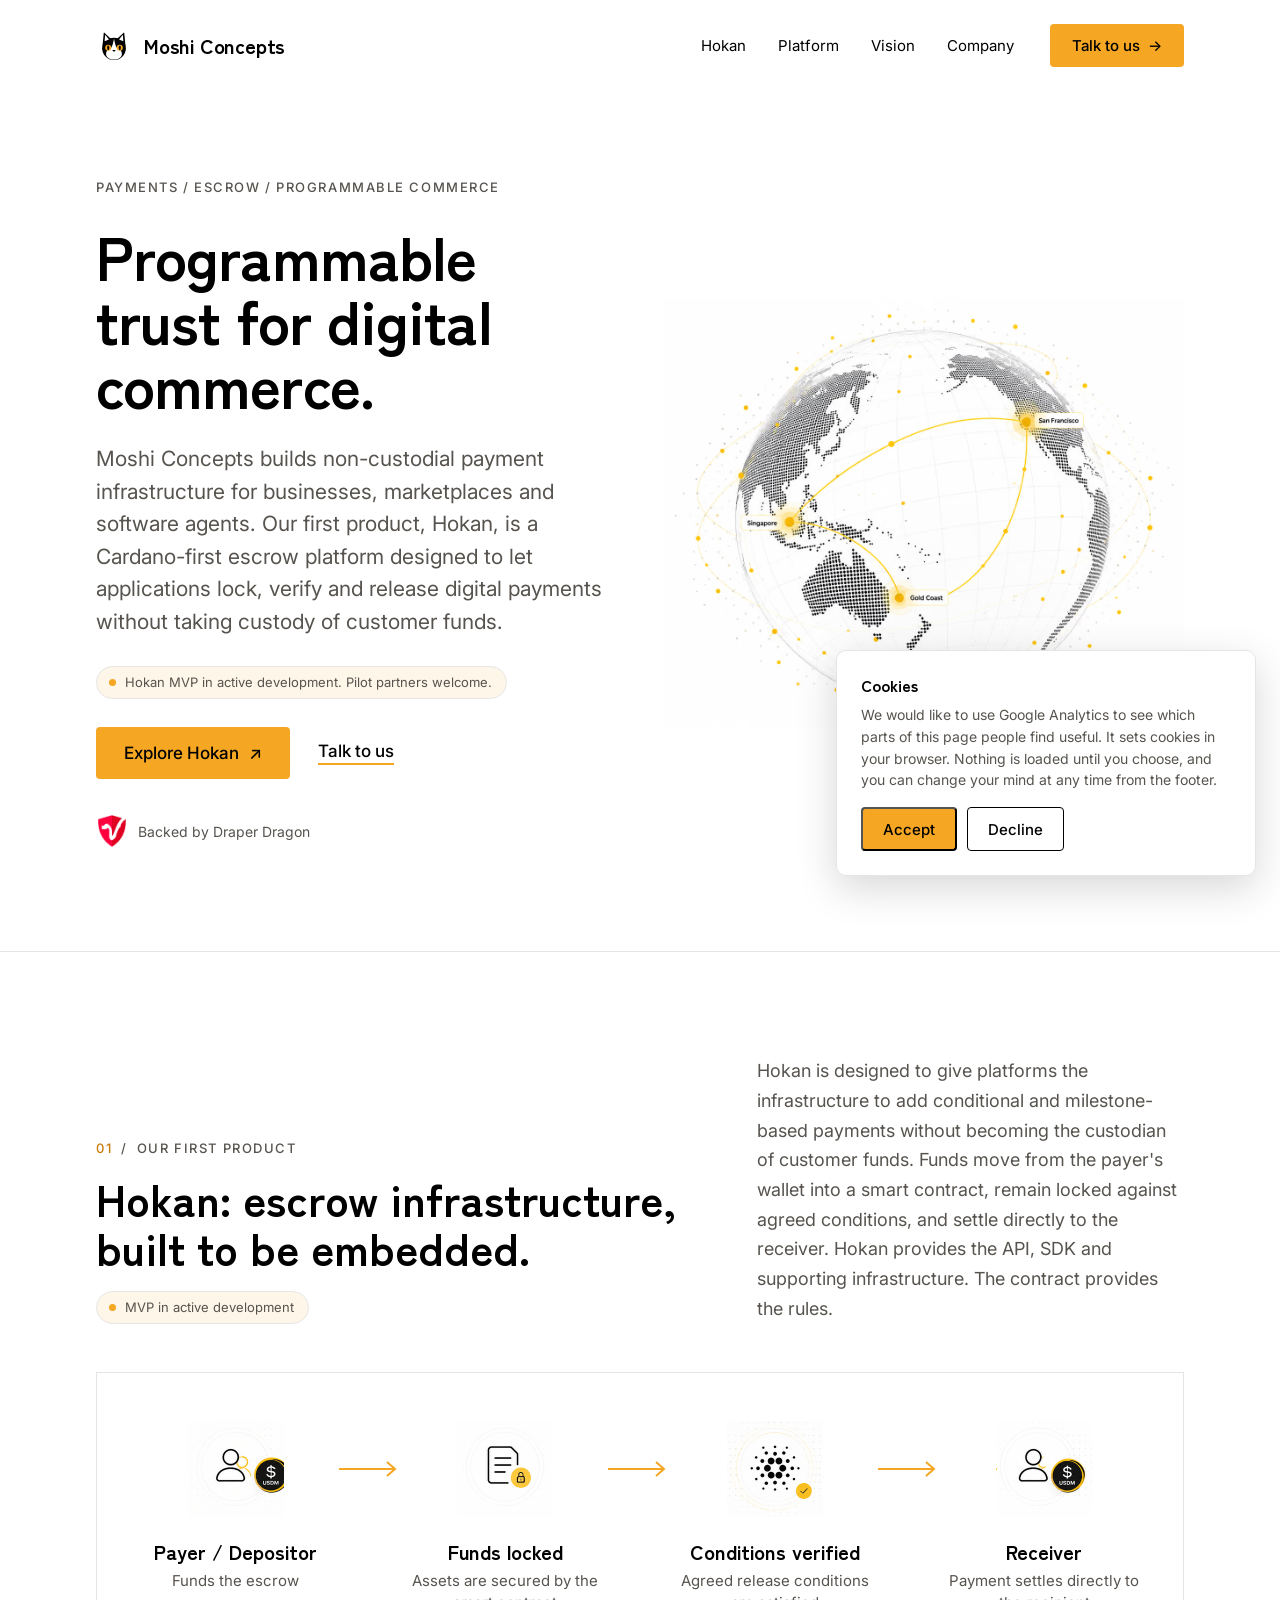
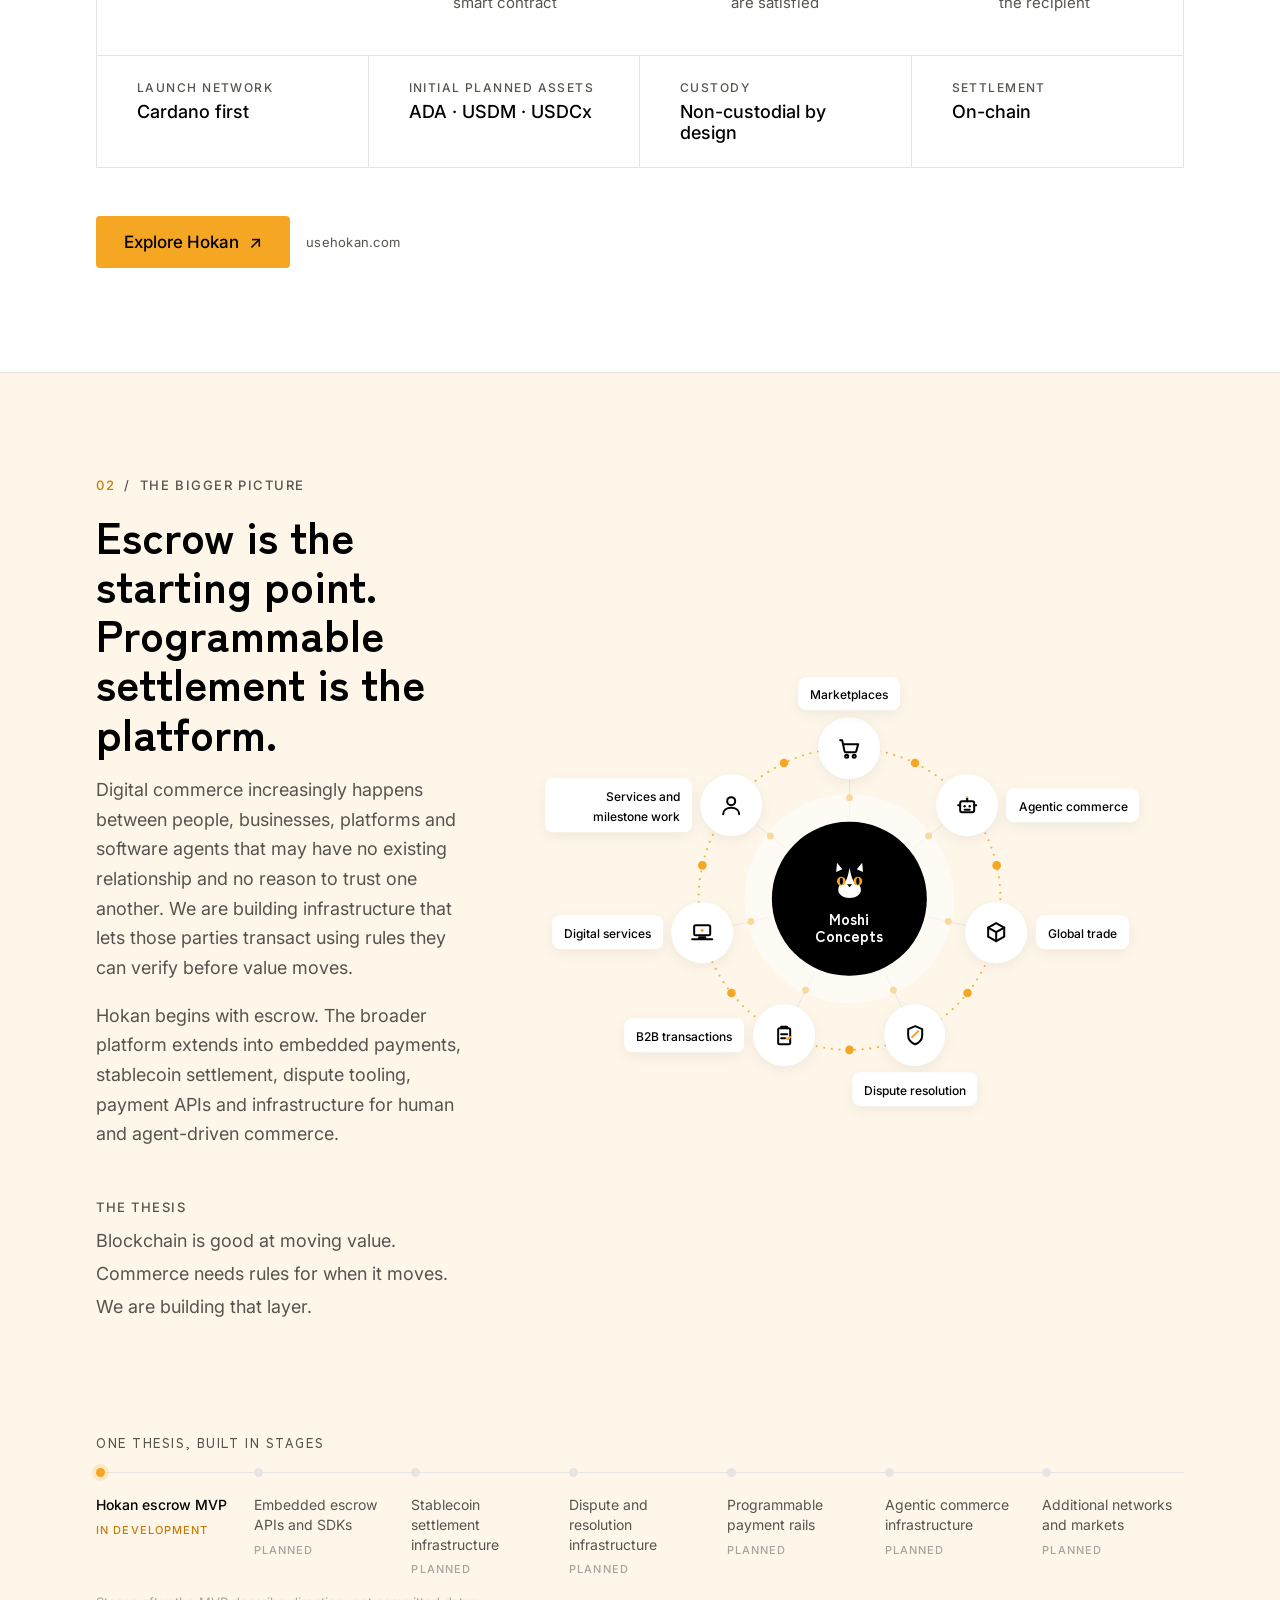
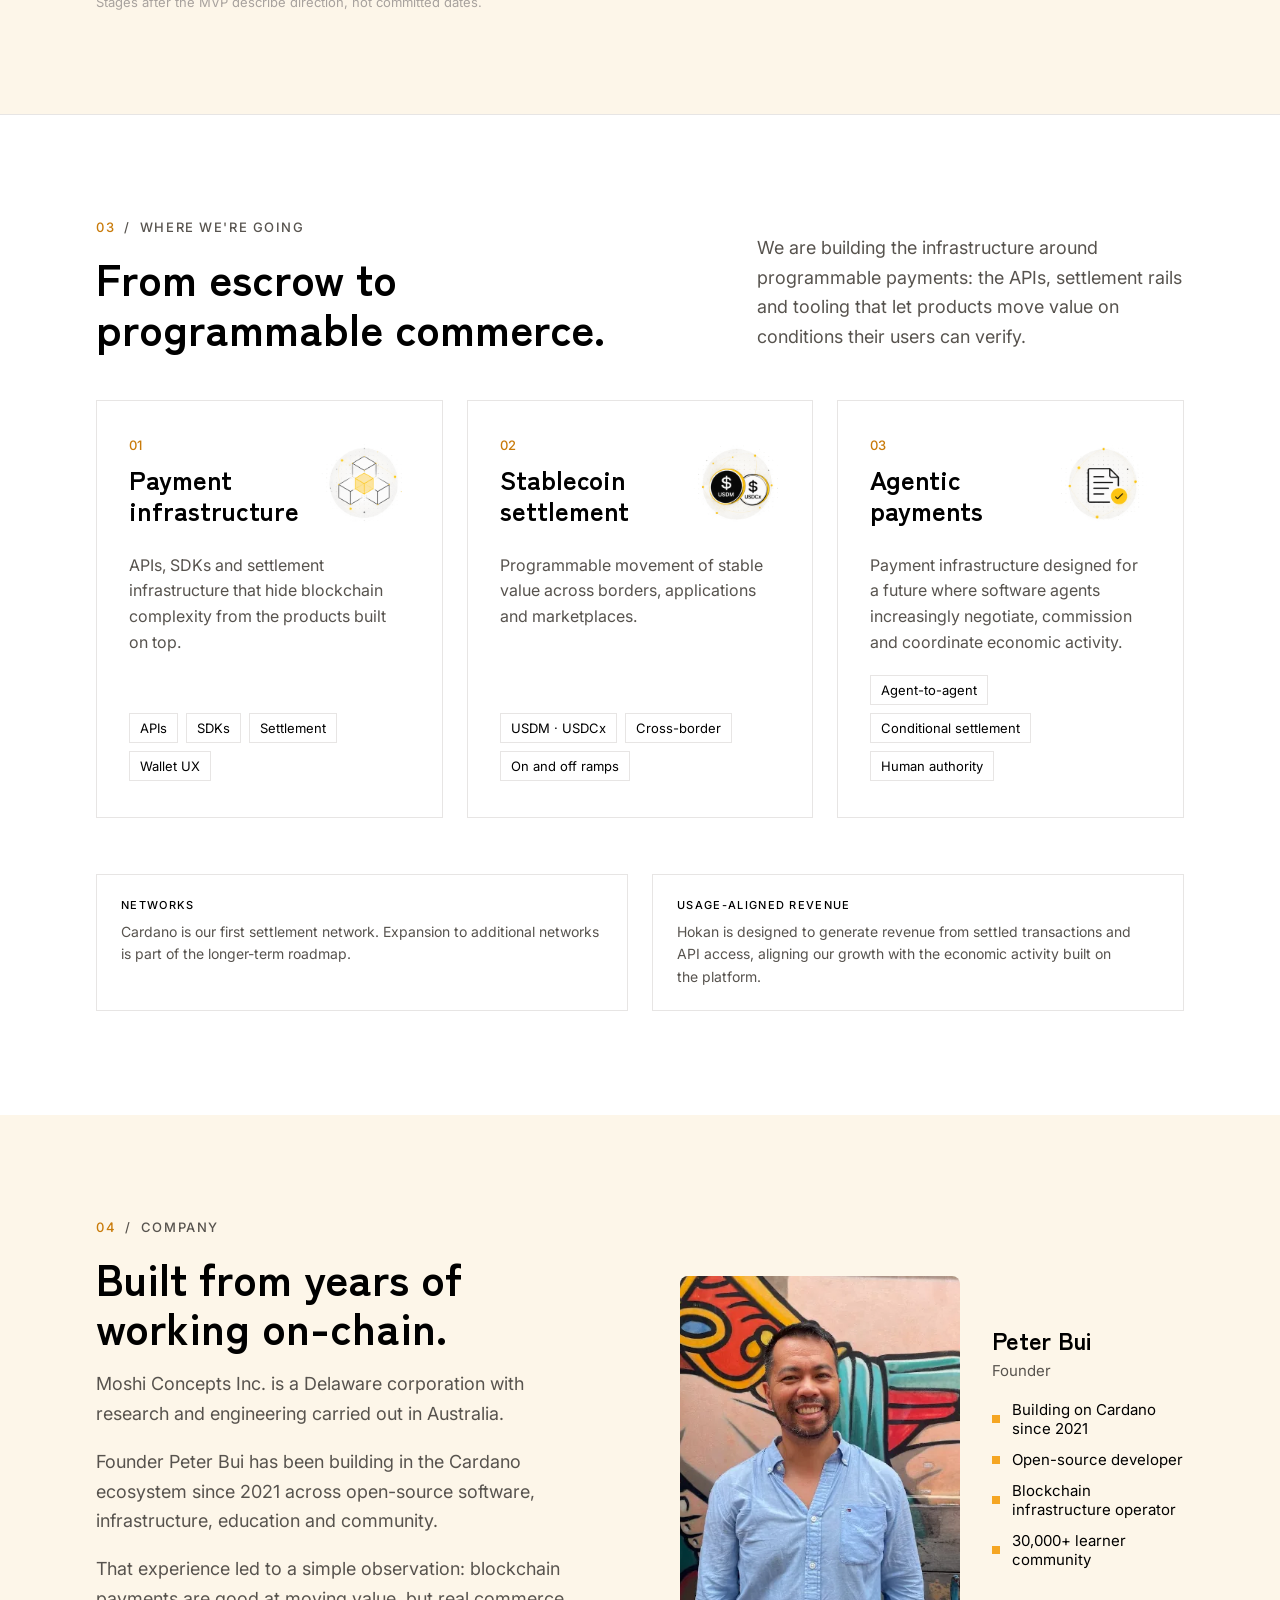
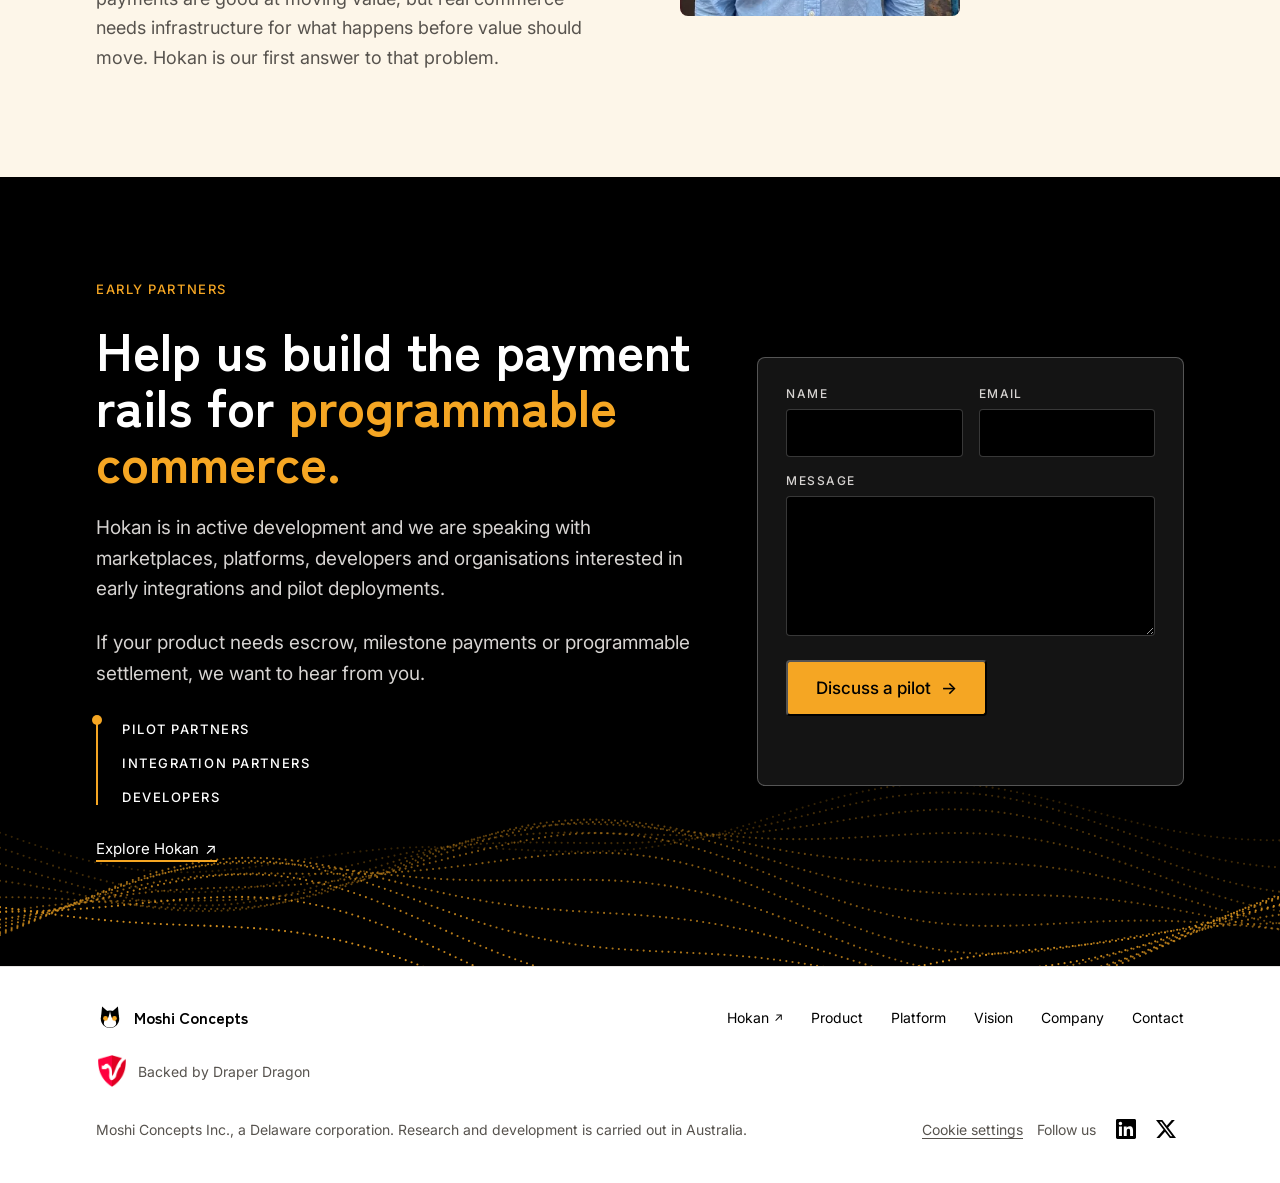
==== public/index.html @ 8ee6f2cb "Lift the hero globe onto the text's centre line, and unsqueeze the columns The globe was bottom-alig" ====
<!DOCTYPE html>
<html lang="en">
<head>
  <meta charset="utf-8">
  <meta name="viewport" content="width=device-width, initial-scale=1">
  <title>Moshi Concepts | Programmable Payment Infrastructure</title>
  <meta name="description" content="Moshi Concepts builds non-custodial payment infrastructure for marketplaces, businesses and software agents. Hokan is our Cardano-first escrow platform.">
  <meta name="robots" content="index, follow, max-snippet:-1, max-image-preview:large, max-video-preview:-1">
  <meta name="theme-color" content="#FFFFFF">
  <link rel="canonical" href="https://moshiconcepts.com/">
  <link rel="alternate" type="text/markdown" href="/llms-full.txt" title="Full page text for language models">

  <!-- Open Graph -->
  <meta property="og:type" content="website">
  <meta property="og:site_name" content="Moshi Concepts">
  <meta property="og:locale" content="en_AU">
  <meta property="og:url" content="https://moshiconcepts.com/">
  <meta property="og:title" content="Moshi Concepts | Programmable payment infrastructure">
  <meta property="og:description" content="Non-custodial payment infrastructure for marketplaces, businesses and software agents. Hokan, our Cardano-first programmable escrow platform, is in development.">
  <meta property="og:image" content="https://moshiconcepts.com/assets/og.jpg">
  <meta property="og:image:secure_url" content="https://moshiconcepts.com/assets/og.jpg">
  <meta property="og:image:type" content="image/jpeg">
  <meta property="og:image:width" content="1200">
  <meta property="og:image:height" content="630">
  <meta property="og:image:alt" content="Moshi Concepts. Programmable trust for digital commerce: non-custodial payment infrastructure, launching on Cardano first.">

  <!-- Twitter / X -->
  <meta name="twitter:card" content="summary_large_image">
  <meta name="twitter:title" content="Moshi Concepts | Programmable payment infrastructure">
  <meta name="twitter:description" content="Non-custodial payment infrastructure for marketplaces, businesses and software agents. Hokan, our Cardano-first programmable escrow platform, is in development.">
  <meta name="twitter:image" content="https://moshiconcepts.com/assets/og.jpg">
  <meta name="twitter:image:alt" content="Moshi Concepts. Programmable trust for digital commerce: non-custodial payment infrastructure, launching on Cardano first.">

  <link rel="icon" href="assets/favicon.svg" type="image/svg+xml">

  <link rel="preconnect" href="https://fonts.googleapis.com">
  <link rel="preconnect" href="https://fonts.gstatic.com" crossorigin>
  <link href="https://fonts.googleapis.com/css2?family=Zen+Kaku+Gothic+New:wght@500;700&family=Inter:wght@400;500&display=swap" rel="stylesheet">

  <link rel="stylesheet" href="styles.css?v=17">

  <!-- Structured data (a data block: not executed, so the CSP does not apply) -->
  <script type="application/ld+json">
  {
    "@context": "https://schema.org",
    "@graph": [
      {
        "@type": "Organization",
        "@id": "https://moshiconcepts.com/#organization",
        "name": "Moshi Concepts",
        "legalName": "Moshi Concepts Inc.",
        "sameAs": ["https://www.linkedin.com/company/moshi-concepts/", "https://x.com/moshiconcepts"],
        "url": "https://moshiconcepts.com/",
        "logo": { "@type": "ImageObject", "url": "https://moshiconcepts.com/assets/logo.png", "width": 512, "height": 512 },
        "description": "Moshi Concepts builds non-custodial, programmable payment infrastructure for digital commerce: escrow, stablecoin settlement and embedded payment APIs. Its first product is Hokan, a Cardano-first escrow platform in active development.",
        "founder": { "@type": "Person", "name": "Peter Bui", "jobTitle": "Founder" },
        "funder": { "@type": "Organization", "name": "Draper Dragon" },
        "knowsAbout": ["Programmable payments", "Non-custodial escrow", "Smart contract escrow", "Stablecoin settlement", "Embedded payments", "Payment infrastructure", "Programmable settlement", "Cardano escrow", "Agentic commerce"],
        "contactPoint": { "@type": "ContactPoint", "contactType": "sales", "url": "https://moshiconcepts.com/#contact" },
        "owns": { "@id": "https://moshiconcepts.com/#hokan" },
        "location": {
          "@type": "Place",
          "name": "Research and development, Australia",
          "address": { "@type": "PostalAddress", "addressCountry": "AU" }
        }
      },
      {
        "@type": "WebSite",
        "@id": "https://moshiconcepts.com/#website",
        "url": "https://moshiconcepts.com/",
        "name": "Moshi Concepts",
        "publisher": { "@id": "https://moshiconcepts.com/#organization" },
        "inLanguage": "en"
      },
      {
        "@type": "WebPage",
        "@id": "https://moshiconcepts.com/#webpage",
        "url": "https://moshiconcepts.com/",
        "name": "Moshi Concepts | Programmable Payment Infrastructure",
        "description": "Moshi Concepts builds non-custodial payment infrastructure for marketplaces, businesses and software agents. Hokan is our Cardano-first escrow platform.",
        "isPartOf": { "@id": "https://moshiconcepts.com/#website" },
        "about": { "@id": "https://moshiconcepts.com/#organization" },
        "primaryImageOfPage": { "@type": "ImageObject", "url": "https://moshiconcepts.com/assets/og.jpg", "width": 1200, "height": 630 },
        "inLanguage": "en"
      },
      {
        "@type": "Product",
        "@id": "https://moshiconcepts.com/#hokan",
        "name": "Hokan",
        "alternateName": "Hokan programmable escrow",
        "description": "Hokan is designed as non-custodial escrow infrastructure that platforms can embed. Funds move from the payer's wallet into a smart contract, remain locked against agreed conditions, and settle directly to the receiver. Launching on Cardano first. The MVP is in active development.",
        "category": "Payment infrastructure",
        "url": "https://usehokan.com/",
        "sameAs": ["https://usehokan.com/"],
        "brand": { "@id": "https://moshiconcepts.com/#organization" }
      }
    ]
  }
  </script>
</head>
<body>
  <div class="site">

    <!-- ===================== Nav ===================== -->
    <nav class="nav">
      <a class="brand" href="#top" aria-label="Moshi Concepts home">
        <svg class="brand__mark" viewBox="0 0 100 100" role="img" aria-label="Moshi Concepts">
          <path d="M18,50 L21.5,14 Q22,11 24,14 L45,33 Z" fill="#000000"></path>
          <path d="M82,50 L78.5,14 Q78,11 76,14 L55,33 Z" fill="#000000"></path>
          <path d="M50,27 C68,27 83,39 83,56 C83,73 69,89 50,89 C31,89 17,73 17,56 C17,39 32,27 50,27 Z" fill="#000000"></path>
          <path d="M24,37 L25.5,19 L36,32 Z" fill="#FFFFFF"></path>
          <path d="M76,37 L74.5,19 L64,32 Z" fill="#FFFFFF"></path>
          <path d="M50,29 C52,40 54,48 57,54 C65,56 72,63 72,72 C72,81 62,87.5 50,87.5 C38,87.5 28,81 28,72 C28,63 35,56 43,54 C46,48 48,40 50,29 Z" fill="#FFFFFF"></path>
          <path d="M50,67 l-5,-6 h10 Z" fill="#000000"></path>
          <circle cx="34" cy="55" r="8.5" fill="#F5A623"></circle>
          <circle cx="66" cy="55" r="8.5" fill="#F5A623"></circle>
          <ellipse cx="34" cy="55" rx="3" ry="6.5" fill="#000000"></ellipse>
          <ellipse cx="66" cy="55" rx="3" ry="6.5" fill="#000000"></ellipse>
        </svg>
        <span class="brand__word">Moshi Concepts</span>
      </a>

      <div class="nav__right">
        <div class="nav__links">
          <a href="#build">Hokan</a>
          <a href="#platform">Platform</a>
          <a href="#vision">Vision</a>
          <a href="#company">Company</a>
        </div>
        <a class="btn btn--nav" href="#contact">Talk to us <span class="btn__arrow" aria-hidden="true">→</span></a>
      </div>
    </nav>

    <!-- ===================== Hero ===================== -->
    <header id="top" class="hero">
      <div class="hero__text">
        <div class="eyebrow">Payments / Escrow / Programmable commerce</div>
        <h1>Programmable trust for digital commerce.</h1>
        <p class="lead">Moshi Concepts builds non-custodial payment infrastructure for businesses, marketplaces and software agents. Our first product, Hokan, is a Cardano-first escrow platform designed to let applications lock, verify and release digital payments without taking custody of customer funds.</p>
        <p class="stage"><span class="stage__dot" aria-hidden="true"></span>Hokan MVP in active development. Pilot partners welcome.</p>
        <div class="hero__actions">
          <a class="btn btn--lg" href="https://usehokan.com/" target="_blank" rel="noopener">Explore Hokan <span aria-hidden="true">&#8599;</span></a>
          <a class="link-underline" href="#contact">Talk to us</a>
        </div>
        <a class="backed" href="https://www.draperdragon.com/" target="_blank" rel="noopener">
          <img src="assets/draper-dragon.png" alt="" width="128" height="142">
          <span>Backed by Draper Dragon</span>
        </a>
      </div>
      <div class="hero__media">
        <picture>
          <source srcset="assets/hero.avif?v=2" type="image/avif">
          <img src="assets/hero.webp?v=2" fetchpriority="high" alt="A globe tracing payment routes between Singapore, Gold Coast, and San Francisco" width="1184" height="980">
        </picture>
      </div>
    </header>

    <!-- ===================== 01 · Our first product ===================== -->
    <section id="build" class="section build">
      <div class="sec-head">
        <div class="sec-head__text">
          <div class="eyebrow"><span class="eyebrow__num">01</span>&nbsp;&nbsp;/&nbsp;&nbsp;Our first product</div>
          <h2>Hokan: escrow infrastructure, built to be embedded.</h2>
          <p class="stage stage--section"><span class="stage__dot" aria-hidden="true"></span>MVP in active development</p>
        </div>
        <p class="sec-head__intro">Hokan is designed to give platforms the infrastructure to add conditional and milestone-based payments without becoming the custodian of customer funds. Funds move from the payer's wallet into a smart contract, remain locked against agreed conditions, and settle directly to the receiver. Hokan provides the API, SDK and supporting infrastructure. The contract provides the rules.</p>
      </div>

      <div class="flow">
        <div class="flow__steps">
          <div class="step">
            <img class="step__icon" src="assets/step-payer.png" loading="lazy" decoding="async" alt="" width="192" height="192">
            <div class="step__text">
              <h3>Payer / Depositor</h3>
              <p>Funds the escrow</p>
            </div>
          </div>
          <svg class="flow__arrow flow__arrow--h" viewBox="0 0 72 24" width="72" height="24" aria-hidden="true"><path d="M4,12 H60 M52,5 L60,12 L52,19" fill="none" stroke="#F5A623" stroke-width="2"></path></svg>
          <svg class="flow__arrow flow__arrow--v" viewBox="0 0 24 40" width="24" height="40" aria-hidden="true"><path d="M12,4 V32 M5,25 L12,32 L19,25" fill="none" stroke="#F5A623" stroke-width="2"></path></svg>
          <div class="step">
            <img class="step__icon" src="assets/step-lock.png" loading="lazy" decoding="async" alt="" width="192" height="192">
            <div class="step__text">
              <h3>Funds locked</h3>
              <p>Assets are secured by the smart contract</p>
            </div>
          </div>
          <svg class="flow__arrow flow__arrow--h" viewBox="0 0 72 24" width="72" height="24" aria-hidden="true"><path d="M4,12 H60 M52,5 L60,12 L52,19" fill="none" stroke="#F5A623" stroke-width="2"></path></svg>
          <svg class="flow__arrow flow__arrow--v" viewBox="0 0 24 40" width="24" height="40" aria-hidden="true"><path d="M12,4 V32 M5,25 L12,32 L19,25" fill="none" stroke="#F5A623" stroke-width="2"></path></svg>
          <div class="step">
            <img class="step__icon" src="assets/step-validate.png" loading="lazy" decoding="async" alt="" width="192" height="192">
            <div class="step__text">
              <h3>Conditions verified</h3>
              <p>Agreed release conditions are satisfied</p>
            </div>
          </div>
          <svg class="flow__arrow flow__arrow--h" viewBox="0 0 72 24" width="72" height="24" aria-hidden="true"><path d="M4,12 H60 M52,5 L60,12 L52,19" fill="none" stroke="#F5A623" stroke-width="2"></path></svg>
          <svg class="flow__arrow flow__arrow--v" viewBox="0 0 24 40" width="24" height="40" aria-hidden="true"><path d="M12,4 V32 M5,25 L12,32 L19,25" fill="none" stroke="#F5A623" stroke-width="2"></path></svg>
          <div class="step">
            <img class="step__icon" src="assets/step-release.png" loading="lazy" decoding="async" alt="" width="192" height="192">
            <div class="step__text">
              <h3>Receiver</h3>
              <p>Payment settles directly to the recipient</p>
            </div>
          </div>
        </div>

        <div class="flow__specs">
          <div class="spec">
            <div class="spec__label">Launch network</div>
            <div class="spec__value">Cardano<span class="spec__long"> first</span></div>
          </div>
          <div class="spec">
            <div class="spec__label">Initial planned assets</div>
            <div class="spec__value">ADA · USDM · USDCx</div>
          </div>
          <div class="spec">
            <div class="spec__label">Custody</div>
            <div class="spec__value">Non-custodial<span class="spec__long"> by design</span></div>
          </div>
          <div class="spec">
            <div class="spec__label">Settlement</div>
            <div class="spec__value">On-chain</div>
          </div>
        </div>
      </div>

      <div class="build__more">
        <a class="btn btn--lg" href="https://usehokan.com/" target="_blank" rel="noopener">Explore Hokan <span aria-hidden="true">&#8599;</span></a>
        <span class="build__more-note">usehokan.com</span>
      </div>
    </section>

    <!-- ===================== 02 · The trust layer ===================== -->
    <section id="platform" class="section trust">
      <div class="trust__text">
        <div class="eyebrow"><span class="eyebrow__num">02</span>&nbsp;&nbsp;/&nbsp;&nbsp;The bigger picture</div>
        <h2>Escrow is the starting point. Programmable settlement is the platform.</h2>
        <p class="trust__intro">Digital commerce increasingly happens between people, businesses, platforms and software agents that may have no existing relationship and no reason to trust one another. We are building infrastructure that lets those parties transact using rules they can verify before value moves.</p>
        <p class="trust__intro">Hokan begins with escrow. The broader platform extends into embedded payments, stablecoin settlement, dispute tooling, payment APIs and infrastructure for human and agent-driven commerce.</p>
        <div class="trust__uses">
          <div class="trust__uses-label">The thesis</div>
          <ul class="trust__uses-list">
            <li>Blockchain is good at moving value.</li>
            <li>Commerce needs rules for when it moves.</li>
            <li>We are building that layer.</li>
          </ul>
        </div>
      </div>

      <div class="trust__media">
        <div class="eco">
          <img class="eco__orbit" src="assets/eco-orbit.svg?v=3" alt="" width="780" height="560">
          <div class="eco__hub" aria-label="Moshi Concepts">
            <svg viewBox="0 0 100 100" aria-hidden="true">
            <path d="M18,50 L21.5,14 Q22,11 24,14 L45,33 Z" fill="#000000"></path>
            <path d="M82,50 L78.5,14 Q78,11 76,14 L55,33 Z" fill="#000000"></path>
            <path d="M50,27 C68,27 83,39 83,56 C83,73 69,89 50,89 C31,89 17,73 17,56 C17,39 32,27 50,27 Z" fill="#000000"></path>
            <path d="M24,37 L25.5,19 L36,32 Z" fill="#FFFFFF"></path>
            <path d="M76,37 L74.5,19 L64,32 Z" fill="#FFFFFF"></path>
            <path d="M50,29 C52,40 54,48 57,54 C65,56 72,63 72,72 C72,81 62,87.5 50,87.5 C38,87.5 28,81 28,72 C28,63 35,56 43,54 C46,48 48,40 50,29 Z" fill="#FFFFFF"></path>
            <path d="M50,67 l-5,-6 h10 Z" fill="#000000"></path>
            <circle cx="34" cy="55" r="8.5" fill="#F5A623"></circle>
            <circle cx="66" cy="55" r="8.5" fill="#F5A623"></circle>
            <ellipse cx="34" cy="55" rx="3" ry="6.5" fill="#000000"></ellipse>
            <ellipse cx="66" cy="55" rx="3" ry="6.5" fill="#000000"></ellipse>
          </svg>
            <span>Moshi<br>Concepts</span>
          </div>
          <div class="eco__label-mobile">Built for</div>
          <ul class="eco__nodes" aria-label="Use cases the trust layer supports">
            <li class="eco__node eco__node--above">
              <span class="eco__icon" aria-hidden="true"><svg viewBox="0 0 24 24" fill="none" stroke="currentColor" stroke-width="2" stroke-linecap="round" stroke-linejoin="round"><path d="M3 4h2l2.4 11.2a1 1 0 0 0 1 .8H18a1 1 0 0 0 1-.8L21 8H7"/><circle cx="9.5" cy="20" r="1.5"/><circle cx="17" cy="20" r="1.5"/></svg></span>
              <span class="eco__text">
                <span class="eco__label">Marketplaces</span>
                <span class="eco__sub">Embed settlement without building escrow</span>
              </span>
              <span class="eco__go" aria-hidden="true">→</span>
            </li>
            <li class="eco__node eco__node--right">
              <span class="eco__icon" aria-hidden="true"><svg viewBox="0 0 24 24" fill="none" stroke="currentColor" stroke-width="2" stroke-linecap="round" stroke-linejoin="round"><rect x="5" y="8" width="14" height="11" rx="2"/><path d="M12 8V5"/><circle cx="12" cy="4" r="1" fill="#F5A623" stroke="none"/><circle cx="9.5" cy="13" r="1.2" fill="currentColor" stroke="none"/><circle cx="14.5" cy="13" r="1.2" fill="currentColor" stroke="none"/><path d="M9.5 16.5h5M5 12H3M21 12h-2"/></svg></span>
              <span class="eco__text">
                <span class="eco__label">Agentic commerce</span>
                <span class="eco__sub">Agents prepare, people keep signing authority</span>
              </span>
              <span class="eco__go" aria-hidden="true">→</span>
            </li>
            <li class="eco__node eco__node--right">
              <span class="eco__icon" aria-hidden="true"><svg viewBox="0 0 24 24" fill="none" stroke="currentColor" stroke-width="2" stroke-linecap="round" stroke-linejoin="round"><path d="M12 3l8 4.5v9L12 21l-8-4.5v-9L12 3z"/><path d="M12 12l8-4.5M12 12v9M12 12L4 7.5"/></svg></span>
              <span class="eco__text">
                <span class="eco__label">Global trade</span>
                <span class="eco__sub">Programmable conditions for cross-border deals</span>
              </span>
              <span class="eco__go" aria-hidden="true">→</span>
            </li>
            <li class="eco__node eco__node--below">
              <span class="eco__icon" aria-hidden="true"><svg viewBox="0 0 24 24" fill="none" stroke="currentColor" stroke-width="2" stroke-linecap="round" stroke-linejoin="round"><path d="M12 3l7 3v6c0 4.5-3 7.5-7 9-4-1.5-7-4.5-7-9V6l7-3z"/><path d="M9 14l6-6" stroke="#F5A623"/></svg></span>
              <span class="eco__text">
                <span class="eco__label">Dispute resolution</span>
                <span class="eco__sub">Outcomes judged against agreed conditions</span>
              </span>
              <span class="eco__go" aria-hidden="true">→</span>
            </li>
            <li class="eco__node eco__node--left">
              <span class="eco__icon" aria-hidden="true"><svg viewBox="0 0 24 24" fill="none" stroke="currentColor" stroke-width="2" stroke-linecap="round" stroke-linejoin="round"><rect x="6" y="5" width="12" height="16" rx="1.5"/><path d="M9 5V3.5h6V5"/><path d="M9 11h6M9 15h4"/><path d="M14.5 15l1.2 1.2 2.3-2.4" stroke="#F5A623"/></svg></span>
              <span class="eco__text">
                <span class="eco__label">B2B transactions</span>
                <span class="eco__sub">Terms enforced by contract, not by invoice chasing</span>
              </span>
              <span class="eco__go" aria-hidden="true">→</span>
            </li>
            <li class="eco__node eco__node--left">
              <span class="eco__icon" aria-hidden="true"><svg viewBox="0 0 24 24" fill="none" stroke="currentColor" stroke-width="2" stroke-linecap="round" stroke-linejoin="round"><rect x="4" y="5" width="16" height="10" rx="1.5"/><path d="M2 19h20M9 19v-2h6v2"/><circle cx="12" cy="10" r="1.5" fill="#F5A623" stroke="none"/></svg></span>
              <span class="eco__text">
                <span class="eco__label">Digital services</span>
                <span class="eco__sub">Software, content and subscriptions</span>
              </span>
              <span class="eco__go" aria-hidden="true">→</span>
            </li>
            <li class="eco__node eco__node--left">
              <span class="eco__icon" aria-hidden="true"><svg viewBox="0 0 24 24" fill="none" stroke="currentColor" stroke-width="2" stroke-linecap="round" stroke-linejoin="round"><circle cx="12" cy="8" r="4"/><path d="M4 21c0-4 3.5-6.5 8-6.5s8 2.5 8 6.5"/></svg></span>
              <span class="eco__text">
                <span class="eco__label">Services and milestone work</span>
                <span class="eco__sub">Release funds as milestones are met</span>
              </span>
              <span class="eco__go" aria-hidden="true">→</span>
            </li>
          </ul>
        </div>
      </div>

      <div class="rail">
        <h3 class="rail__title">One thesis, built in stages</h3>
        <ol class="rail__steps">
          <li class="rail__step rail__step--now">
            <span class="rail__dot" aria-hidden="true"></span>
            <span class="rail__label">Hokan escrow MVP</span>
            <span class="rail__when">In development</span>
          </li>
          <li class="rail__step">
            <span class="rail__dot" aria-hidden="true"></span>
            <span class="rail__label">Embedded escrow APIs and SDKs</span>
            <span class="rail__when">Planned</span>
          </li>
          <li class="rail__step">
            <span class="rail__dot" aria-hidden="true"></span>
            <span class="rail__label">Stablecoin settlement infrastructure</span>
            <span class="rail__when">Planned</span>
          </li>
          <li class="rail__step">
            <span class="rail__dot" aria-hidden="true"></span>
            <span class="rail__label">Dispute and resolution infrastructure</span>
            <span class="rail__when">Planned</span>
          </li>
          <li class="rail__step">
            <span class="rail__dot" aria-hidden="true"></span>
            <span class="rail__label">Programmable payment rails</span>
            <span class="rail__when">Planned</span>
          </li>
          <li class="rail__step">
            <span class="rail__dot" aria-hidden="true"></span>
            <span class="rail__label">Agentic commerce infrastructure</span>
            <span class="rail__when">Planned</span>
          </li>
          <li class="rail__step">
            <span class="rail__dot" aria-hidden="true"></span>
            <span class="rail__label">Additional networks and markets</span>
            <span class="rail__when">Planned</span>
          </li>
        </ol>
        <p class="rail__note">Stages after the MVP describe direction, not committed dates.</p>
      </div>
    </section>

    <!-- ===================== 03 · Where we're going ===================== -->
    <section id="vision" class="section look">
      <div class="sec-head">
        <div class="sec-head__text">
          <div class="eyebrow"><span class="eyebrow__num">03</span>&nbsp;&nbsp;/&nbsp;&nbsp;Where we're going</div>
          <h2>From escrow to programmable commerce.</h2>
        </div>
        <p class="sec-head__intro sec-head__intro--desktop">We are building the infrastructure around programmable payments: the APIs, settlement rails and tooling that let products move value on conditions their users can verify.</p>
      </div>

      <div class="cards">
        <div class="card">
          <div class="card__top">
            <div class="card__heading">
              <div class="card__num">01</div>
              <h3>Payment infrastructure</h3>
            </div>
            <img class="card__icon" src="assets/icon-blockchain.png" loading="lazy" decoding="async" alt="" width="256" height="236">
          </div>
          <p>APIs, SDKs and settlement infrastructure that hide blockchain complexity from the products built on top.</p>
          <div class="chips">
            <span class="chip">APIs</span>
            <span class="chip">SDKs</span>
            <span class="chip">Settlement</span>
            <span class="chip">Wallet UX</span>
          </div>
        </div>
        <div class="card">
          <div class="card__top">
            <div class="card__heading">
              <div class="card__num">02</div>
              <h3>Stablecoin settlement</h3>
            </div>
            <img class="card__icon" src="assets/icon-stablecoin.png" loading="lazy" decoding="async" alt="" width="256" height="236">
          </div>
          <p>Programmable movement of stable value across borders, applications and marketplaces.</p>
          <div class="chips">
            <span class="chip">USDM · USDCx</span>
            <span class="chip">Cross-border</span>
            <span class="chip">On and off ramps</span>
          </div>
        </div>
        <div class="card">
          <div class="card__top">
            <div class="card__heading">
              <div class="card__num">03</div>
              <h3>Agentic payments</h3>
            </div>
            <img class="card__icon" src="assets/icon-ai.png" loading="lazy" decoding="async" alt="" width="256" height="236">
          </div>
          <p>Payment infrastructure designed for a future where software agents increasingly negotiate, commission and coordinate economic activity.</p>
          <div class="chips">
            <span class="chip">Agent-to-agent</span>
            <span class="chip">Conditional settlement</span>
            <span class="chip">Human authority</span>
          </div>
        </div>
      </div>

      <div class="notes">
        <p class="note">
          <span class="note__label">Networks</span>
          Cardano is our first settlement network. Expansion to additional networks is part of the longer-term roadmap.
        </p>
        <p class="note">
          <span class="note__label">Usage-aligned revenue</span>
          Hokan is designed to generate revenue from settled transactions and API access, aligning our growth with the economic activity built on the platform.
        </p>
      </div>
    </section>

    <!-- ===================== 04 · Company ===================== -->
    <section id="company" class="who">
      <div class="who__text">
        <div class="eyebrow"><span class="eyebrow__num">04</span>&nbsp;&nbsp;/&nbsp;&nbsp;Company</div>
        <h2>Built from years of working on-chain.</h2>
        <p>Moshi Concepts Inc. is a Delaware corporation with research and engineering carried out in Australia.</p>
        <p>Founder Peter Bui has been building in the Cardano ecosystem since 2021 across open-source software, infrastructure, education and community.</p>
        <p>That experience led to a simple observation: blockchain payments are good at moving value, but real commerce needs infrastructure for what happens before value should move. Hokan is our first answer to that problem.</p>
      </div>
      <div class="founder">
        <img class="founder__photo" src="assets/founder.webp" loading="lazy" decoding="async" alt="Peter Bui, founder of Moshi Concepts" width="460" height="460">
        <div class="founder__details">
          <div class="founder__id">
            <div class="founder__name">Peter Bui</div>
            <div class="founder__role">Founder</div>
          </div>
          <ul class="creds">
            <li>Building on Cardano since 2021</li>
            <li>Open-source developer</li>
            <li>Blockchain infrastructure operator</li>
            <li>30,000+ learner community</li>
          </ul>
        </div>
      </div>
    </section>

    <!-- ===================== Dark CTA + contact form ===================== -->
    <section id="contact" class="cta">
      <div class="cta__text">
        <div class="eyebrow eyebrow--accent">Early partners</div>
        <h2>Help us build the payment rails for <span class="cta__accent">programmable commerce.</span></h2>
        <p>Hokan is in active development and we are speaking with marketplaces, platforms, developers and organisations interested in early integrations and pilot deployments.</p>
        <p>If your product needs escrow, milestone payments or programmable settlement, we want to hear from you.</p>
        <ul class="cta__pillars">
          <li class="cta__pillar">Pilot partners</li>
          <li class="cta__pillar">Integration partners</li>
          <li class="cta__pillar">Developers</li>
        </ul>
        <a class="cta__alt" href="https://usehokan.com/" target="_blank" rel="noopener">Explore Hokan <span aria-hidden="true">&#8599;</span></a>
      </div>

      <form class="cta__form form" action="/api/contact" method="post">
        <div class="form__row">
          <label class="form__field">
            <span class="form__label">Name</span>
            <input class="form__input" name="name" type="text" autocomplete="name" required maxlength="100">
          </label>
          <label class="form__field">
            <span class="form__label">Email</span>
            <input class="form__input" name="email" type="email" autocomplete="email" required maxlength="200">
          </label>
        </div>
        <label class="form__field">
          <span class="form__label">Message</span>
          <textarea class="form__input" name="message" rows="5" required minlength="10" maxlength="5000"></textarea>
        </label>
        <!-- honeypot: hidden from people, filled by bots -->
        <div class="form__hp" aria-hidden="true">
          <label>Website <input name="website" type="text" tabindex="-1" autocomplete="off"></label>
        </div>
        <input type="hidden" name="ts" value="">
        <div class="form__actions">
          <button class="btn btn--lg btn--dark" type="submit">Discuss a pilot <span aria-hidden="true">→</span></button>
          <p class="form__status" role="status" aria-live="polite"></p>
        </div>
        <!-- shown by the worker's redirect when JavaScript is off -->
        <p id="contact-sent" class="form__note form__note--ok">Thanks, your message is on its way. We will be in touch.</p>
        <p id="contact-error" class="form__note form__note--err">Something went wrong sending that. Please try again in a moment.</p>
      </form>

      <img class="cta__wave" src="assets/cta-wave.svg?v=1" alt="" width="1440" height="260">
    </section>

    <!-- ===================== Footer ===================== -->
    <footer class="footer">
      <div class="footer__row">
        <a class="footer__brand" href="#top" aria-label="Moshi Concepts home">
          <svg viewBox="0 0 100 100" width="28" height="28" aria-hidden="true">
            <path d="M18,50 L21.5,14 Q22,11 24,14 L45,33 Z" fill="#000000"></path>
            <path d="M82,50 L78.5,14 Q78,11 76,14 L55,33 Z" fill="#000000"></path>
            <path d="M50,27 C68,27 83,39 83,56 C83,73 69,89 50,89 C31,89 17,73 17,56 C17,39 32,27 50,27 Z" fill="#000000"></path>
            <path d="M50,29 C52,40 54,48 57,54 C65,56 72,63 72,72 C72,81 62,87.5 50,87.5 C38,87.5 28,81 28,72 C28,63 35,56 43,54 C46,48 48,40 50,29 Z" fill="#FFFFFF"></path>
            <circle cx="34" cy="55" r="8.5" fill="#F5A623"></circle>
            <circle cx="66" cy="55" r="8.5" fill="#F5A623"></circle>
          </svg>
          <span>Moshi Concepts</span>
        </a>
        <div class="footer__links">
          <a class="nav__ext" href="https://usehokan.com/" target="_blank" rel="noopener">Hokan <span aria-hidden="true">&#8599;</span></a>
          <a href="#build">Product</a>
          <a href="#platform">Platform</a>
          <a href="#vision">Vision</a>
          <a href="#company">Company</a>
          <a href="#contact">Contact</a>
        </div>
      </div>
      <a class="backed footer__backed" href="https://www.draperdragon.com/" target="_blank" rel="noopener">
        <img src="assets/draper-dragon.png" alt="" width="128" height="142" loading="lazy" decoding="async">
        <span>Backed by Draper Dragon</span>
      </a>

      <div class="footer__bottom">
        <div class="footer__social">
          <span class="footer__social-label">Follow us</span>
          <a href="https://www.linkedin.com/company/moshi-concepts/" target="_blank" rel="noopener" aria-label="Moshi Concepts on LinkedIn">
            <svg viewBox="0 0 24 24" aria-hidden="true"><path fill="currentColor" d="M20.447 20.452h-3.554v-5.569c0-1.328-.027-3.037-1.852-3.037-1.853 0-2.136 1.445-2.136 2.939v5.667H9.351V9h3.414v1.561h.046c.477-.9 1.637-1.85 3.37-1.85 3.601 0 4.267 2.37 4.267 5.455v6.286zM5.337 7.433c-1.144 0-2.063-.926-2.063-2.065 0-1.138.92-2.063 2.063-2.063 1.14 0 2.064.925 2.064 2.063 0 1.139-.925 2.065-2.064 2.065zm1.782 13.019H3.555V9h3.564v11.452zM22.225 0H1.771C.792 0 0 .774 0 1.729v20.542C0 23.227.792 24 1.771 24h20.451C23.2 24 24 23.227 24 22.271V1.729C24 .774 23.2 0 22.222 0h.003z"/></svg>
          </a>
          <a href="https://x.com/moshiconcepts" target="_blank" rel="noopener" aria-label="Moshi Concepts on X">
            <svg viewBox="0 0 24 24" aria-hidden="true"><path fill="currentColor" d="M18.901 1.153h3.68l-8.04 9.19L24 22.846h-7.406l-5.8-7.584-6.638 7.584H.474l8.6-9.83L0 1.154h7.594l5.243 6.932ZM17.61 20.644h2.039L6.486 3.24H4.298Z"/></svg>
          </a>
        </div>
        <div class="footer__legal">Moshi Concepts Inc., a Delaware corporation. Research and development is carried out in Australia.</div>
        <button class="footer__consent" type="button" id="consent-reopen">Cookie settings</button>
      </div>
    </footer>

  </div>

  <!-- Cookie consent. Hidden until consent.js decides it is needed, and
       fixed rather than in flow, so revealing it never shifts the page. -->
  <div class="consent" id="consent" role="dialog" aria-labelledby="consent-title" aria-describedby="consent-text" hidden>
    <div>
      <h2 class="consent__title" id="consent-title">Cookies</h2>
      <p id="consent-text">We would like to use Google Analytics to see which parts of this page people find useful. It sets cookies in your browser. Nothing is loaded until you choose, and you can change your mind at any time from the footer.</p>
    </div>
    <div class="consent__actions">
      <button class="btn consent__btn" type="button" data-consent="granted">Accept</button>
      <button class="btn consent__btn consent__btn--no" type="button" data-consent="denied">Decline</button>
    </div>
  </div>

  <script src="eco.js?v=1" defer></script>
  <script src="contact.js?v=1" defer></script>
  <script src="analytics.js?v=2" defer></script>
  <script src="consent.js?v=1" defer></script>
</body>
</html>
---- public/styles.css ----
/* ============================================================
   Moshi Concepts — landing page (v2)
   Recreated from the design handoff as one responsive page.
   Mobile-first; desktop styles apply from 960px up.
   ============================================================ */

:root {
  --page-bg: #FFFFFF;
  --ink: #000000;       /* headings */
  --body: #57534E;      /* body text */
  --body-dark: #D6D3D1; /* body text on the dark section */
  --hairline: #E7E5E4;  /* borders */
  --accent: #F5A623;
  --accent-rgb: 245, 166, 35; /* keep in step with --accent */
  --accent-hover: #C97B0A;
  --tint: #FDF6E9;      /* "Who we are" */

  --font-head: 'Zen Kaku Gothic New', system-ui, sans-serif;
  --font-body: 'Inter', system-ui, -apple-system, Segoe UI, Roboto, sans-serif;
}

*, *::before, *::after { box-sizing: border-box; }

html { scroll-behavior: smooth; }

body {
  margin: 0;
  background: var(--page-bg);
  font-family: var(--font-body);
  color: var(--body);
  -webkit-font-smoothing: antialiased;
  text-rendering: optimizeLegibility;
}

img { max-width: 100%; display: block; }

h1, h2, h3 {
  font-family: var(--font-head);
  font-weight: 700;
  color: var(--ink);
  margin: 0;
  text-wrap: pretty;
}
p { margin: 0; text-wrap: pretty; }

a { color: var(--accent-hover); text-decoration: none; }

/* Site canvas: capped at the 1440 artboard width */
.site {
  background: var(--page-bg);
  max-width: 1440px;
  margin: 0 auto;
  display: flex;
  flex-direction: column;
}

/* ===================== Shared pieces ===================== */

/* Eyebrow labels: "RESEARCH / BUILD / ON CARDANO", "01 / OUR FIRST PRODUCT" */
.eyebrow {
  font-size: 12px;
  font-weight: 500;
  letter-spacing: 0.12em;
  text-transform: uppercase;
  color: var(--body);
}
.eyebrow__num { color: var(--accent-hover); }
.eyebrow--accent { color: var(--accent); }

/* Buttons */
.btn {
  display: inline-flex;
  align-items: center;
  gap: 10px;
  background: var(--accent);
  color: var(--ink);
  font-family: var(--font-body);
  font-weight: 500;
  border-radius: 4px;
  white-space: nowrap;
}
.btn:hover { background: var(--accent-hover); color: var(--ink); }
.btn:active { background: var(--accent-hover); color: #FFFFFF; }
.btn--nav { min-height: 44px; padding: 0 16px; font-size: 14px; }
.btn--nav .btn__arrow { display: none; }
.btn--lg { min-height: 48px; padding: 0 24px; font-size: 16px; }
.btn--dark:hover { background: #FFFFFF; color: var(--ink); }

/* Section header: eyebrow + h2 on the left, intro paragraph on the right (desktop) */
.section { border-top: 1px solid var(--hairline); }
.sec-head { display: flex; flex-direction: column; gap: 24px; }
.sec-head__text { display: flex; flex-direction: column; gap: 24px; }
.sec-head h2 { font-size: 30px; line-height: 1.12; }
.sec-head__intro { font-size: 16px; line-height: 1.65; }
.sec-head__intro--desktop { display: none; }

/* ===================== Nav ===================== */
.nav {
  display: flex;
  align-items: center;
  justify-content: space-between;
  padding: 18px 24px;
}
.brand {
  display: flex;
  align-items: center;
  gap: 10px;
  color: var(--ink);
}
.brand__mark { width: 32px; height: 32px; flex: none; }
.brand__word {
  font-family: var(--font-head);
  font-weight: 700;
  font-size: 18px;
  letter-spacing: -0.01em;
}
.nav__right { display: flex; align-items: center; gap: 36px; flex: none; }
.nav__links { display: none; }

/* ===================== Hero ===================== */
.hero {
  display: flex;
  flex-direction: column;
  gap: 20px;
  padding: 40px 24px 0;
  overflow: hidden;
}
.hero__text { display: flex; flex-direction: column; gap: 20px; }
.hero h1 {
  font-size: 40px;
  line-height: 1.08;
  letter-spacing: -0.01em;
}
.lead { font-size: 17px; line-height: 1.6; }
.hero__actions { display: flex; flex-direction: column; gap: 20px; align-items: flex-start; }
.link-underline { display: none; }

.backed {
  display: flex;
  align-items: center;
  gap: 10px;
  font-size: 13px;
  color: var(--body);
}
.backed img { width: 32px; height: 32px; flex: none; object-fit: contain; }
a.backed:hover { color: var(--accent-hover); }

/* Product stage. Stated wherever the product is described, because the site
   has to read as pre-launch rather than as a shipped platform. */
.stage {
  display: inline-flex;
  align-items: center;
  gap: 9px;
  align-self: flex-start;
  padding: 7px 14px 7px 12px;
  border: 1px solid var(--hairline);
  border-radius: 999px;
  font-size: 13px;
  line-height: 1.3;
  color: var(--body);
  background: var(--tint);
}
.stage__dot {
  width: 7px;
  height: 7px;
  flex: none;
  border-radius: 50%;
  background: var(--accent);
}
a.backed:hover { color: var(--accent-hover); }

/* The artwork is a complete composition: the globe with all three city
   labels inside its own margins. It is never cropped, so nothing can be
   cut off at an edge; it simply scales with the column. The art sits on
   white, like the page, so its margins are invisible. */
.hero__media { margin-top: 16px; }
.hero__media picture { display: block; }
.hero__media img { display: block; width: 100%; height: auto; }

/* ===================== 01 · Our first product ===================== */
.build {
  display: flex;
  flex-direction: column;
  gap: 24px;
  padding: 56px 24px;
}

.flow { border: 1px solid var(--hairline); background: #FFFFFF; }

/* Steps: stacked rows on mobile, a 4-across row with arrows on desktop */
.flow__steps {
  display: flex;
  flex-direction: column;
  align-items: center;
  gap: 8px;
  padding: 32px 24px;
}
.step { display: flex; align-items: center; gap: 16px; width: 100%; }
/* The step artwork draws its own ring, with a badge overhanging it —
   so show it unclipped rather than masking to a circle. */
.step__icon {
  width: 72px;
  height: 72px;
  flex: none;
  object-fit: contain;
}
.step__text { display: flex; flex-direction: column; gap: 4px; }
.step h3 { font-size: 18px; }
.step p { font-size: 14px; line-height: 1.5; }
.flow__arrow--h { display: none; }
.flow__arrow--v { align-self: flex-start; margin-left: 24px; }

/* Spec strip: 2×2 on mobile, 4 across on desktop */
.flow__specs {
  display: grid;
  grid-template-columns: repeat(2, minmax(0, 1fr));
  border-top: 1px solid var(--hairline);
}
.spec { display: flex; flex-direction: column; gap: 4px; padding: 18px 20px; }
.spec:nth-child(1) { border-right: 1px solid var(--hairline); border-bottom: 1px solid var(--hairline); }
.spec:nth-child(2) { border-bottom: 1px solid var(--hairline); }
.spec:nth-child(3) { border-right: 1px solid var(--hairline); }
.spec__label {
  font-size: 11px;
  font-weight: 500;
  letter-spacing: 0.12em;
  text-transform: uppercase;
}
.spec__value { font-size: 16px; font-weight: 500; color: var(--ink); }
.spec__long { display: none; }

/* Link out to the product's own site (usehokan.com). */
.build__more { display: flex; flex-direction: column; gap: 10px; align-items: flex-start; }
.build__more-note {
  font-size: 13px;
  color: var(--body);
  letter-spacing: 0.02em;
}
/* Text links that leave the site carry a corner arrow so the jump is visible.
   The Draper Dragon credit is a logo lockup instead, so it goes without. */
.nav__ext { display: inline-flex; align-items: center; gap: 5px; }
.nav__ext span { font-size: 0.85em; line-height: 1; }

/* The progression, so the roadmap reads as one thesis in stages rather
   than a list of unrelated products. Vertical rail on mobile, horizontal
   on desktop. No dates: only the first stage is claimed as underway. */
.rail { margin-top: 40px; }
.rail__title {
  font-size: 13px;
  font-weight: 500;
  letter-spacing: 0.12em;
  text-transform: uppercase;
  color: var(--body);
}
.rail__steps {
  list-style: none;
  margin: 20px 0 0;
  padding: 0;
  display: flex;
  flex-direction: column;
  gap: 0;
}
.rail__step {
  position: relative;
  display: flex;
  flex-direction: column;
  gap: 4px;
  justify-content: flex-start;
  padding: 0 0 22px 26px;
  border-left: 1px solid var(--hairline);
}
.rail__step:last-child { border-left-color: transparent; padding-bottom: 0; }
.rail__dot {
  position: absolute;
  left: -5px;
  top: 5px;
  width: 9px;
  height: 9px;
  border-radius: 50%;
  background: var(--hairline);
}
.rail__step--now .rail__dot { background: var(--accent); box-shadow: 0 0 0 4px rgba(var(--accent-rgb), 0.18); }
.rail__label { font-size: 15px; line-height: 1.35; color: var(--body); }
.rail__step--now .rail__label { color: var(--ink); font-weight: 500; }
.rail__when {
  font-size: 11px;
  font-weight: 500;
  letter-spacing: 0.1em;
  text-transform: uppercase;
  color: #A8A29E;
}
.rail__step--now .rail__when { color: var(--accent-hover); }
.rail__note { margin-top: 18px; font-size: 13px; color: #A8A29E; }

/* Short factual asides: network scope and how the product makes money. */
.notes { display: flex; flex-direction: column; gap: 14px; margin-top: 8px; }
.note {
  padding: 18px 20px;
  border: 1px solid var(--hairline);
  font-size: 14px;
  line-height: 1.6;
  color: var(--body);
}
.note__label {
  display: block;
  margin-bottom: 6px;
  font-size: 11px;
  font-weight: 500;
  letter-spacing: 0.12em;
  text-transform: uppercase;
  color: var(--ink);
}

/* Secondary route out of the dark CTA, for people not ready to write. */
.cta__alt {
  margin-top: 10px;
  display: inline-flex;
  align-items: center;
  gap: 6px;
  align-self: flex-start;
  color: #FFFFFF;
  font-size: 15px;
  border-bottom: 2px solid var(--accent);
  padding-bottom: 2px;
}
.cta__alt:hover { color: var(--accent); }

/* ===================== 03 · Where we're going ===================== */
.look {
  display: flex;
  flex-direction: column;
  gap: 24px;
  padding: 56px 24px;
}
.cards { display: flex; flex-direction: column; gap: 16px; }
.card {
  display: flex;
  flex-direction: column;
  gap: 16px;
  padding: 28px 24px;
  border: 1px solid var(--hairline);
}
.card__top { display: flex; justify-content: space-between; align-items: flex-start; gap: 16px; }
.card__heading { display: flex; flex-direction: column; gap: 8px; }
.card__num { font-size: 13px; font-weight: 500; color: var(--accent-hover); }
.card h3 { font-size: 22px; line-height: 1.2; }
.card__icon { width: 72px; height: 72px; flex: none; object-fit: contain; }
.card p { font-size: 15px; line-height: 1.6; }
.chips { display: flex; flex-wrap: wrap; gap: 8px; }
.chip {
  font-size: 12px;
  padding: 6px 10px;
  border: 1px solid var(--hairline);
  color: var(--ink);
}

/* The cards and their chips answer the cursor in the brand colour: the card
   picks up a gold edge and glow, each chip lights up on its own. Guarded by
   (hover: hover) because on a touch screen the state sticks after a tap. */
@media (hover: hover) {
  .card {
    transition: border-color 200ms ease, box-shadow 200ms ease, transform 200ms ease;
  }
  .card:hover {
    border-color: var(--accent);
    box-shadow:
      0 0 0 4px rgba(var(--accent-rgb), 0.12),
      0 12px 32px rgba(var(--accent-rgb), 0.20);
    transform: translateY(-2px);
  }
  .chip { transition: border-color 160ms ease, color 160ms ease, background-color 160ms ease; }
  .chip:hover {
    border-color: var(--accent);
    background: rgba(var(--accent-rgb), 0.10);
    color: var(--accent-hover);
  }
}

/* Colour still responds; the lift and the fades do not. */
@media (prefers-reduced-motion: reduce) {
  .card, .chip { transition: none; }
  .card:hover { transform: none; }
}

/* ===================== 02 · The trust layer ===================== */
.trust {
  display: flex;
  flex-direction: column;
  gap: 32px;
  padding: 56px 24px;
  background: var(--tint);
}
.trust__text { display: flex; flex-direction: column; gap: 24px; }
.trust h2 { font-size: 30px; line-height: 1.12; }
.trust__intro { font-size: 16px; line-height: 1.65; }
.trust__uses { display: none; flex-direction: column; gap: 10px; margin-top: 8px; }
.trust__uses-label {
  font-size: 12px;
  font-weight: 500;
  letter-spacing: 0.12em;
  text-transform: uppercase;
  color: var(--body);
}
.trust__uses-list {
  list-style: none;
  margin: 0;
  padding: 0;
  display: flex;
  flex-direction: column;
  gap: 4px;
  font-size: 16px;
  line-height: 1.6;
  color: var(--body);
}

/* Ecosystem: on mobile a vertical list of use-case cards (icon, title,
   description, arrow chip) in reading order; on desktop the ring diagram —
   black hub, gold orbit, and nodes with pill labels (see the desktop block). */
.eco { display: flex; flex-direction: column; gap: 12px; }
.eco__orbit { display: none; }
.eco__hub {
  display: none;
  width: 140px;
  height: 140px;
  border-radius: 50%;
  background: #000000;
  color: #FFFFFF;
  flex-direction: column;
  align-items: center;
  justify-content: center;
  font-family: var(--font-head);
  font-weight: 700;
  line-height: 1.15;
  text-align: center;
}
.eco__nodes {
  list-style: none;
  margin: 0;
  padding: 0;
  display: flex;
  flex-direction: column;
  gap: 12px;
  width: 100%;
}
/* Reading order for the mobile card list. This lived in a style attribute on
   each node until the content security policy, which forbids inline styles,
   started stripping it and quietly restoring DOM order. Same reason the ring
   positions below are in the stylesheet rather than on the elements. */
/* Introduces the use-case list on mobile. The ring itself is self-evident
   on desktop, where the hub sits in the middle, so it is hidden there. */
.eco__label-mobile {
  font-size: 12px;
  font-weight: 500;
  letter-spacing: 0.12em;
  text-transform: uppercase;
  color: var(--body);
  margin-bottom: 4px;
}

.eco__node:nth-child(1) { order: 1; }
.eco__node:nth-child(2) { order: 4; }
.eco__node:nth-child(3) { order: 3; }
.eco__node:nth-child(4) { order: 7; }
.eco__node:nth-child(5) { order: 5; }
.eco__node:nth-child(6) { order: 6; }
.eco__node:nth-child(7) { order: 2; }
.eco__node {
  display: flex;
  align-items: center;
  gap: 16px;
  padding: 16px 18px;
  background: #FFFFFF;
  border-radius: 14px;
  box-shadow: 0 4px 14px rgba(0, 0, 0, 0.06);
}
.eco__icon {
  width: 56px;
  height: 56px;
  flex: none;
  border-radius: 50%;
  background: #FFFFFF;
  border: 1px solid var(--hairline);
  display: flex;
  align-items: center;
  justify-content: center;
  color: var(--ink);
}
.eco__icon svg { width: 26px; height: 26px; }
.eco__text { display: flex; flex-direction: column; gap: 3px; flex: 1; min-width: 0; }
.eco__label {
  font-family: var(--font-head);
  font-weight: 700;
  font-size: 16px;
  line-height: 1.25;
  color: var(--ink);
}
.eco__sub { font-size: 13px; line-height: 1.4; color: var(--body); }
.eco__go {
  width: 28px;
  height: 28px;
  flex: none;
  border-radius: 50%;
  background: var(--accent);
  color: var(--ink);
  display: flex;
  align-items: center;
  justify-content: center;
  font-size: 14px;
  line-height: 1;
}

/* ===================== 04 · Who we are ===================== */
.who {
  display: flex;
  flex-direction: column;
  gap: 24px;
  padding: 56px 24px;
  background: var(--tint);
}
.who__text { display: flex; flex-direction: column; gap: 24px; }
.who h2 { font-size: 30px; line-height: 1.12; }
.who__text p { font-size: 16px; line-height: 1.65; }

.founder { display: flex; gap: 20px; align-items: center; margin-top: 8px; }
.founder__photo {
  width: 140px;
  height: 170px;
  flex: none;
  border-radius: 8px;
  object-fit: cover;
}
.founder__details { display: flex; flex-direction: column; gap: 14px; }
.founder__id { display: flex; flex-direction: column; gap: 2px; }
.founder__name { font-family: var(--font-head); font-weight: 700; font-size: 20px; color: var(--ink); }
.founder__role { font-size: 14px; }
.creds {
  margin: 0;
  padding: 0;
  list-style: none;
  display: flex;
  flex-direction: column;
  gap: 8px;
  font-size: 14px;
  color: var(--ink);
}
.creds li { display: flex; align-items: center; gap: 10px; }
.creds li::before { content: ""; width: 7px; height: 7px; background: var(--accent); flex: none; }

/* ===================== Dark CTA ===================== */
.cta {
  position: relative;
  overflow: hidden;
  display: flex;
  flex-direction: column;
  gap: 32px;
  padding: 56px 24px;
  background: #000000;
  color: #FFFFFF;
}
.cta__text { display: flex; flex-direction: column; gap: 20px; align-items: flex-start; position: relative; z-index: 1; }
.cta__pillars {
  list-style: none;
  margin: 0;
  padding: 0 0 0 24px;
  border-left: 2px solid var(--accent);
  display: flex;
  flex-direction: column;
  gap: 16px;
  position: relative;
  z-index: 1;
  align-self: flex-start;
  margin-top: 8px;
}
.cta__pillars::before {
  content: "";
  position: absolute;
  left: -6px;
  top: -6px;
  width: 10px;
  height: 10px;
  border-radius: 50%;
  background: var(--accent);
}
.cta__pillar {
  font-size: 12px;
  font-weight: 500;
  letter-spacing: 0.12em;
  text-transform: uppercase;
  color: #FFFFFF;
}
/* Decorative dotted network wave along the bottom of the section */
.cta__wave {
  position: absolute;
  left: 0;
  right: 0;
  bottom: 0;
  width: 100%;
  height: auto;
  pointer-events: none;
  opacity: 0.85;
}
.cta h2 { font-size: 34px; line-height: 1.1; color: #FFFFFF; }
.cta__accent { color: var(--accent); }
.cta p { font-size: 16px; line-height: 1.6; color: var(--body-dark); }

/* Contact form (in the dark CTA). Posts to /api/contact; contact.js
   submits in place and shows the result in .form__status; without JS the
   worker redirects back and a .form__note:target message shows instead. */
.cta__form {
  position: relative;
  z-index: 1;
  width: 100%;
  padding: 24px;
  background: #141414;                       /* solid: the wave must not show through */
  border: 1px solid rgba(255, 255, 255, 0.28);
  border-radius: 8px;
  display: flex;
  flex-direction: column;
  gap: 16px;
}
.form__row { display: flex; flex-direction: column; gap: 16px; }
.form__field { display: flex; flex-direction: column; gap: 8px; }
.form__label {
  font-size: 12px;
  font-weight: 500;
  letter-spacing: 0.12em;
  text-transform: uppercase;
  color: var(--body-dark);
}
.form__input {
  width: 100%;
  padding: 12px 14px;
  background: #000000;
  border: 1px solid rgba(255, 255, 255, 0.22);
  border-radius: 4px;
  color: #FFFFFF;
  font: inherit;
  font-size: 16px; /* keeps iOS from zooming the field */
  line-height: 1.4;
}
.form__input:focus {
  outline: none;
  border-color: var(--accent);
  box-shadow: 0 0 0 3px rgba(245, 166, 35, 0.3);
}
textarea.form__input { resize: vertical; min-height: 140px; }
.form__hp { position: absolute; left: -9999px; width: 1px; height: 1px; overflow: hidden; }
.form__actions { display: flex; flex-direction: column; gap: 12px; align-items: flex-start; }
.form__status { font-size: 14px; line-height: 1.5; color: var(--body-dark); min-height: 1.5em; }
.form__status--ok, .form__note--ok { color: var(--accent); }
.form__status--err, .form__note--err { color: #F87171; }
.form__note { display: none; font-size: 14px; line-height: 1.5; }
.form__note:target { display: block; }
.btn:disabled { opacity: 0.7; cursor: wait; }

/* ===================== Footer ===================== */
.footer {
  display: flex;
  flex-direction: column;
  gap: 16px;
  padding: 28px 24px;
  border-top: 1px solid var(--hairline);
  font-size: 13px;
}
.footer__brand { display: none; }
.footer__links { display: flex; flex-direction: column; gap: 2px; }
.footer__links a {
  color: var(--ink);
  min-height: 44px;
  display: inline-flex;
  align-items: center;
}
.footer__links a:hover { color: var(--accent-hover); }
.footer__backed { align-self: flex-start; }
.footer__consent {
  align-self: flex-start;
  font: inherit;
  color: var(--body);
  background: none;
  border: 0;
  padding: 0;
  cursor: pointer;
  text-decoration: underline;
  text-underline-offset: 3px;
}
.footer__consent:hover { color: var(--accent-hover); }

/* ===================== Cookie consent ===================== */
/* Fixed rather than in flow: revealing the banner must not shift the page. */
.consent {
  position: fixed;
  left: 16px;
  right: 16px;
  bottom: 16px;
  z-index: 50;
  display: flex;
  flex-direction: column;
  gap: 16px;
  padding: 20px;
  background: #FFFFFF;
  border: 1px solid var(--hairline);
  border-radius: 10px;
  box-shadow: 0 12px 40px rgba(0, 0, 0, 0.16);
}
.consent[hidden] { display: none; }
.consent__title { font-size: 16px; line-height: 1.3; }
.consent p { font-size: 14px; line-height: 1.55; color: var(--body); margin: 8px 0 0; }
.consent__actions { display: flex; gap: 10px; }
/* Both answers are the same size and equally easy to reach: a decline that is
   harder to find than an accept is not a real choice. */
.consent__btn { flex: 1; min-height: 44px; padding: 0 20px; font-size: 15px; justify-content: center; }
.consent__btn--no { background: transparent; border: 1px solid var(--ink); }
.consent__btn--no:hover { background: var(--ink); color: #FFFFFF; }

.footer__bottom { display: flex; flex-direction: column; gap: 14px; }
.footer__social { display: flex; align-items: center; gap: 4px; }
.footer__social-label { margin-right: 8px; }
.footer__social a {
  width: 44px;
  height: 44px;
  display: inline-flex;
  align-items: center;
  justify-content: center;
  color: var(--ink);
}
.footer__social a:hover { color: var(--accent-hover); }
.footer__social svg { width: 20px; height: 20px; }

/* ============================================================
   Desktop — from 960px up (matches the 1440 artboard)
   ============================================================ */
@media (min-width: 960px) {

  .eyebrow { font-size: 13px; }

  /* Nav */
  .nav { padding: 24px 96px; }
  .brand { gap: 12px; }
  .brand__mark { width: 36px; height: 36px; }
  .brand__word { font-size: 20px; }
  /* Gap scales with the viewport so the nav still fits at 960, where the
     full text nav first appears; it lands on the designed 36px at 1440. */
  .nav__links { display: flex; align-items: center; gap: clamp(20px, 2.5vw, 36px); font-size: 15px; }
  .nav__links a { color: var(--ink); white-space: nowrap; }
  .nav__links a:hover { color: var(--accent-hover); }
  .btn--nav { min-height: 0; padding: 12px 22px; font-size: 15px; gap: 8px; }
  .btn--nav .btn__arrow { display: inline; }

  /* Hero */
  .hero {
    display: grid;
    /* Both columns share the width. A fixed media column held 600px all the
       way down to 960px, which left the text 184px at 1024 and broke the
       headline one word per line. At 1440 this still resolves to 600/600. */
    grid-template-columns: minmax(0, 1fr) minmax(0, 1fr);
    gap: 48px;
    align-items: end;
    padding: 88px 96px 0;
  }
  .hero__text { gap: 28px; padding-bottom: 104px; align-self: center; }
  .hero h1 { font-size: clamp(42px, 4.72vw, 68px); line-height: 1.06; letter-spacing: -0.015em; }
  .lead { font-size: 21px; line-height: 1.55; max-width: 58ch; }
  .hero__actions { flex-direction: row; align-items: center; gap: 28px; }
  .btn--lg { min-height: 0; padding: 16px 28px; font-size: 17px; }
  .link-underline {
    display: inline;
    font-size: 17px;
    font-weight: 500;
    color: var(--ink);
    border-bottom: 2px solid var(--accent);
    padding-bottom: 2px;
  }
  .link-underline:hover { color: var(--accent-hover); }
  .backed { font-size: 14px; margin-top: 8px; }
  .footer__backed { margin-top: 0; }
  .hero__media {
    margin-top: 0;
    align-self: center;
    margin-bottom: 104px; /* matches .hero__text padding-bottom */
  }

  /* Section headers */
  .sec-head {
    display: grid;
    grid-template-columns: minmax(0, 7fr) minmax(0, 5fr);
    gap: 64px;
    align-items: end;
  }
  .sec-head__text { gap: 18px; }
  .sec-head h2 { font-size: 44px; }
  .sec-head__intro { font-size: 18px; }
  .sec-head__intro--desktop { display: block; }

  /* 01 · Our first product */
  .build { gap: 48px; padding: 104px 96px; }
  .flow__steps {
    display: grid;
    grid-template-columns: minmax(0, 1fr) 72px minmax(0, 1fr) 72px minmax(0, 1fr) 72px minmax(0, 1fr);
    align-items: start;
    gap: 0;
    padding: 48px 40px 40px;
  }
  .step { flex-direction: column; align-items: center; text-align: center; gap: 8px; width: auto; }
  .step__icon { width: 96px; height: 96px; margin-bottom: 12px; }
  .step h3 { font-size: 20px; }
  .step p { font-size: 15px; }
  .flow__arrow--h { display: block; margin-top: 36px; }
  .flow__arrow--v { display: none; }

  .flow__specs { grid-template-columns: repeat(4, minmax(0, 1fr)); }
  .spec { gap: 6px; padding: 24px 40px; }
  .spec:nth-child(1), .spec:nth-child(2), .spec:nth-child(3) {
    border-right: 1px solid var(--hairline);
    border-bottom: 0;
  }
  .spec__label { font-size: 12px; }
  .spec__value { font-size: 18px; }
  .spec__long { display: inline; }

  .build__more { flex-direction: row; align-items: center; gap: 16px; }

  .rail { margin-top: 64px; }
  .rail__steps { flex-direction: row; gap: 0; }
  .rail__step {
    flex: 1;
    min-width: 0;
    padding: 22px 16px 0 0;
    border-left: 0;
    border-top: 1px solid var(--hairline);
  }
  .rail__step:last-child { border-top-color: var(--hairline); padding-right: 0; }
  .rail__dot { left: 0; top: -5px; }
  .rail__label { font-size: 14px; line-height: 1.4; }
  .rail__when { margin-top: 4px; }

  .notes { flex-direction: row; gap: 24px; }
  .note { flex: 1; padding: 22px 24px; }

  /* 02 · Where we're going */
  .look { gap: 48px; padding: 104px 96px; }
  .cards { display: grid; grid-template-columns: repeat(3, minmax(0, 1fr)); gap: 24px; }
  .card { gap: 20px; padding: 36px 32px; }
  .card__heading { gap: 10px; }
  .card h3 { font-size: 26px; }
  .card__icon { width: 96px; height: 96px; }
  .card p { font-size: 16px; }
  .chips { margin-top: auto; }
  .chip { font-size: 13px; }

  /* 03 · Who we are */
  .who {
    display: grid;
    grid-template-columns: minmax(0, 6fr) minmax(0, 6fr);
    gap: 80px;
    align-items: center;
    padding: 104px 96px;
  }
  .who__text { gap: 18px; }
  .who h2 { font-size: 44px; }
  .who__text p { font-size: 18px; max-width: 56ch; }
  .founder {
    display: grid;
    grid-template-columns: 280px minmax(0, 1fr);
    gap: 32px;
    margin-top: 0;
  }
  .founder__photo { width: 280px; height: 340px; }
  .founder__details { gap: 20px; }
  .founder__id { gap: 4px; }
  .founder__name { font-size: 24px; }
  .founder__role { font-size: 15px; }
  .creds { gap: 12px; font-size: 15px; }
  .creds li { gap: 12px; }
  .creds li::before { width: 8px; height: 8px; }

  /* Dark CTA — text occupies the left 7fr; the optional visual slot is unused */
  .cta {
    display: grid;
    grid-template-columns: minmax(0, 7fr) minmax(0, 5fr);
    gap: 64px;
    align-items: center;
    padding: 104px 96px;
  }
  .cta__text { gap: 24px; }
  .cta h2 { font-size: 52px; line-height: 1.08; }
  .cta p { font-size: 19px; max-width: 52ch; }
  .cta .btn--lg { margin-top: 8px; }


  /* 02 · The trust layer — ring diagram. Sizes are the 780x560 reference
     expressed in cqw (1cqw = 7.8px at full size) so the ring scales with
     its column; node positions are percentages of the box. */
  .trust { gap: 48px; padding: 104px 96px; }
  .trust__text { gap: 18px; max-width: 62ch; }
  .trust h2 { font-size: 44px; }
  .trust__intro { font-size: 18px; }
  .trust__uses { display: flex; margin-top: 32px; gap: 12px; }
  .trust__uses-label { font-size: 13px; }
  .trust__uses-list { font-size: 18px; }

  .eco__label-mobile { display: none; }

  .eco {
    container-type: inline-size;
    display: block;
    position: relative;
    width: 100%;
    max-width: 780px;
    height: 0;
    padding-bottom: 71.79%; /* 560 / 780 — a definite padding-box height so % top resolves */
    margin: 0 auto;
    gap: 0;
  }
  .eco__orbit {
    display: block;
    position: absolute;
    inset: 0;
    width: 100%;
    height: 100%;
    pointer-events: none;
    transform: translate(calc(var(--px, 0px) * 0.6), calc(var(--py, 0px) * 0.6));
  }
  .eco__hub {
    display: flex;
    position: absolute;
    left: 50%;
    top: 50%;
    width: 23.08cqw;
    height: 23.08cqw;
    transform: translate(-50%, -50%) translate(calc(var(--px, 0px) * 0.35), calc(var(--py, 0px) * 0.35));
    box-shadow: 0 0 0 4.1cqw rgba(255, 255, 255, 0.55);
    gap: 0.77cqw;
    font-size: clamp(14px, 2.31cqw, 18px);
  }
  .eco__hub svg { width: 7.7cqw; height: 7.7cqw; }
  .eco__nodes { position: absolute; inset: 0; display: block; width: auto; gap: 0; }
  /* Nodes sit at precomputed ring positions (% of the box, below) —
     plain percentages rather than a cqw translate, which some browsers
     resolve to zero inside transform. */
  .eco__node {
    order: 0;
    position: absolute;
    width: 9.23cqw;
    height: 9.23cqw;
    padding: 0;
    gap: 0;
    background: none;
    border-radius: 0;
    box-shadow: none;
    /* placement, then the cursor parallax nudge (--px/--py set by eco.js,
       scaled per node by --depth) */
    transform: translate(-50%, -50%)
               translate(calc(var(--px, 0px) * var(--depth, 1)), calc(var(--py, 0px) * var(--depth, 1)));
  }
  /* Ring positions by DOM order (self-contained in the CSS so a stale
     HTML/CSS pairing can never leave the nodes unplaced) */
  .eco__node:nth-child(1) { left: 50.00%; top: 18.57%; --depth: 1.15; }
  .eco__node:nth-child(2) { left: 67.64%; top: 30.40%; --depth: 0.9; }
  .eco__node:nth-child(3) { left: 72.00%; top: 56.99%; --depth: 1.1; }
  .eco__node:nth-child(4) { left: 59.79%; top: 78.32%; --depth: 0.95; }
  .eco__node:nth-child(5) { left: 40.21%; top: 78.32%; --depth: 1.05; }
  .eco__node:nth-child(6) { left: 28.00%; top: 56.99%; --depth: 0.85; }
  .eco__node:nth-child(7) { left: 32.36%; top: 30.40%; --depth: 1.2; }
  .eco__icon { width: 9.23cqw; height: 9.23cqw; border: 0; box-shadow: 0 4px 14px rgba(0, 0, 0, 0.06); }
  .eco__icon svg { width: 3.6cqw; height: 3.6cqw; }
  /* The label pill */
  .eco__text {
    position: absolute;
    display: block;
    flex: none;
    min-width: 0;
    background: #FFFFFF;
    border-radius: 8px;
    box-shadow: 0 4px 14px rgba(0, 0, 0, 0.06);
    padding: clamp(6px, 1.03cqw, 8px) clamp(10px, 1.79cqw, 14px);
    white-space: nowrap;
  }
  .eco__label {
    font-family: var(--font-body);
    font-weight: 500;
    font-size: clamp(12px, 1.79cqw, 14px);
    line-height: 1.3;
  }
  .eco__sub, .eco__go { display: none; }
  .eco__node--below .eco__text { top: 100%; left: 50%; transform: translateX(-50%); margin-top: 1.03cqw; }
  .eco__node--above .eco__text { bottom: 100%; left: 50%; transform: translateX(-50%); margin-bottom: 1.03cqw; }
  .eco__node--right .eco__text { left: 100%; top: 50%; transform: translateY(-50%); margin-left: 1.28cqw; white-space: normal; width: max-content; max-width: 22cqw; }
  .eco__node--left  .eco__text { right: 100%; top: 50%; transform: translateY(-50%); margin-right: 1.28cqw; white-space: normal; width: max-content; max-width: 22cqw; text-align: right; }

  /* Interaction: hover lifts a node with a gold ring; a slow idle float
     gives the ring life. Uses the individual `scale`/`translate` properties
     so hover, float and parallax compose instead of overwriting each other. */
  .eco__node { cursor: default; }
  .eco__icon, .eco__text { transition: scale 0.25s ease, box-shadow 0.25s ease; }
  .eco__node:hover .eco__icon {
    scale: 1.08;
    box-shadow: 0 0 0 2px var(--accent), 0 8px 22px rgba(0, 0, 0, 0.10);
  }
  .eco__node:hover .eco__text { box-shadow: 0 8px 22px rgba(0, 0, 0, 0.10); }
  @media (prefers-reduced-motion: no-preference) {
    .eco__icon { animation: eco-float 6s ease-in-out infinite alternate; }
    .eco__node:nth-child(2) .eco__icon { animation-delay: -1s; }
    .eco__node:nth-child(3) .eco__icon { animation-delay: -2s; }
    .eco__node:nth-child(4) .eco__icon { animation-delay: -3s; }
    .eco__node:nth-child(5) .eco__icon { animation-delay: -4s; }
    .eco__node:nth-child(6) .eco__icon { animation-delay: -5s; }
    .eco__node:nth-child(7) .eco__icon { animation-delay: -1.5s; }
  }

  /* Dark CTA: pillars take the right column; the wave spans the width */
  .cta { gap: 64px; }
  .cta__pillars { gap: 18px; }
  .cta__form { align-self: center; padding: 28px; }
  .form__row { flex-direction: row; }
  .form__row .form__field { flex: 1; min-width: 0; }
  .cta__pillar { font-size: 13px; }

  /* Footer */
  .footer { gap: 24px; padding: 36px 96px; font-size: 14px; }
  .footer__row { display: flex; align-items: center; justify-content: space-between; gap: 32px; }
  .footer__brand { display: flex; align-items: center; gap: 10px; color: var(--ink); }
  .footer__brand span { font-family: var(--font-head); font-weight: 700; font-size: 16px; }
  .footer__links { flex-direction: row; align-items: center; gap: 28px; }
  .footer__links a { min-height: 0; }
  .footer__bottom { flex-direction: row; align-items: center; justify-content: space-between; }
  .footer__legal { order: 1; }
  .footer__social a { width: 36px; height: 36px; }
  .footer__legal { flex: 1; }
  .footer__consent { order: 2; align-self: auto; }
  .footer__social { order: 3; }

  .consent { left: auto; right: 24px; bottom: 24px; max-width: 420px; padding: 24px; }
  .consent__btn { flex: none; }
}

/* ============================================================
   Wide desktop — from 1200px the trust-layer text sits beside the ring
   ============================================================ */
@media (min-width: 1200px) {
  .trust {
    display: grid;
    grid-template-columns: minmax(0, 5fr) minmax(0, 9fr);
    gap: 48px;
    align-items: center;
  }
  .trust__text { max-width: none; }
  .rail { grid-column: 1 / -1; }
}

@keyframes eco-float {
  from { translate: 0 0; }
  to   { translate: 0 -5px; }
}

/* Respect reduced-motion preference */
@media (prefers-reduced-motion: reduce) {
  html { scroll-behavior: auto; }
}
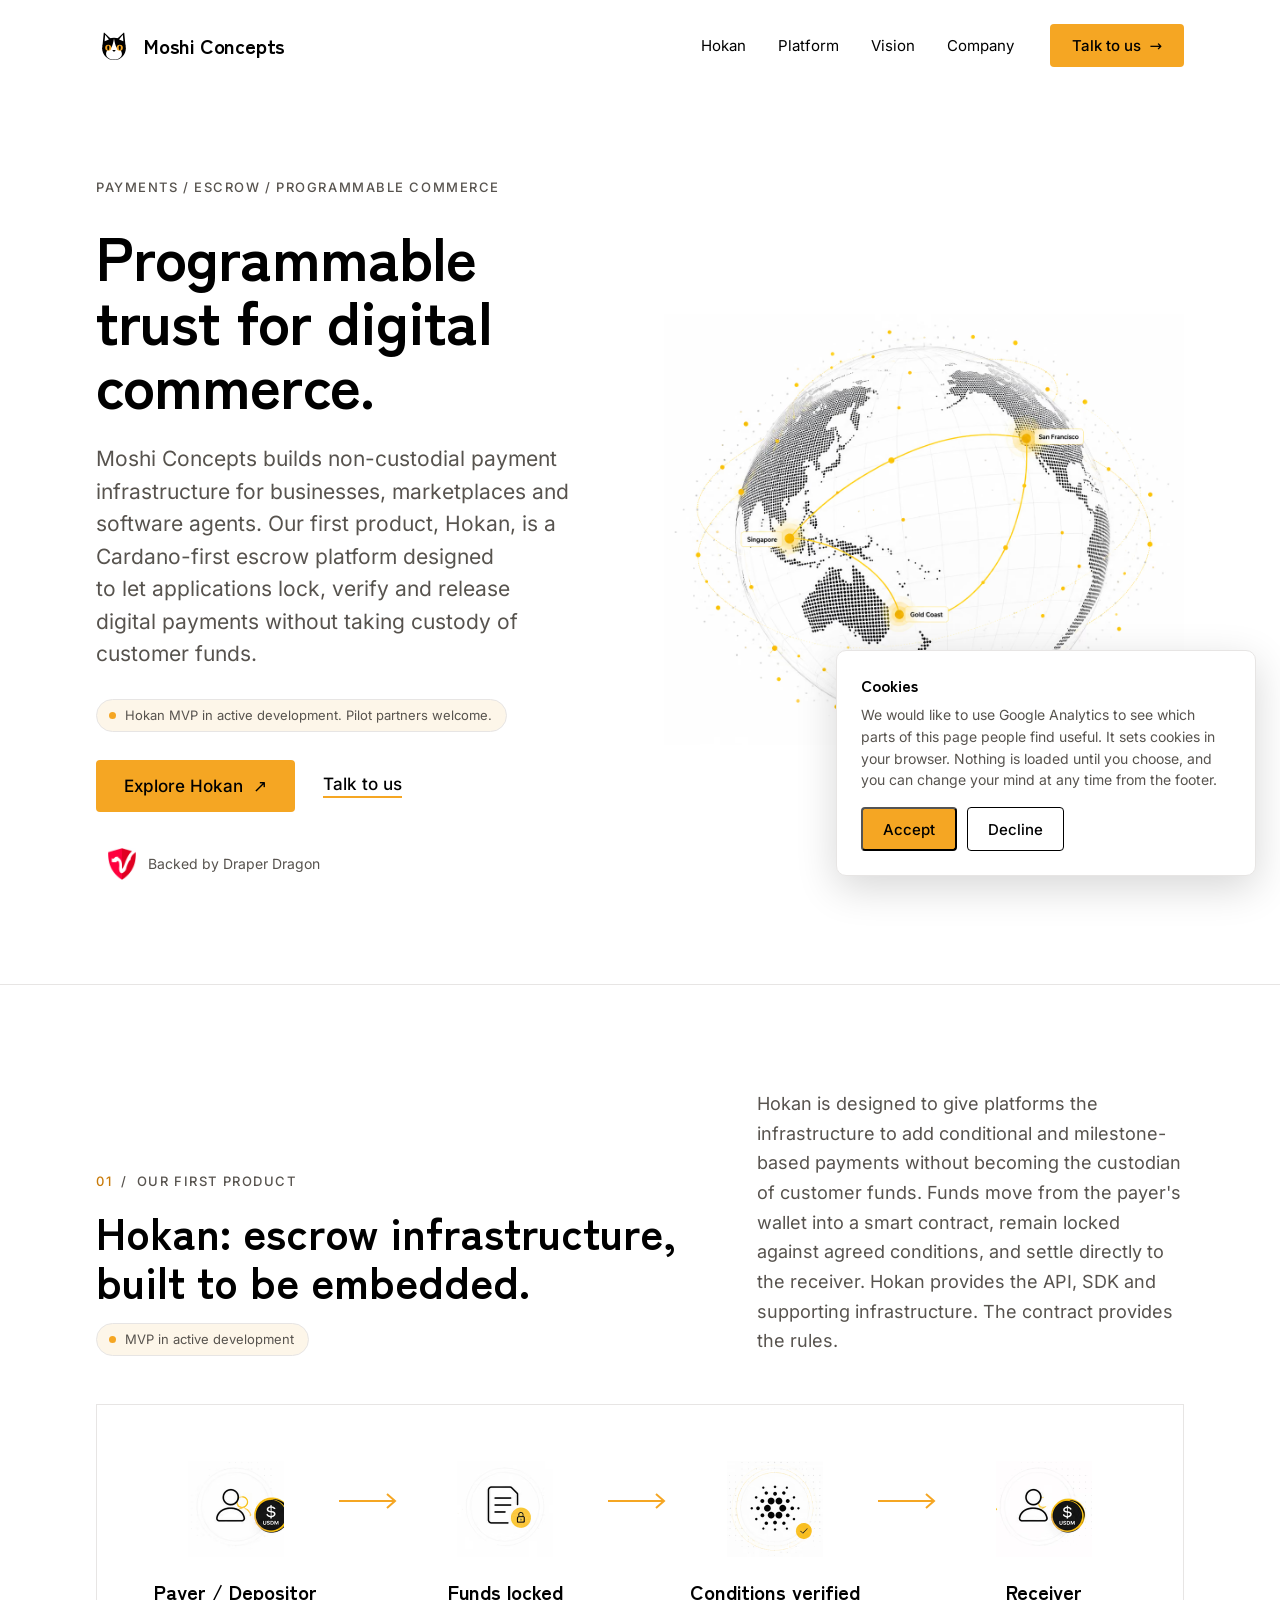
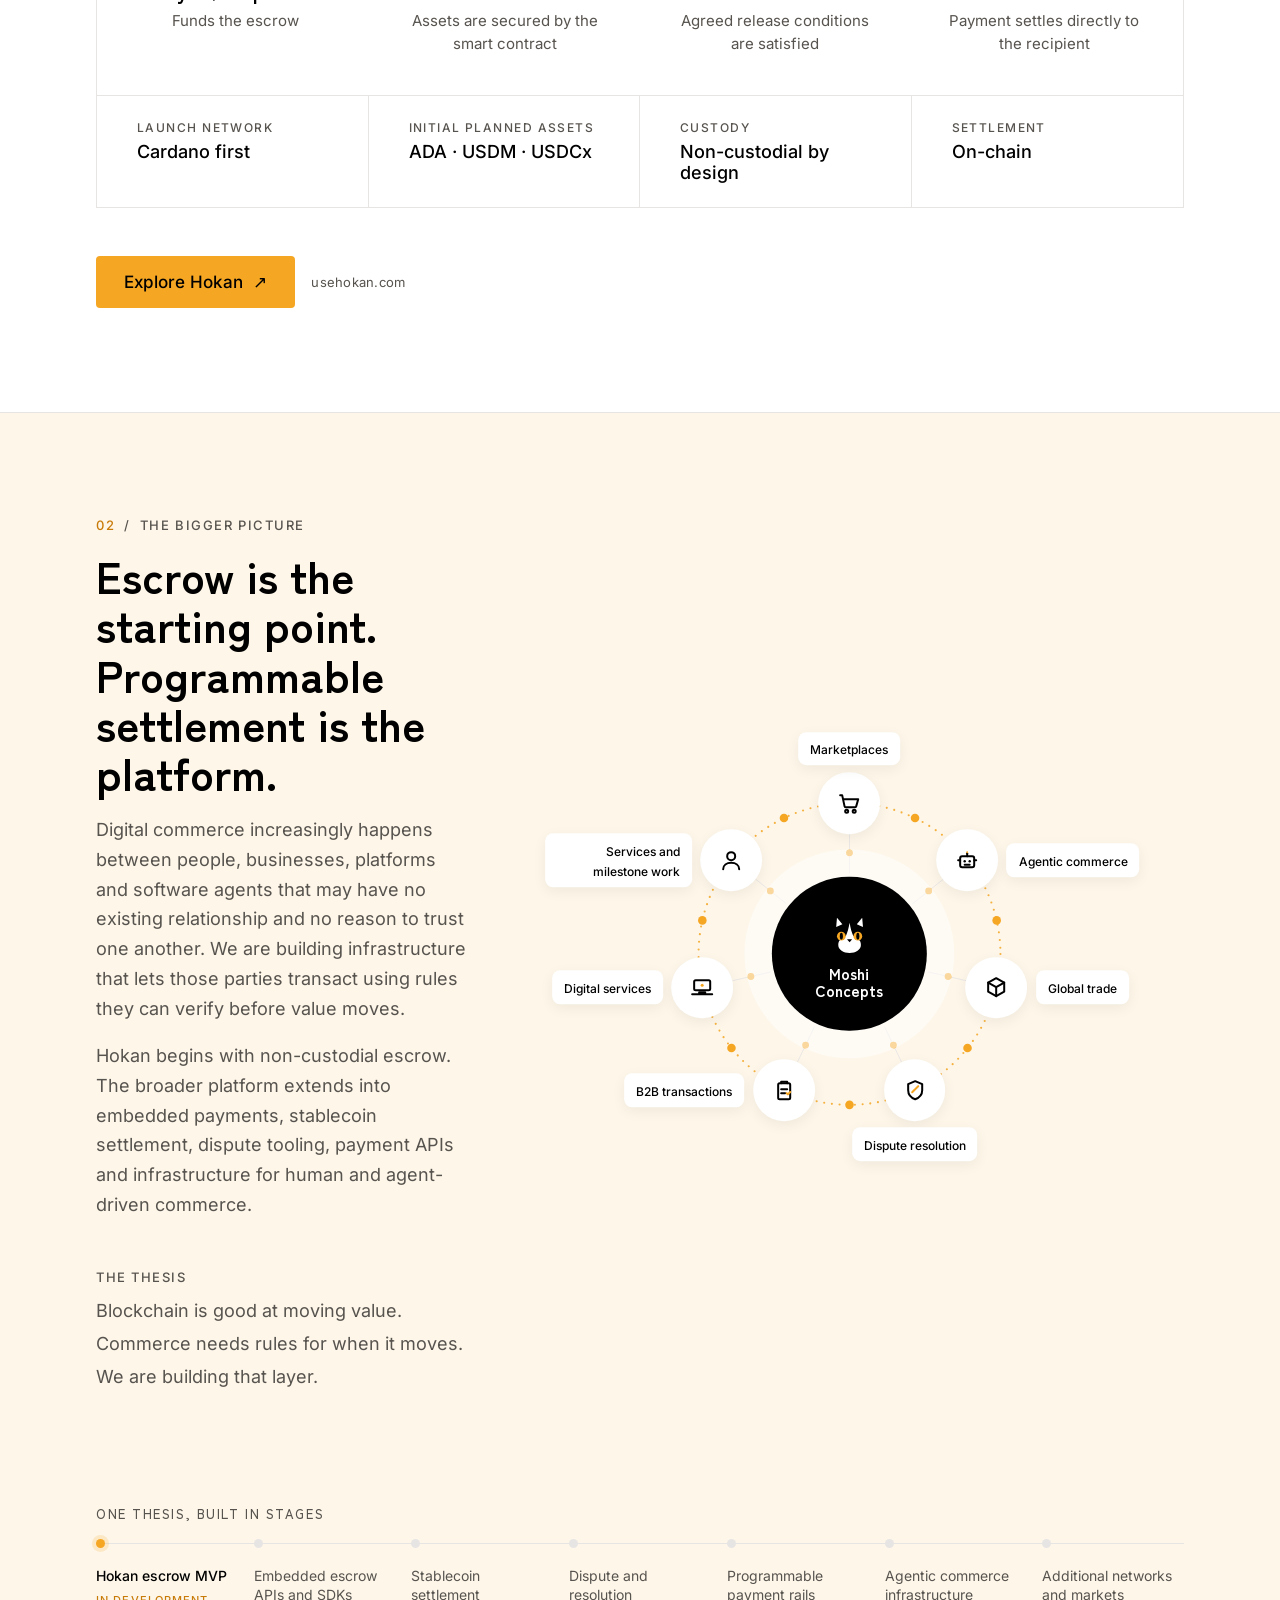
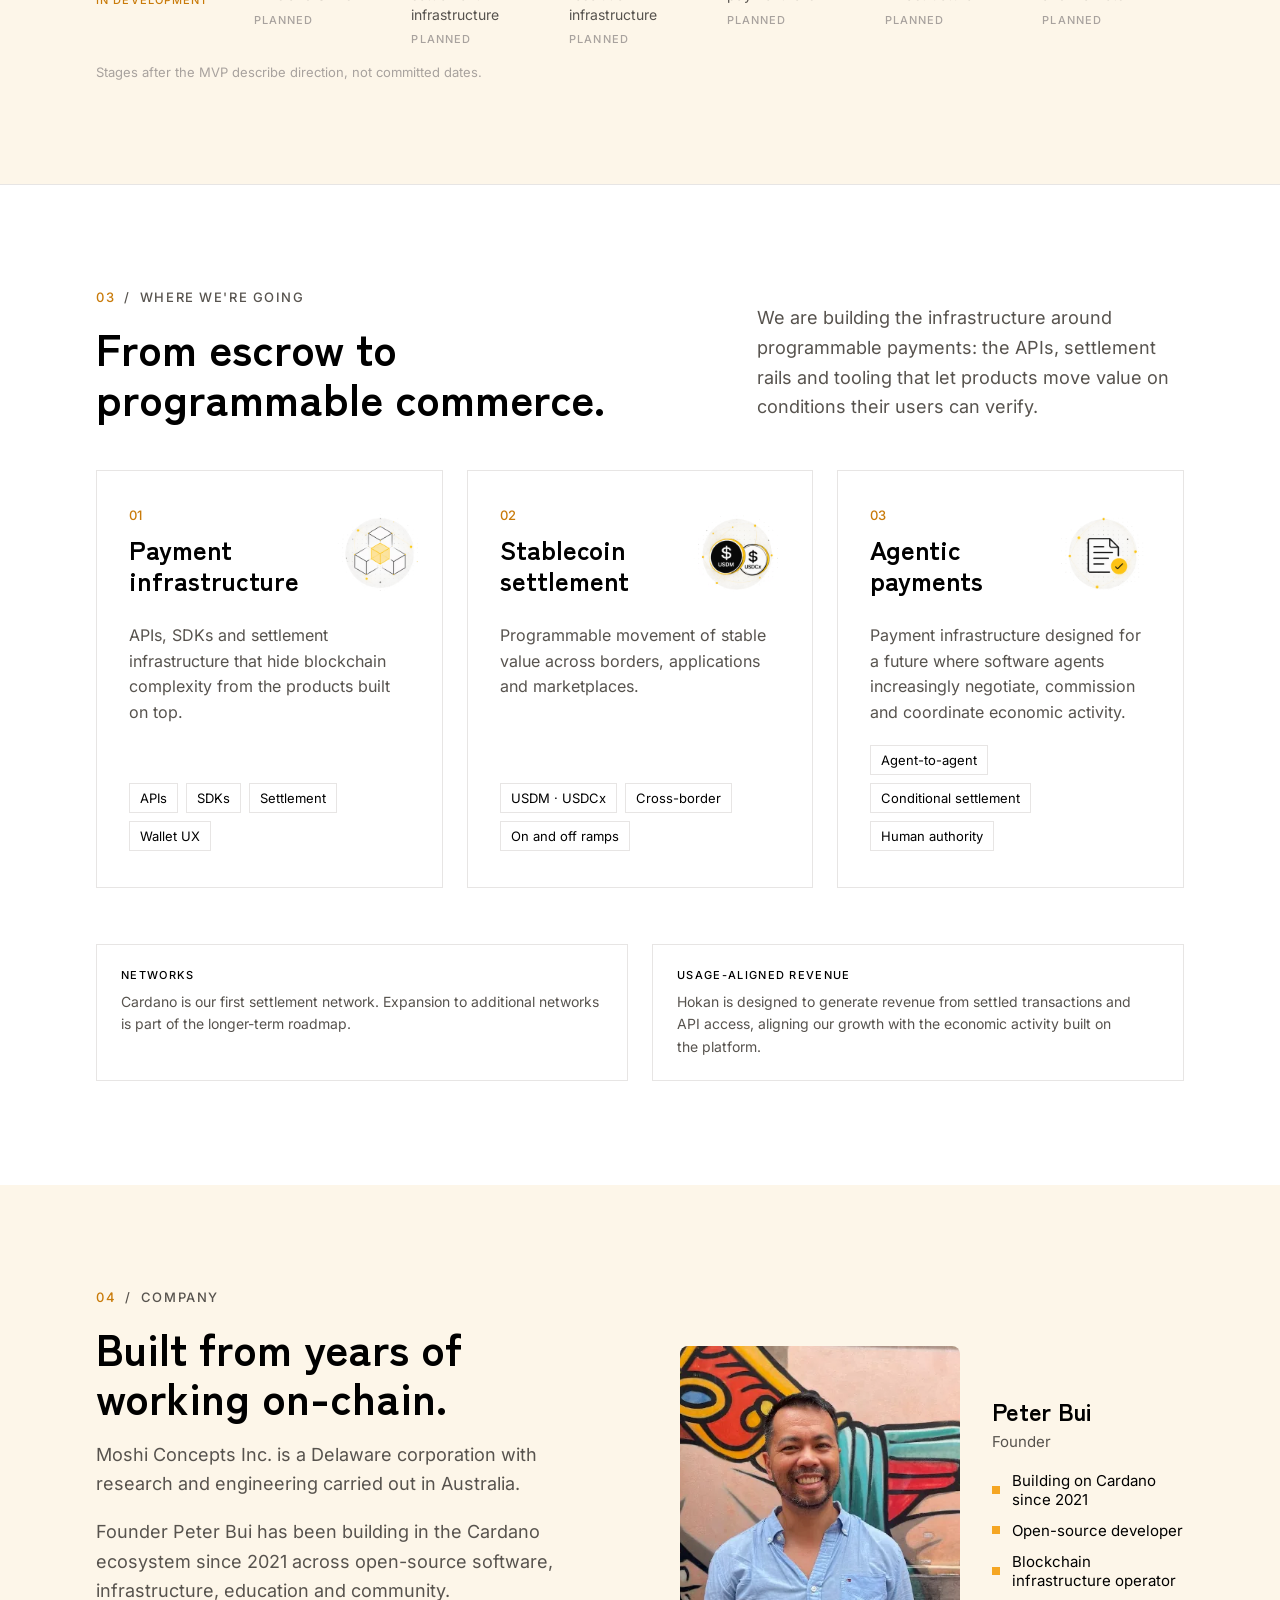
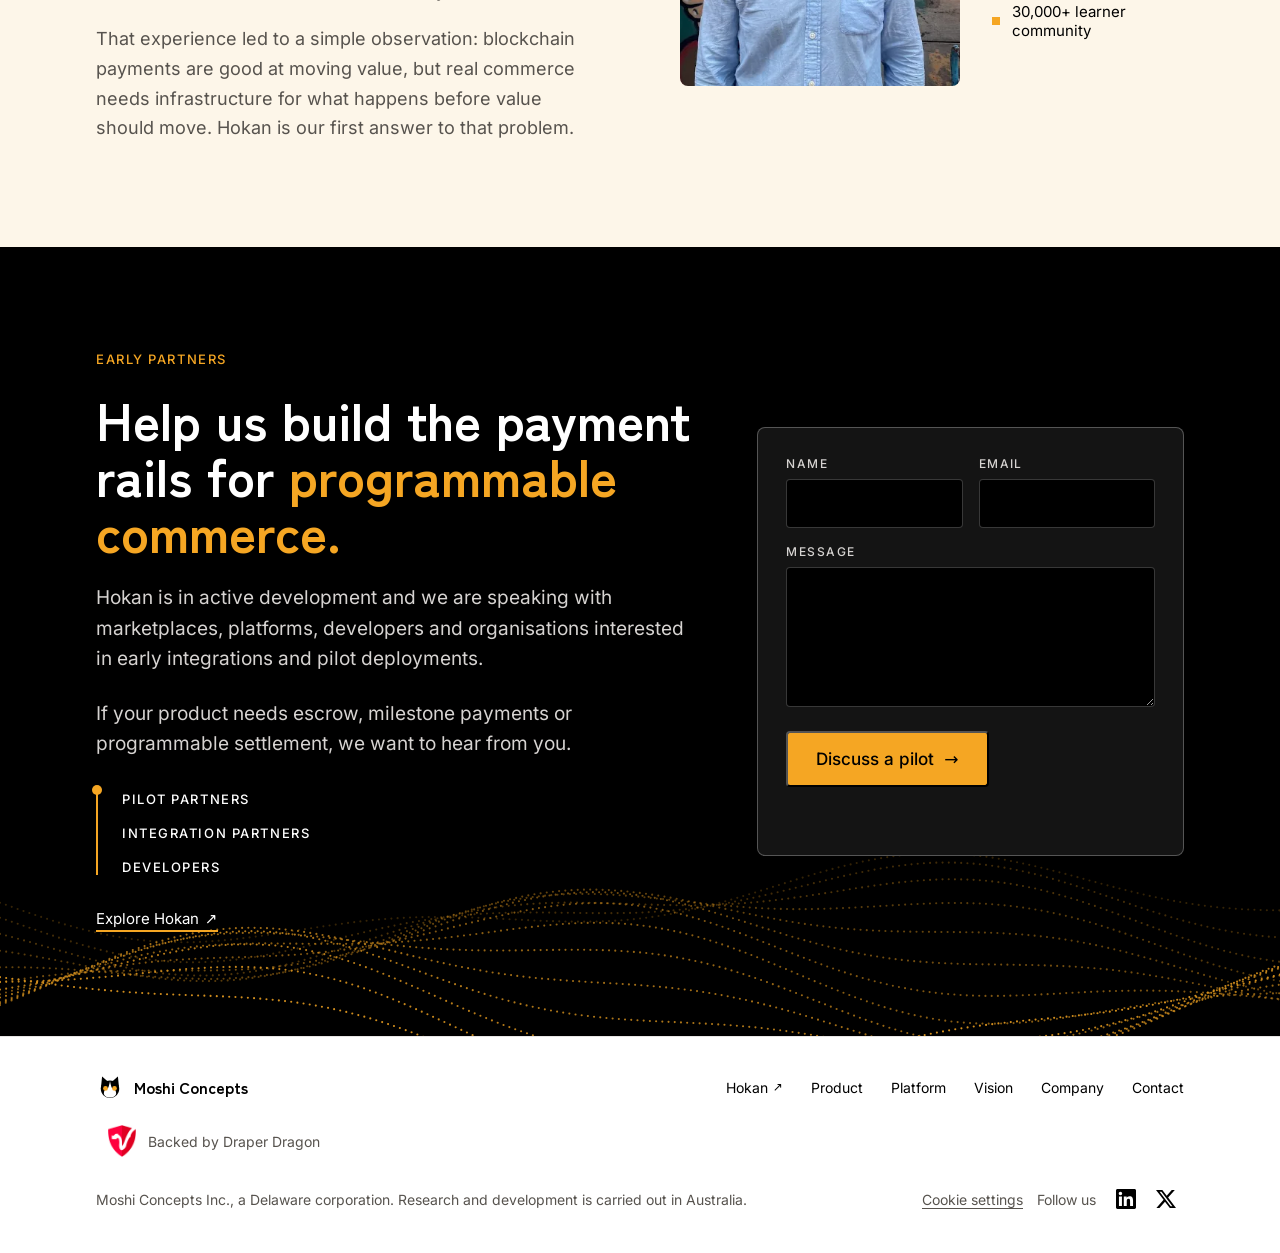
==== commit a9421439: "Self-host the fonts, ship AVIF art, and sharpen the metadata Fonts. Loading them from Google meant a" ====
--- a/public/index.html
+++ b/public/index.html
@@ -1,5 +1,5 @@
 <!DOCTYPE html>
-<html lang="en">
+<html lang="en-AU">
 <head>
   <meta charset="utf-8">
   <meta name="viewport" content="width=device-width, initial-scale=1">
@@ -17,8 +17,8 @@
   <meta property="og:url" content="https://moshiconcepts.com/">
   <meta property="og:title" content="Moshi Concepts | Programmable payment infrastructure">
   <meta property="og:description" content="Non-custodial payment infrastructure for marketplaces, businesses and software agents. Hokan, our Cardano-first programmable escrow platform, is in development.">
-  <meta property="og:image" content="https://moshiconcepts.com/assets/og.jpg">
-  <meta property="og:image:secure_url" content="https://moshiconcepts.com/assets/og.jpg">
+  <meta property="og:image" content="https://moshiconcepts.com/assets/og.jpg?v=2">
+  <meta property="og:image:secure_url" content="https://moshiconcepts.com/assets/og.jpg?v=2">
   <meta property="og:image:type" content="image/jpeg">
   <meta property="og:image:width" content="1200">
   <meta property="og:image:height" content="630">
@@ -26,18 +26,21 @@
 
   <!-- Twitter / X -->
   <meta name="twitter:card" content="summary_large_image">
+  <meta name="twitter:site" content="@moshiconcepts">
+  <meta name="twitter:creator" content="@moshiconcepts">
   <meta name="twitter:title" content="Moshi Concepts | Programmable payment infrastructure">
   <meta name="twitter:description" content="Non-custodial payment infrastructure for marketplaces, businesses and software agents. Hokan, our Cardano-first programmable escrow platform, is in development.">
-  <meta name="twitter:image" content="https://moshiconcepts.com/assets/og.jpg">
+  <meta name="twitter:image" content="https://moshiconcepts.com/assets/og.jpg?v=2">
   <meta name="twitter:image:alt" content="Moshi Concepts. Programmable trust for digital commerce: non-custodial payment infrastructure, launching on Cardano first.">
 
   <link rel="icon" href="assets/favicon.svg" type="image/svg+xml">
 
-  <link rel="preconnect" href="https://fonts.googleapis.com">
-  <link rel="preconnect" href="https://fonts.gstatic.com" crossorigin>
-  <link href="https://fonts.googleapis.com/css2?family=Zen+Kaku+Gothic+New:wght@500;700&family=Inter:wght@400;500&display=swap" rel="stylesheet">
-
-  <link rel="stylesheet" href="styles.css?v=17">
+  <!-- Fonts are same-origin, so the two faces above the fold start loading
+       alongside the stylesheet instead of waiting for it to parse. -->
+  <link rel="preload" href="assets/fonts/zen-kaku-700.woff2" as="font" type="font/woff2" crossorigin>
+  <link rel="preload" href="assets/fonts/inter-var.woff2" as="font" type="font/woff2" crossorigin>
+
+  <link rel="stylesheet" href="styles.css?v=19">
 
   <!-- Structured data (a data block: not executed, so the CSP does not apply) -->
   <script type="application/ld+json">
@@ -80,7 +83,7 @@
         "description": "Moshi Concepts builds non-custodial payment infrastructure for marketplaces, businesses and software agents. Hokan is our Cardano-first escrow platform.",
         "isPartOf": { "@id": "https://moshiconcepts.com/#website" },
         "about": { "@id": "https://moshiconcepts.com/#organization" },
-        "primaryImageOfPage": { "@type": "ImageObject", "url": "https://moshiconcepts.com/assets/og.jpg", "width": 1200, "height": 630 },
+        "primaryImageOfPage": { "@type": "ImageObject", "url": "https://moshiconcepts.com/assets/og.jpg?v=2", "width": 1200, "height": 630 },
         "inLanguage": "en"
       },
       {
@@ -90,6 +93,11 @@
         "alternateName": "Hokan programmable escrow",
         "description": "Hokan is designed as non-custodial escrow infrastructure that platforms can embed. Funds move from the payer's wallet into a smart contract, remain locked against agreed conditions, and settle directly to the receiver. Launching on Cardano first. The MVP is in active development.",
         "category": "Payment infrastructure",
+        "additionalProperty": {
+          "@type": "PropertyValue",
+          "name": "Development status",
+          "value": "MVP in active development"
+        },
         "url": "https://usehokan.com/",
         "sameAs": ["https://usehokan.com/"],
         "brand": { "@id": "https://moshiconcepts.com/#organization" }
@@ -143,7 +151,10 @@
           <a class="link-underline" href="#contact">Talk to us</a>
         </div>
         <a class="backed" href="https://www.draperdragon.com/" target="_blank" rel="noopener">
-          <img src="assets/draper-dragon.png" alt="" width="128" height="142">
+          <picture>
+            <source srcset="assets/draper-dragon.avif" type="image/avif">
+            <img src="assets/draper-dragon.png" alt="" width="128" height="142">
+          </picture>
           <span>Backed by Draper Dragon</span>
         </a>
       </div>
@@ -169,7 +180,10 @@
       <div class="flow">
         <div class="flow__steps">
           <div class="step">
-            <img class="step__icon" src="assets/step-payer.png" loading="lazy" decoding="async" alt="" width="192" height="192">
+            <picture>
+              <source srcset="assets/step-payer.avif" type="image/avif">
+              <img class="step__icon" src="assets/step-payer.png" loading="lazy" decoding="async" alt="" width="192" height="192">
+            </picture>
             <div class="step__text">
               <h3>Payer / Depositor</h3>
               <p>Funds the escrow</p>
@@ -178,7 +192,10 @@
           <svg class="flow__arrow flow__arrow--h" viewBox="0 0 72 24" width="72" height="24" aria-hidden="true"><path d="M4,12 H60 M52,5 L60,12 L52,19" fill="none" stroke="#F5A623" stroke-width="2"></path></svg>
           <svg class="flow__arrow flow__arrow--v" viewBox="0 0 24 40" width="24" height="40" aria-hidden="true"><path d="M12,4 V32 M5,25 L12,32 L19,25" fill="none" stroke="#F5A623" stroke-width="2"></path></svg>
           <div class="step">
-            <img class="step__icon" src="assets/step-lock.png" loading="lazy" decoding="async" alt="" width="192" height="192">
+            <picture>
+              <source srcset="assets/step-lock.avif" type="image/avif">
+              <img class="step__icon" src="assets/step-lock.png" loading="lazy" decoding="async" alt="" width="192" height="192">
+            </picture>
             <div class="step__text">
               <h3>Funds locked</h3>
               <p>Assets are secured by the smart contract</p>
@@ -187,7 +204,10 @@
           <svg class="flow__arrow flow__arrow--h" viewBox="0 0 72 24" width="72" height="24" aria-hidden="true"><path d="M4,12 H60 M52,5 L60,12 L52,19" fill="none" stroke="#F5A623" stroke-width="2"></path></svg>
           <svg class="flow__arrow flow__arrow--v" viewBox="0 0 24 40" width="24" height="40" aria-hidden="true"><path d="M12,4 V32 M5,25 L12,32 L19,25" fill="none" stroke="#F5A623" stroke-width="2"></path></svg>
           <div class="step">
-            <img class="step__icon" src="assets/step-validate.png" loading="lazy" decoding="async" alt="" width="192" height="192">
+            <picture>
+              <source srcset="assets/step-validate.avif" type="image/avif">
+              <img class="step__icon" src="assets/step-validate.png" loading="lazy" decoding="async" alt="" width="192" height="192">
+            </picture>
             <div class="step__text">
               <h3>Conditions verified</h3>
               <p>Agreed release conditions are satisfied</p>
@@ -196,7 +216,10 @@
           <svg class="flow__arrow flow__arrow--h" viewBox="0 0 72 24" width="72" height="24" aria-hidden="true"><path d="M4,12 H60 M52,5 L60,12 L52,19" fill="none" stroke="#F5A623" stroke-width="2"></path></svg>
           <svg class="flow__arrow flow__arrow--v" viewBox="0 0 24 40" width="24" height="40" aria-hidden="true"><path d="M12,4 V32 M5,25 L12,32 L19,25" fill="none" stroke="#F5A623" stroke-width="2"></path></svg>
           <div class="step">
-            <img class="step__icon" src="assets/step-release.png" loading="lazy" decoding="async" alt="" width="192" height="192">
+            <picture>
+              <source srcset="assets/step-release.avif" type="image/avif">
+              <img class="step__icon" src="assets/step-release.png" loading="lazy" decoding="async" alt="" width="192" height="192">
+            </picture>
             <div class="step__text">
               <h3>Receiver</h3>
               <p>Payment settles directly to the recipient</p>
@@ -236,7 +259,7 @@
         <div class="eyebrow"><span class="eyebrow__num">02</span>&nbsp;&nbsp;/&nbsp;&nbsp;The bigger picture</div>
         <h2>Escrow is the starting point. Programmable settlement is the platform.</h2>
         <p class="trust__intro">Digital commerce increasingly happens between people, businesses, platforms and software agents that may have no existing relationship and no reason to trust one another. We are building infrastructure that lets those parties transact using rules they can verify before value moves.</p>
-        <p class="trust__intro">Hokan begins with escrow. The broader platform extends into embedded payments, stablecoin settlement, dispute tooling, payment APIs and infrastructure for human and agent-driven commerce.</p>
+        <p class="trust__intro">Hokan begins with non-custodial escrow. The broader platform extends into embedded payments, stablecoin settlement, dispute tooling, payment APIs and infrastructure for human and agent-driven commerce.</p>
         <div class="trust__uses">
           <div class="trust__uses-label">The thesis</div>
           <ul class="trust__uses-list">
@@ -249,7 +272,7 @@
 
       <div class="trust__media">
         <div class="eco">
-          <img class="eco__orbit" src="assets/eco-orbit.svg?v=3" alt="" width="780" height="560">
+          <img class="eco__orbit" src="assets/eco-orbit.svg?v=3" loading="lazy" decoding="async" alt="" width="780" height="560">
           <div class="eco__hub" aria-label="Moshi Concepts">
             <svg viewBox="0 0 100 100" aria-hidden="true">
             <path d="M18,50 L21.5,14 Q22,11 24,14 L45,33 Z" fill="#000000"></path>
@@ -388,7 +411,10 @@
               <div class="card__num">01</div>
               <h3>Payment infrastructure</h3>
             </div>
-            <img class="card__icon" src="assets/icon-blockchain.png" loading="lazy" decoding="async" alt="" width="256" height="236">
+            <picture>
+              <source srcset="assets/icon-blockchain.avif" type="image/avif">
+              <img class="card__icon" src="assets/icon-blockchain.png" loading="lazy" decoding="async" alt="" width="256" height="236">
+            </picture>
           </div>
           <p>APIs, SDKs and settlement infrastructure that hide blockchain complexity from the products built on top.</p>
           <div class="chips">
@@ -404,7 +430,10 @@
               <div class="card__num">02</div>
               <h3>Stablecoin settlement</h3>
             </div>
-            <img class="card__icon" src="assets/icon-stablecoin.png" loading="lazy" decoding="async" alt="" width="256" height="236">
+            <picture>
+              <source srcset="assets/icon-stablecoin.avif" type="image/avif">
+              <img class="card__icon" src="assets/icon-stablecoin.png" loading="lazy" decoding="async" alt="" width="256" height="236">
+            </picture>
           </div>
           <p>Programmable movement of stable value across borders, applications and marketplaces.</p>
           <div class="chips">
@@ -419,7 +448,10 @@
               <div class="card__num">03</div>
               <h3>Agentic payments</h3>
             </div>
-            <img class="card__icon" src="assets/icon-ai.png" loading="lazy" decoding="async" alt="" width="256" height="236">
+            <picture>
+              <source srcset="assets/icon-ai.avif" type="image/avif">
+              <img class="card__icon" src="assets/icon-ai.png" loading="lazy" decoding="async" alt="" width="256" height="236">
+            </picture>
           </div>
           <p>Payment infrastructure designed for a future where software agents increasingly negotiate, commission and coordinate economic activity.</p>
           <div class="chips">
@@ -512,7 +544,7 @@
         <p id="contact-error" class="form__note form__note--err">Something went wrong sending that. Please try again in a moment.</p>
       </form>
 
-      <img class="cta__wave" src="assets/cta-wave.svg?v=1" alt="" width="1440" height="260">
+      <img class="cta__wave" src="assets/cta-wave.svg?v=1" loading="lazy" decoding="async" alt="" width="1440" height="260">
     </section>
 
     <!-- ===================== Footer ===================== -->
@@ -539,7 +571,10 @@
         </div>
       </div>
       <a class="backed footer__backed" href="https://www.draperdragon.com/" target="_blank" rel="noopener">
-        <img src="assets/draper-dragon.png" alt="" width="128" height="142" loading="lazy" decoding="async">
+        <picture>
+          <source srcset="assets/draper-dragon.avif" type="image/avif">
+          <img src="assets/draper-dragon.png" alt="" width="128" height="142" loading="lazy" decoding="async">
+        </picture>
         <span>Backed by Draper Dragon</span>
       </a>
 
--- a/public/styles.css
+++ b/public/styles.css
@@ -1,3 +1,31 @@
+/* Fonts are served from this origin rather than Google's.
+   That removes a render-blocking third-party stylesheet and two extra
+   connections from the critical path, and lets the content policy drop
+   googleapis and gstatic entirely. Each file is subset to the Latin ranges
+   the page and the contact form need, and Inter is the variable cut, so one
+   file covers both weights. Regenerate with tools/fonts.md. */
+@font-face {
+  font-family: 'Inter';
+  font-style: normal;
+  font-weight: 400 500;
+  font-display: swap;
+  src: url(assets/fonts/inter-var.woff2) format('woff2');
+}
+@font-face {
+  font-family: 'Zen Kaku Gothic New';
+  font-style: normal;
+  font-weight: 500;
+  font-display: swap;
+  src: url(assets/fonts/zen-kaku-500.woff2) format('woff2');
+}
+@font-face {
+  font-family: 'Zen Kaku Gothic New';
+  font-style: normal;
+  font-weight: 700;
+  font-display: swap;
+  src: url(assets/fonts/zen-kaku-700.woff2) format('woff2');
+}
+
 /* ============================================================
    Moshi Concepts — landing page (v2)
    Recreated from the design handoff as one responsive page.
@@ -142,6 +170,11 @@
   font-size: 13px;
   color: var(--body);
 }
+/* The icons are wrapped in <picture> so AVIF can be offered ahead of the
+   PNG. display:contents removes the wrapper from layout, so every existing
+   rule that sizes the <img> as a flex or grid child still applies. */
+picture { display: contents; }
+
 .backed img { width: 32px; height: 32px; flex: none; object-fit: contain; }
 a.backed:hover { color: var(--accent-hover); }
 
@@ -174,7 +207,6 @@
    cut off at an edge; it simply scales with the column. The art sits on
    white, like the page, so its margins are invisible. */
 .hero__media { margin-top: 16px; }
-.hero__media picture { display: block; }
 .hero__media img { display: block; width: 100%; height: auto; }
 
 /* ===================== 01 · Our first product ===================== */
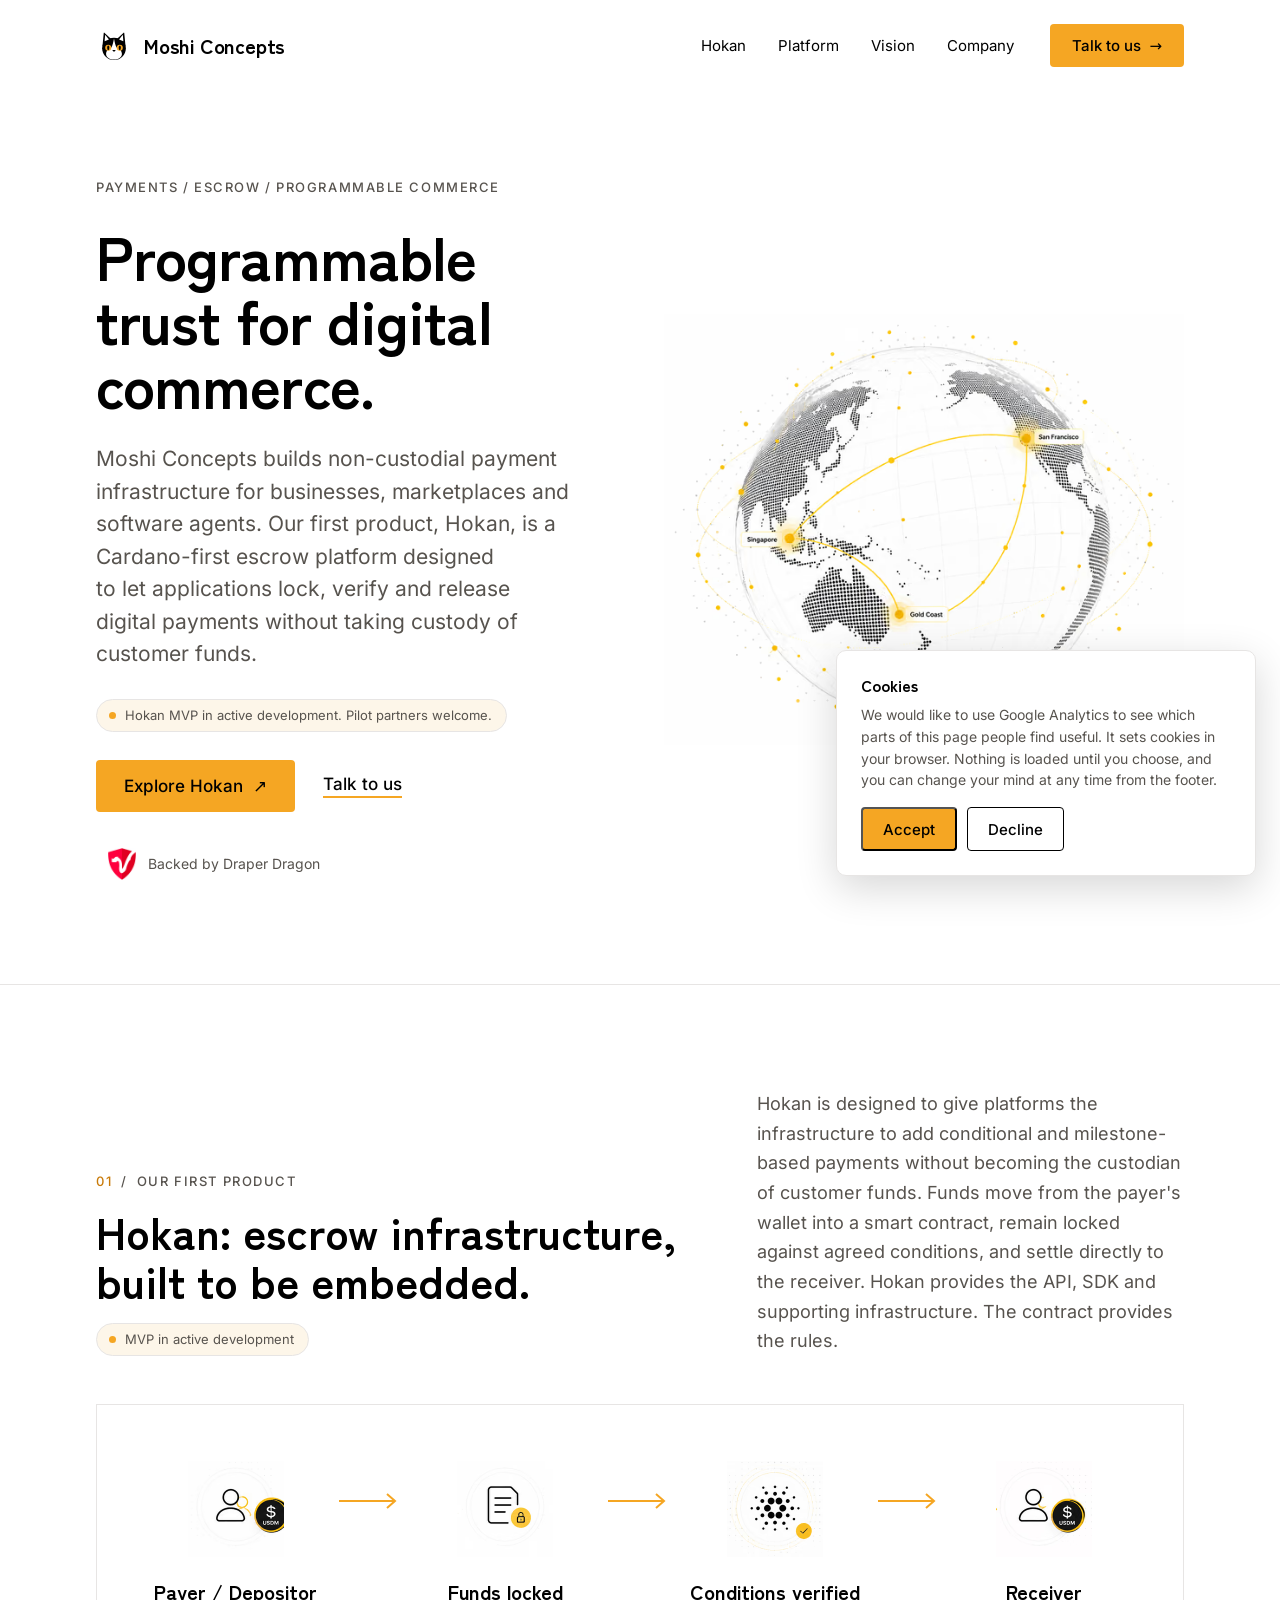
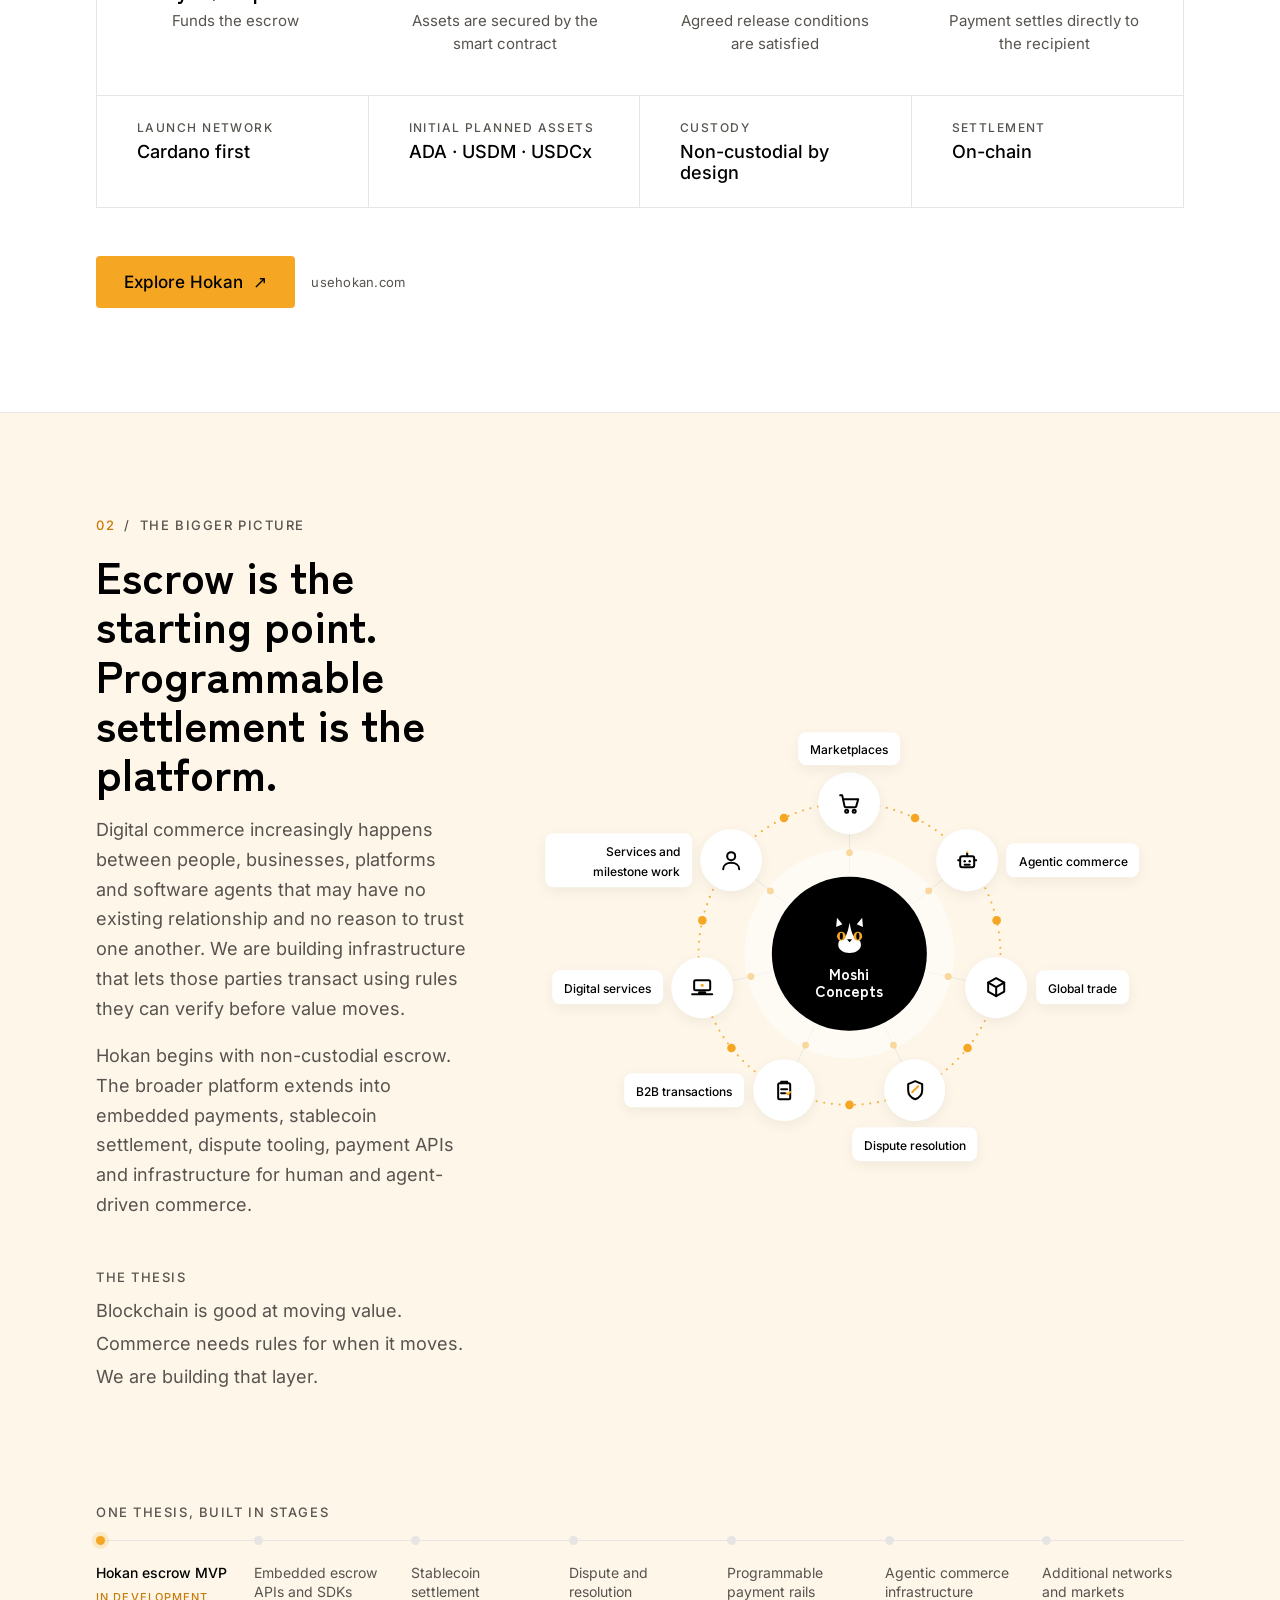
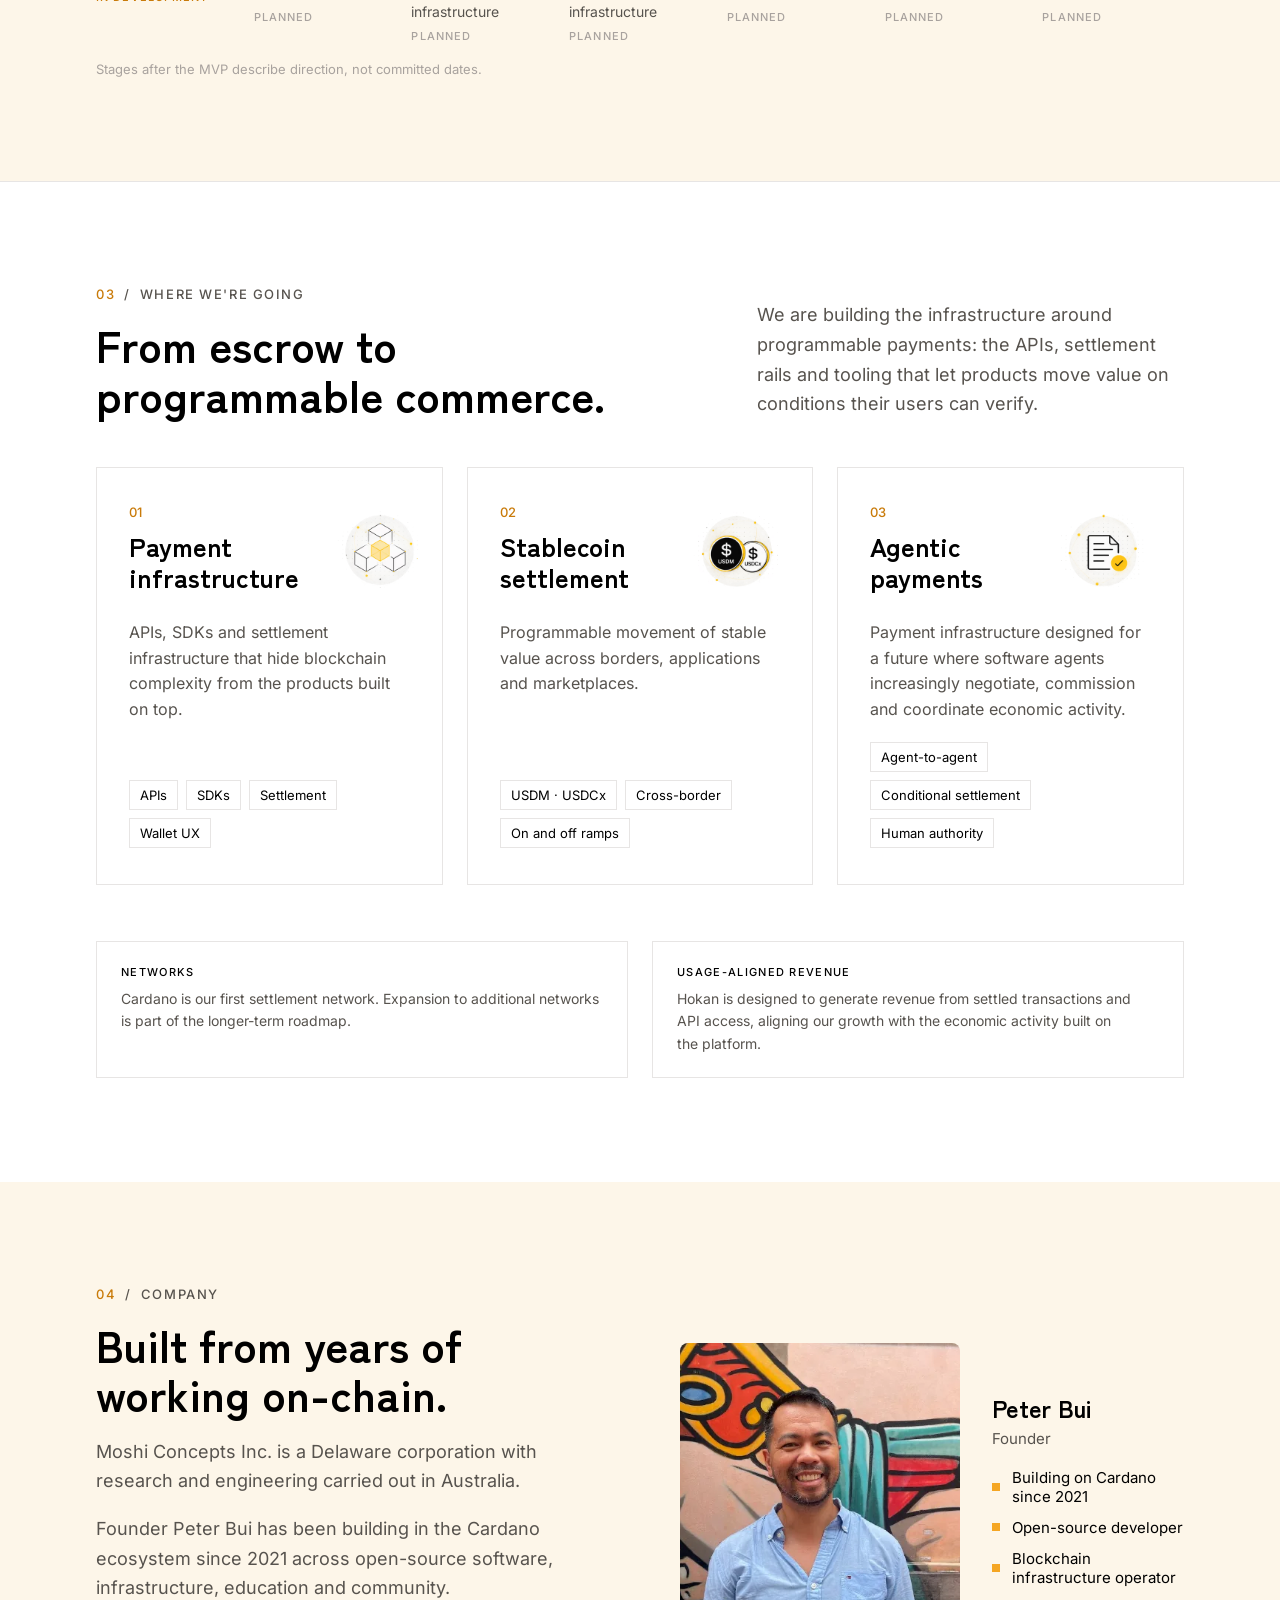
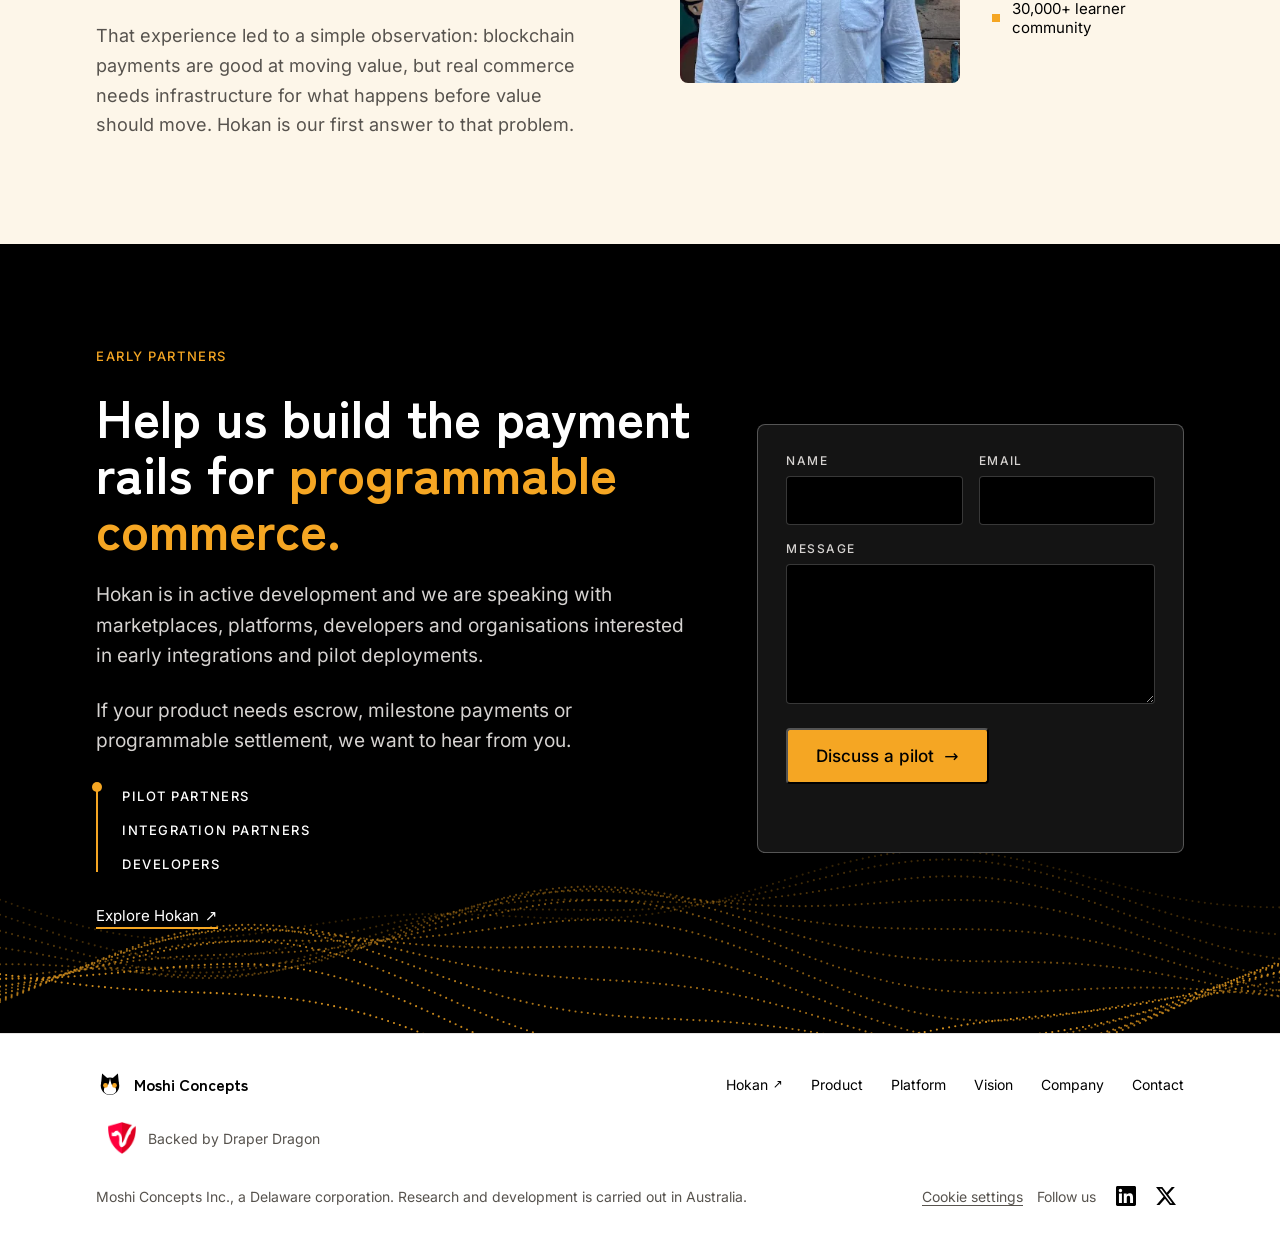
==== commit 1bb7cc72: "Answer the PageSpeed findings: responsive hero, year-long asset cache Image delivery, the 46 KiB fin" ====
--- a/public/index.html
+++ b/public/index.html
@@ -33,7 +33,7 @@
   <meta name="twitter:image" content="https://moshiconcepts.com/assets/og.jpg?v=2">
   <meta name="twitter:image:alt" content="Moshi Concepts. Programmable trust for digital commerce: non-custodial payment infrastructure, launching on Cardano first.">
 
-  <link rel="icon" href="assets/favicon.svg" type="image/svg+xml">
+  <link rel="icon" href="assets/favicon.svg?v=1" type="image/svg+xml">
 
   <!-- Fonts are same-origin, so the two faces above the fold start loading
        alongside the stylesheet instead of waiting for it to parse. -->
@@ -152,16 +152,27 @@
         </div>
         <a class="backed" href="https://www.draperdragon.com/" target="_blank" rel="noopener">
           <picture>
-            <source srcset="assets/draper-dragon.avif" type="image/avif">
-            <img src="assets/draper-dragon.png" alt="" width="128" height="142">
+            <source srcset="assets/draper-dragon.avif?v=1" type="image/avif">
+            <img src="assets/draper-dragon.png?v=1" alt="" width="128" height="142">
           </picture>
           <span>Backed by Draper Dragon</span>
         </a>
       </div>
       <div class="hero__media">
+        <!-- The hero is the LCP element. It is offered at four widths so a
+             1x display downloads a quarter of what a 2x one does, instead of
+             everyone taking the 2x file. sizes mirrors the layout: half the
+             content width on desktop, full width below 960. -->
         <picture>
-          <source srcset="assets/hero.avif?v=2" type="image/avif">
-          <img src="assets/hero.webp?v=2" fetchpriority="high" alt="A globe tracing payment routes between Singapore, Gold Coast, and San Francisco" width="1184" height="980">
+          <source type="image/avif"
+                  srcset="assets/hero-400.avif?v=1 400w, assets/hero-600.avif?v=1 600w, assets/hero-800.avif?v=1 800w, assets/hero-1184.avif?v=1 1184w"
+                  sizes="(min-width: 1440px) 600px, (min-width: 960px) calc((100vw - 240px) / 2), calc(100vw - 48px)">
+          <img src="assets/hero-1184.webp?v=1"
+               srcset="assets/hero-400.webp?v=1 400w, assets/hero-600.webp?v=1 600w, assets/hero-800.webp?v=1 800w, assets/hero-1184.webp?v=1 1184w"
+               sizes="(min-width: 1440px) 600px, (min-width: 960px) calc((100vw - 240px) / 2), calc(100vw - 48px)"
+               fetchpriority="high"
+               alt="A globe tracing payment routes between Singapore, Gold Coast, and San Francisco"
+               width="1184" height="980">
         </picture>
       </div>
     </header>
@@ -181,8 +192,8 @@
         <div class="flow__steps">
           <div class="step">
             <picture>
-              <source srcset="assets/step-payer.avif" type="image/avif">
-              <img class="step__icon" src="assets/step-payer.png" loading="lazy" decoding="async" alt="" width="192" height="192">
+              <source srcset="assets/step-payer.avif?v=1" type="image/avif">
+              <img class="step__icon" src="assets/step-payer.png?v=1" loading="lazy" decoding="async" alt="" width="192" height="192">
             </picture>
             <div class="step__text">
               <h3>Payer / Depositor</h3>
@@ -193,8 +204,8 @@
           <svg class="flow__arrow flow__arrow--v" viewBox="0 0 24 40" width="24" height="40" aria-hidden="true"><path d="M12,4 V32 M5,25 L12,32 L19,25" fill="none" stroke="#F5A623" stroke-width="2"></path></svg>
           <div class="step">
             <picture>
-              <source srcset="assets/step-lock.avif" type="image/avif">
-              <img class="step__icon" src="assets/step-lock.png" loading="lazy" decoding="async" alt="" width="192" height="192">
+              <source srcset="assets/step-lock.avif?v=1" type="image/avif">
+              <img class="step__icon" src="assets/step-lock.png?v=1" loading="lazy" decoding="async" alt="" width="192" height="192">
             </picture>
             <div class="step__text">
               <h3>Funds locked</h3>
@@ -205,8 +216,8 @@
           <svg class="flow__arrow flow__arrow--v" viewBox="0 0 24 40" width="24" height="40" aria-hidden="true"><path d="M12,4 V32 M5,25 L12,32 L19,25" fill="none" stroke="#F5A623" stroke-width="2"></path></svg>
           <div class="step">
             <picture>
-              <source srcset="assets/step-validate.avif" type="image/avif">
-              <img class="step__icon" src="assets/step-validate.png" loading="lazy" decoding="async" alt="" width="192" height="192">
+              <source srcset="assets/step-validate.avif?v=1" type="image/avif">
+              <img class="step__icon" src="assets/step-validate.png?v=1" loading="lazy" decoding="async" alt="" width="192" height="192">
             </picture>
             <div class="step__text">
               <h3>Conditions verified</h3>
@@ -217,8 +228,8 @@
           <svg class="flow__arrow flow__arrow--v" viewBox="0 0 24 40" width="24" height="40" aria-hidden="true"><path d="M12,4 V32 M5,25 L12,32 L19,25" fill="none" stroke="#F5A623" stroke-width="2"></path></svg>
           <div class="step">
             <picture>
-              <source srcset="assets/step-release.avif" type="image/avif">
-              <img class="step__icon" src="assets/step-release.png" loading="lazy" decoding="async" alt="" width="192" height="192">
+              <source srcset="assets/step-release.avif?v=1" type="image/avif">
+              <img class="step__icon" src="assets/step-release.png?v=1" loading="lazy" decoding="async" alt="" width="192" height="192">
             </picture>
             <div class="step__text">
               <h3>Receiver</h3>
@@ -412,8 +423,8 @@
               <h3>Payment infrastructure</h3>
             </div>
             <picture>
-              <source srcset="assets/icon-blockchain.avif" type="image/avif">
-              <img class="card__icon" src="assets/icon-blockchain.png" loading="lazy" decoding="async" alt="" width="256" height="236">
+              <source srcset="assets/icon-blockchain.avif?v=1" type="image/avif">
+              <img class="card__icon" src="assets/icon-blockchain.png?v=1" loading="lazy" decoding="async" alt="" width="256" height="236">
             </picture>
           </div>
           <p>APIs, SDKs and settlement infrastructure that hide blockchain complexity from the products built on top.</p>
@@ -431,8 +442,8 @@
               <h3>Stablecoin settlement</h3>
             </div>
             <picture>
-              <source srcset="assets/icon-stablecoin.avif" type="image/avif">
-              <img class="card__icon" src="assets/icon-stablecoin.png" loading="lazy" decoding="async" alt="" width="256" height="236">
+              <source srcset="assets/icon-stablecoin.avif?v=1" type="image/avif">
+              <img class="card__icon" src="assets/icon-stablecoin.png?v=1" loading="lazy" decoding="async" alt="" width="256" height="236">
             </picture>
           </div>
           <p>Programmable movement of stable value across borders, applications and marketplaces.</p>
@@ -449,8 +460,8 @@
               <h3>Agentic payments</h3>
             </div>
             <picture>
-              <source srcset="assets/icon-ai.avif" type="image/avif">
-              <img class="card__icon" src="assets/icon-ai.png" loading="lazy" decoding="async" alt="" width="256" height="236">
+              <source srcset="assets/icon-ai.avif?v=1" type="image/avif">
+              <img class="card__icon" src="assets/icon-ai.png?v=1" loading="lazy" decoding="async" alt="" width="256" height="236">
             </picture>
           </div>
           <p>Payment infrastructure designed for a future where software agents increasingly negotiate, commission and coordinate economic activity.</p>
@@ -484,7 +495,7 @@
         <p>That experience led to a simple observation: blockchain payments are good at moving value, but real commerce needs infrastructure for what happens before value should move. Hokan is our first answer to that problem.</p>
       </div>
       <div class="founder">
-        <img class="founder__photo" src="assets/founder.webp" loading="lazy" decoding="async" alt="Peter Bui, founder of Moshi Concepts" width="460" height="460">
+        <img class="founder__photo" src="assets/founder.webp?v=1" loading="lazy" decoding="async" alt="Peter Bui, founder of Moshi Concepts" width="460" height="460">
         <div class="founder__details">
           <div class="founder__id">
             <div class="founder__name">Peter Bui</div>
@@ -572,8 +583,8 @@
       </div>
       <a class="backed footer__backed" href="https://www.draperdragon.com/" target="_blank" rel="noopener">
         <picture>
-          <source srcset="assets/draper-dragon.avif" type="image/avif">
-          <img src="assets/draper-dragon.png" alt="" width="128" height="142" loading="lazy" decoding="async">
+          <source srcset="assets/draper-dragon.avif?v=1" type="image/avif">
+          <img src="assets/draper-dragon.png?v=1" alt="" width="128" height="142" loading="lazy" decoding="async">
         </picture>
         <span>Backed by Draper Dragon</span>
       </a>
--- a/public/styles.css
+++ b/public/styles.css
@@ -14,13 +14,6 @@
 @font-face {
   font-family: 'Zen Kaku Gothic New';
   font-style: normal;
-  font-weight: 500;
-  font-display: swap;
-  src: url(assets/fonts/zen-kaku-500.woff2) format('woff2');
-}
-@font-face {
-  font-family: 'Zen Kaku Gothic New';
-  font-style: normal;
   font-weight: 700;
   font-display: swap;
   src: url(assets/fonts/zen-kaku-700.woff2) format('woff2');
@@ -278,6 +271,7 @@
    on desktop. No dates: only the first stage is claimed as underway. */
 .rail { margin-top: 40px; }
 .rail__title {
+  font-family: var(--font-body);
   font-size: 13px;
   font-weight: 500;
   letter-spacing: 0.12em;
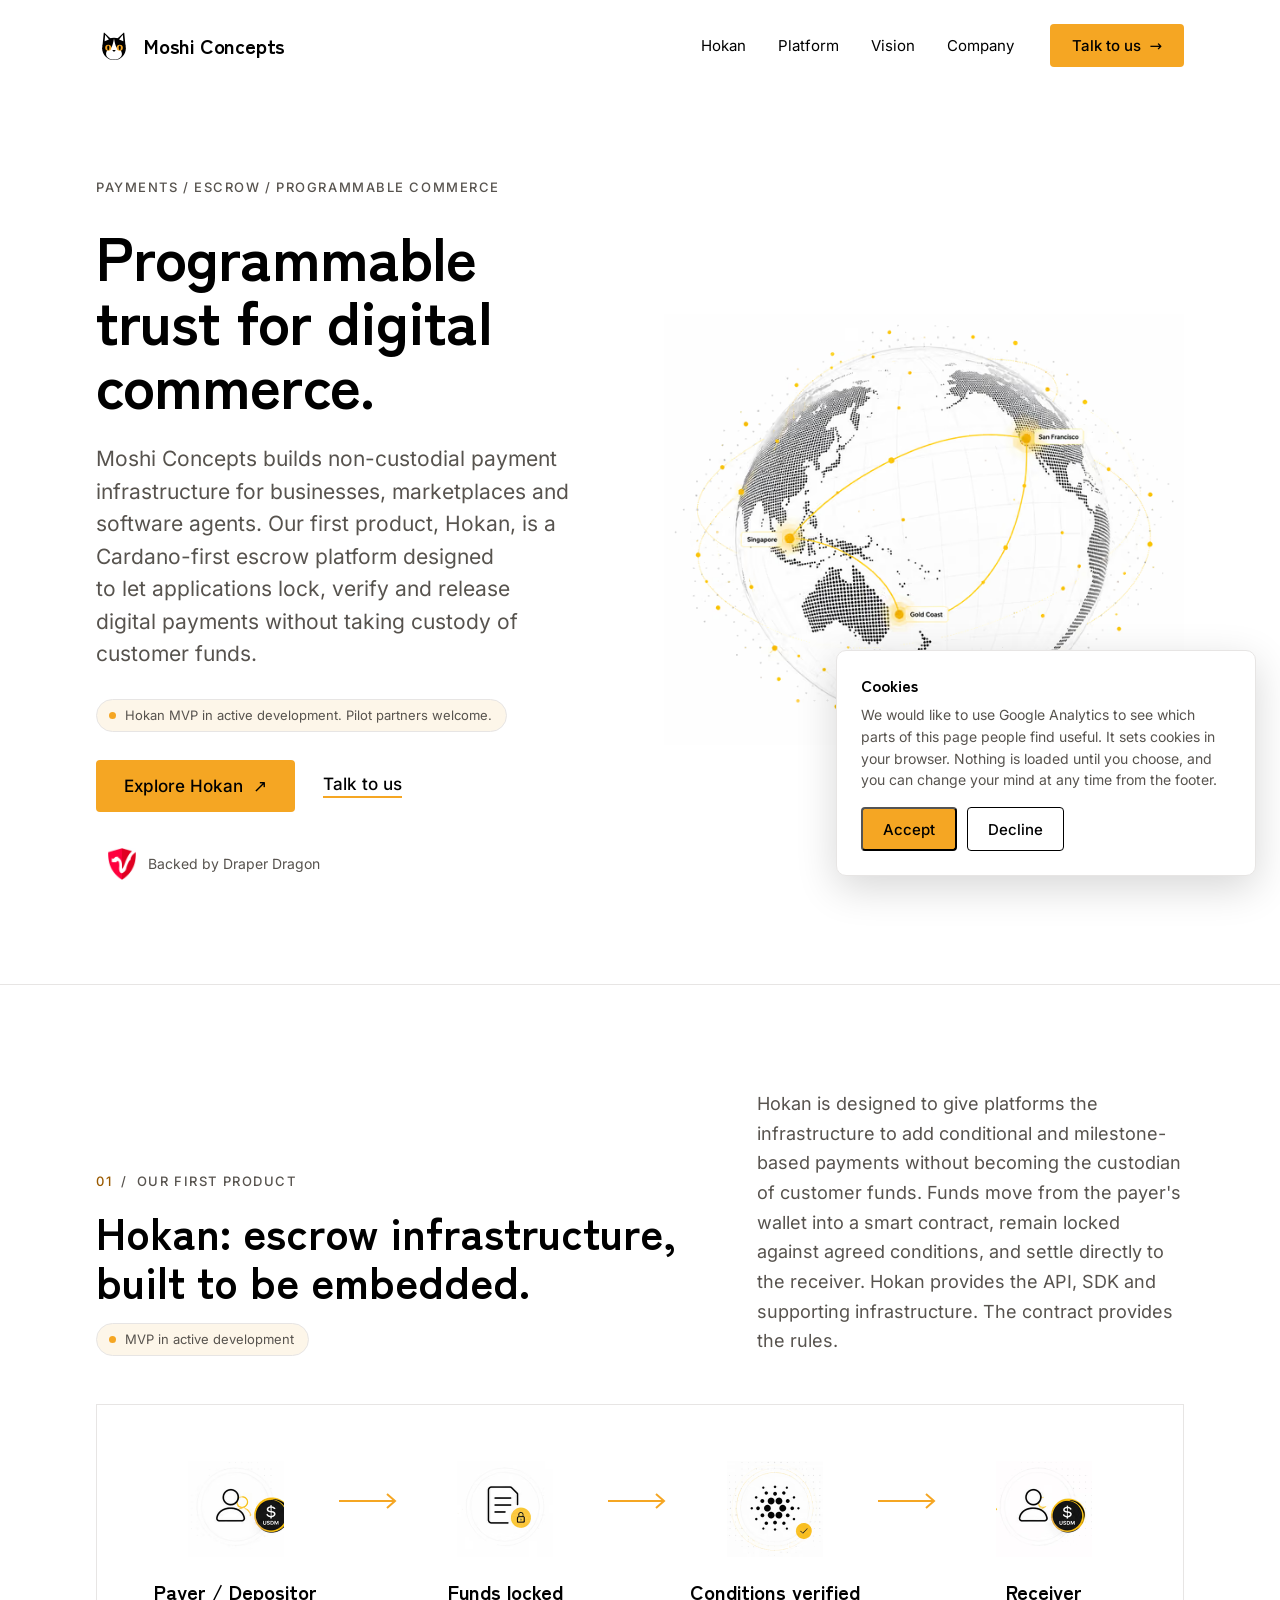
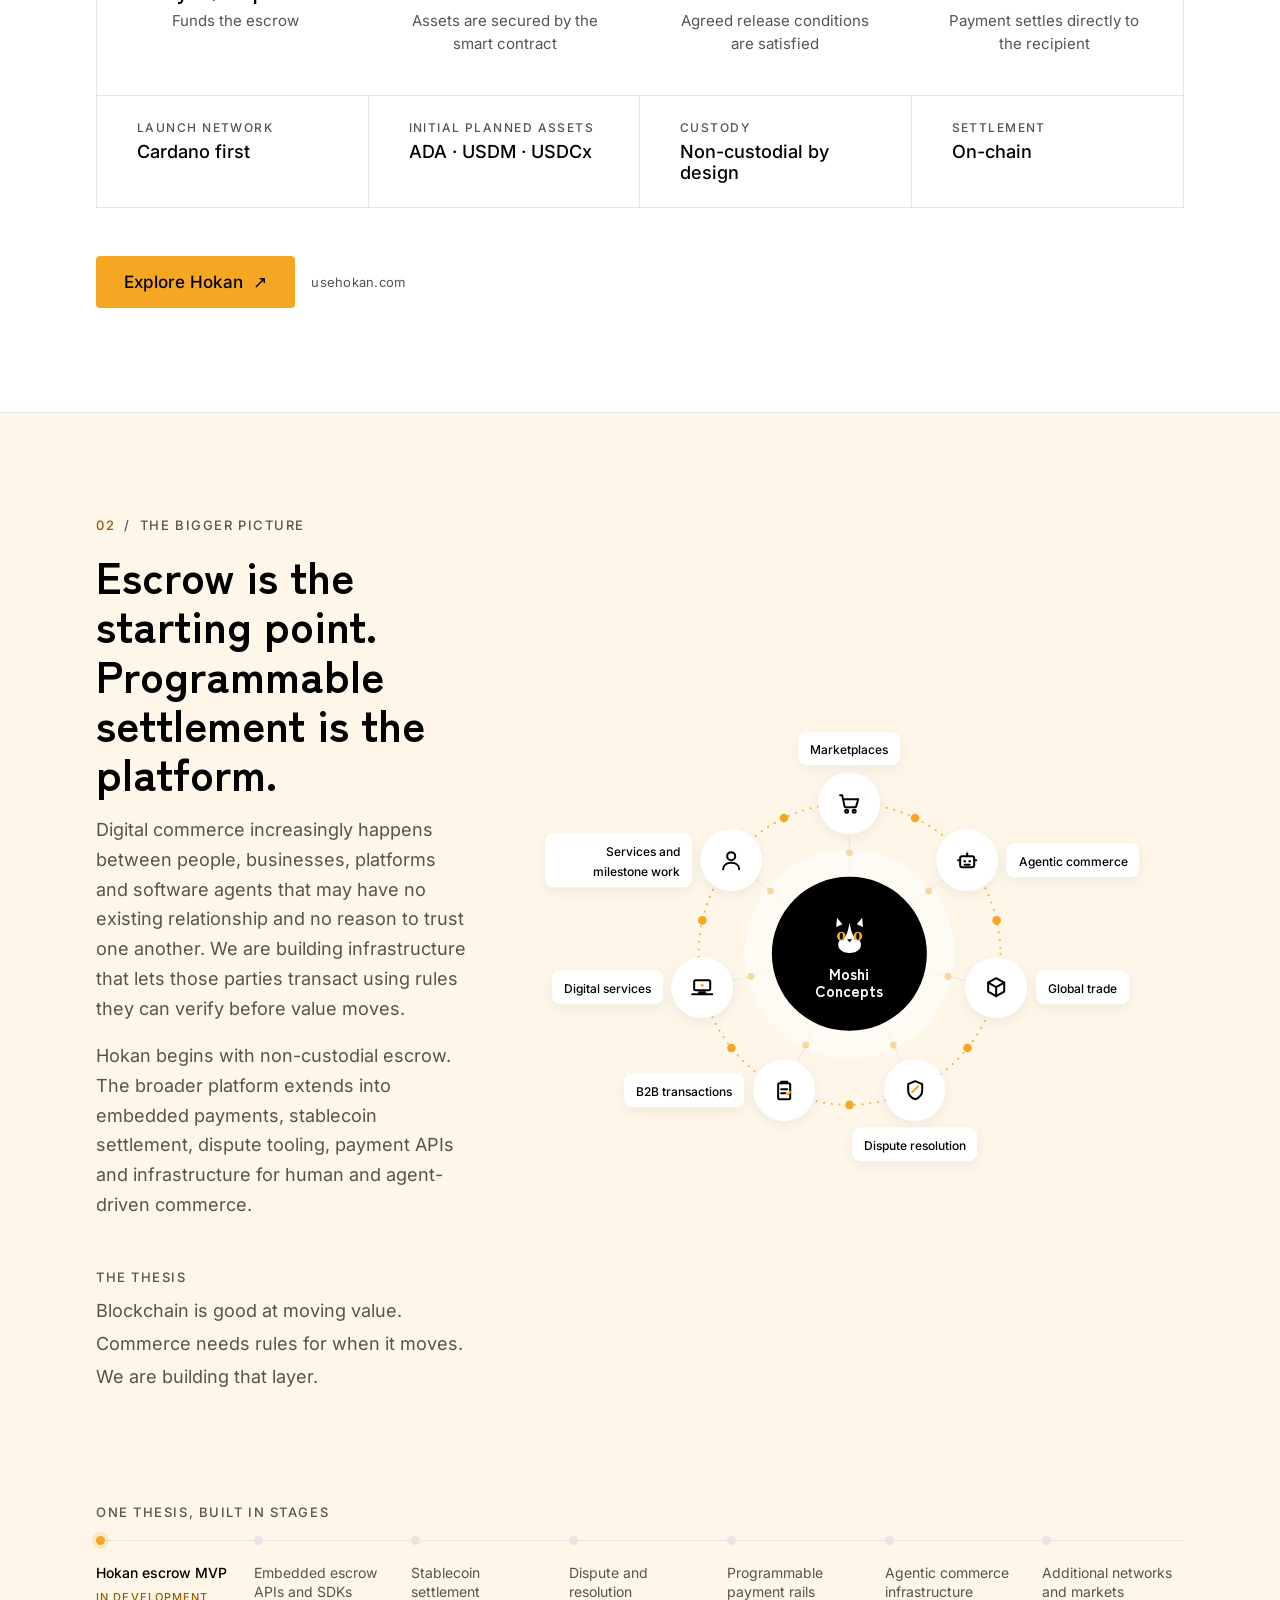
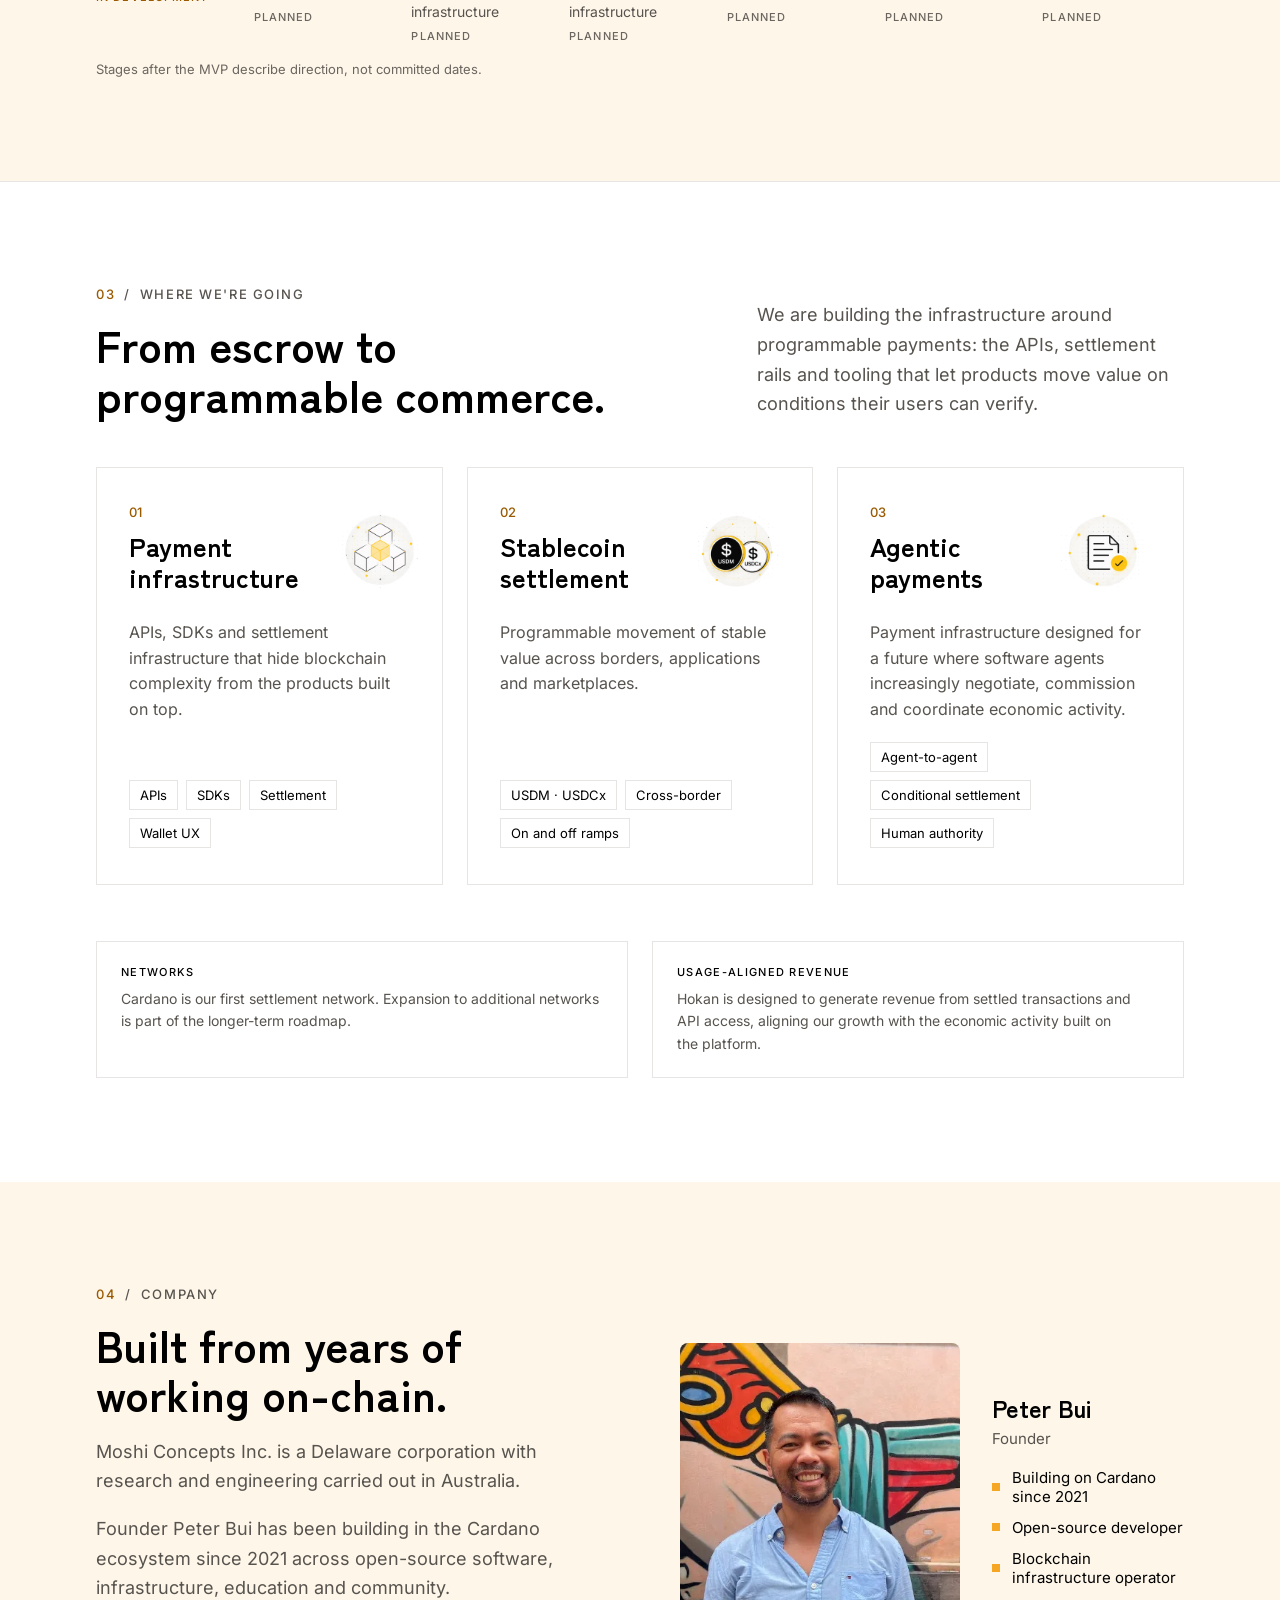
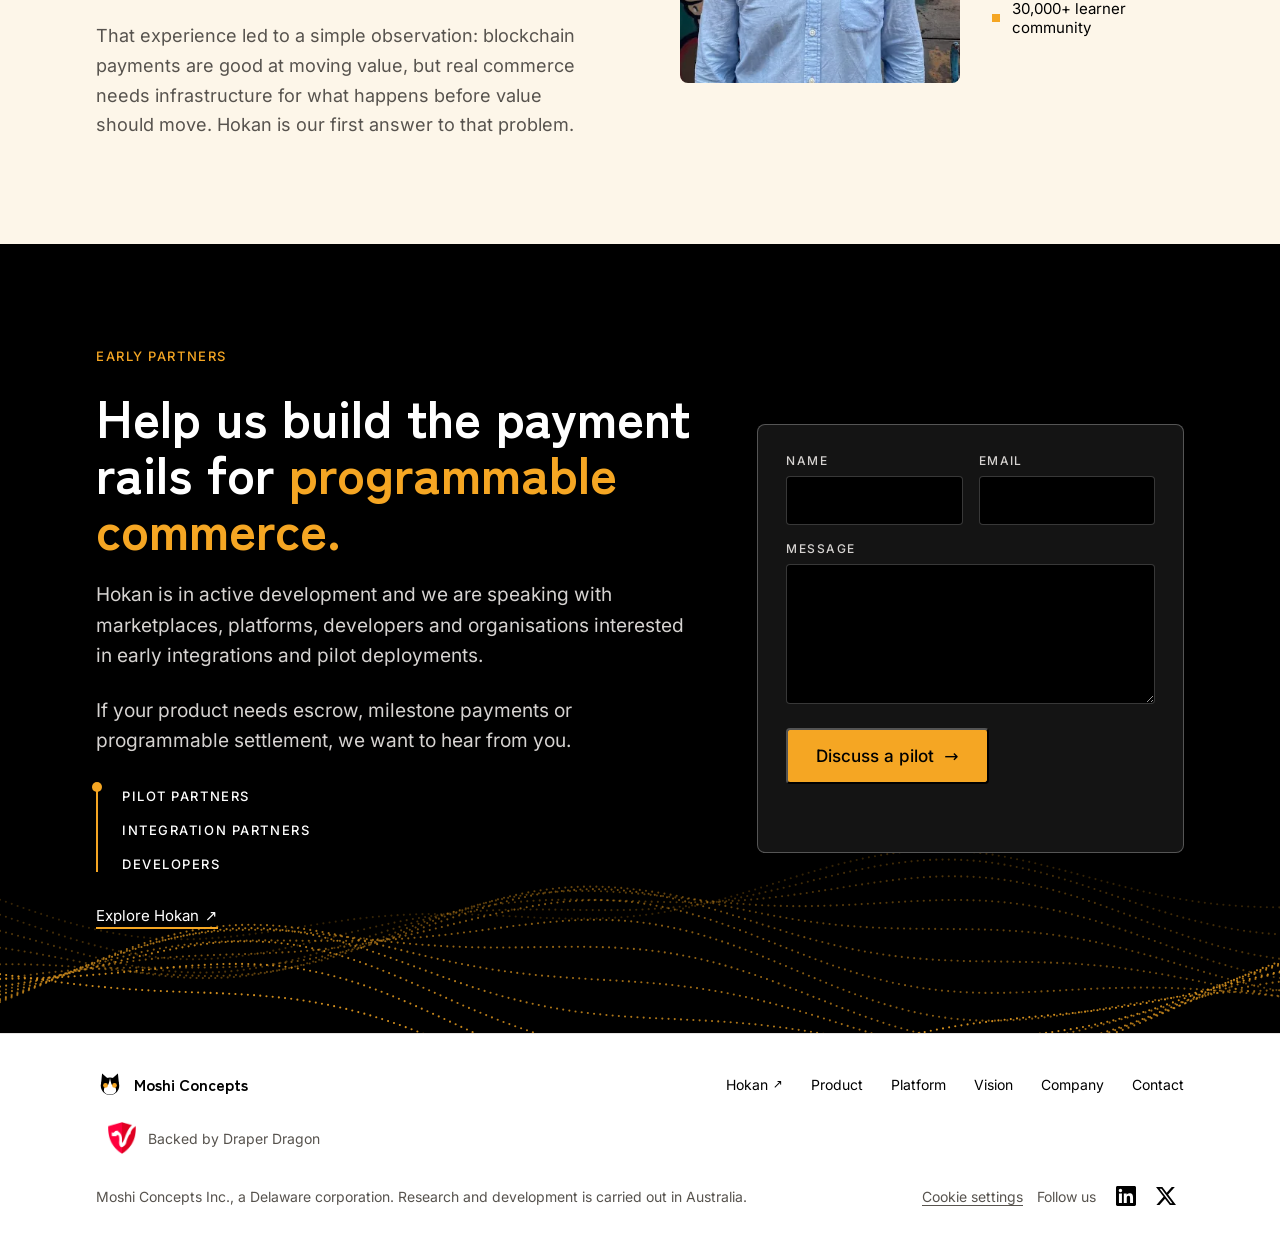
==== commit 6854fe90: "Fix the contrast failures, minify the stylesheet, narrow the image steps Accessibility. Two colours " ====
--- a/public/index.html
+++ b/public/index.html
@@ -40,7 +40,7 @@
   <link rel="preload" href="assets/fonts/zen-kaku-700.woff2" as="font" type="font/woff2" crossorigin>
   <link rel="preload" href="assets/fonts/inter-var.woff2" as="font" type="font/woff2" crossorigin>
 
-  <link rel="stylesheet" href="styles.css?v=19">
+  <link rel="stylesheet" href="styles.min.css?v=1">
 
   <!-- Structured data (a data block: not executed, so the CSP does not apply) -->
   <script type="application/ld+json">
@@ -165,10 +165,10 @@
              content width on desktop, full width below 960. -->
         <picture>
           <source type="image/avif"
-                  srcset="assets/hero-400.avif?v=1 400w, assets/hero-600.avif?v=1 600w, assets/hero-800.avif?v=1 800w, assets/hero-1184.avif?v=1 1184w"
+                  srcset="assets/hero-400.avif?v=1 400w, assets/hero-500.avif?v=1 500w, assets/hero-600.avif?v=1 600w, assets/hero-700.avif?v=1 700w, assets/hero-800.avif?v=1 800w, assets/hero-960.avif?v=1 960w, assets/hero-1184.avif?v=1 1184w"
                   sizes="(min-width: 1440px) 600px, (min-width: 960px) calc((100vw - 240px) / 2), calc(100vw - 48px)">
           <img src="assets/hero-1184.webp?v=1"
-               srcset="assets/hero-400.webp?v=1 400w, assets/hero-600.webp?v=1 600w, assets/hero-800.webp?v=1 800w, assets/hero-1184.webp?v=1 1184w"
+               srcset="assets/hero-400.webp?v=1 400w, assets/hero-500.webp?v=1 500w, assets/hero-600.webp?v=1 600w, assets/hero-700.webp?v=1 700w, assets/hero-800.webp?v=1 800w, assets/hero-960.webp?v=1 960w, assets/hero-1184.webp?v=1 1184w"
                sizes="(min-width: 1440px) 600px, (min-width: 960px) calc((100vw - 240px) / 2), calc(100vw - 48px)"
                fetchpriority="high"
                alt="A globe tracing payment routes between Singapore, Gold Coast, and San Francisco"
--- a/public/styles.min.css
+++ b/public/styles.min.css
@@ -0,0 +1 @@
+@font-face{font-family:'Inter';font-style:normal;font-weight:400 500;font-display:swap;src:url(assets/fonts/inter-var.woff2) format('woff2')}@font-face{font-family:'Zen Kaku Gothic New';font-style:normal;font-weight:700;font-display:swap;src:url(assets/fonts/zen-kaku-700.woff2) format('woff2')} :root{--page-bg:#FFFFFF;--ink:#000000; --body:#57534E; --body-dark:#D6D3D1; --hairline:#E7E5E4; --accent:#F5A623;--accent-rgb:245,166,35; --accent-hover:#9A5A00; --accent-press:#C97B0A; --tint:#FDF6E9; --font-head:'Zen Kaku Gothic New',system-ui,sans-serif;--font-body:'Inter',system-ui,-apple-system,Segoe UI,Roboto,sans-serif}*,*::before,*::after{box-sizing:border-box}html{scroll-behavior:smooth}body{margin:0;background:var(--page-bg);font-family:var(--font-body);color:var(--body);-webkit-font-smoothing:antialiased;text-rendering:optimizeLegibility}img{max-width:100%;display:block}h1,h2,h3{font-family:var(--font-head);font-weight:700;color:var(--ink);margin:0;text-wrap:pretty}p{margin:0;text-wrap:pretty}a{color:var(--accent-hover);text-decoration:none} .site{background:var(--page-bg);max-width:1440px;margin:0 auto;display:flex;flex-direction:column}  .eyebrow{font-size:12px;font-weight:500;letter-spacing:0.12em;text-transform:uppercase;color:var(--body)}.eyebrow__num{color:var(--accent-hover)}.eyebrow--accent{color:var(--accent)} .btn{display:inline-flex;align-items:center;gap:10px;background:var(--accent);color:var(--ink);font-family:var(--font-body);font-weight:500;border-radius:4px;white-space:nowrap}.btn:hover{background:var(--accent-press);color:var(--ink)}.btn:active{background:var(--accent-hover);color:#FFFFFF}.btn--nav{min-height:44px;padding:0 16px;font-size:14px}.btn--nav .btn__arrow{display:none}.btn--lg{min-height:48px;padding:0 24px;font-size:16px}.btn--dark:hover{background:#FFFFFF;color:var(--ink)} .section{border-top:1px solid var(--hairline)}.sec-head{display:flex;flex-direction:column;gap:24px}.sec-head__text{display:flex;flex-direction:column;gap:24px}.sec-head h2{font-size:30px;line-height:1.12}.sec-head__intro{font-size:16px;line-height:1.65}.sec-head__intro--desktop{display:none} .nav{display:flex;align-items:center;justify-content:space-between;padding:18px 24px}.brand{display:flex;align-items:center;gap:10px;color:var(--ink)}.brand__mark{width:32px;height:32px;flex:none}.brand__word{font-family:var(--font-head);font-weight:700;font-size:18px;letter-spacing:-0.01em}.nav__right{display:flex;align-items:center;gap:36px;flex:none}.nav__links{display:none} .hero{display:flex;flex-direction:column;gap:20px;padding:40px 24px 0;overflow:hidden}.hero__text{display:flex;flex-direction:column;gap:20px}.hero h1{font-size:40px;line-height:1.08;letter-spacing:-0.01em}.lead{font-size:17px;line-height:1.6}.hero__actions{display:flex;flex-direction:column;gap:20px;align-items:flex-start}.link-underline{display:none}.backed{display:flex;align-items:center;gap:10px;font-size:13px;color:var(--body)} picture{display:contents}.backed img{width:32px;height:32px;flex:none;object-fit:contain} .stage{display:inline-flex;align-items:center;gap:9px;align-self:flex-start;padding:7px 14px 7px 12px;border:1px solid var(--hairline);border-radius:999px;font-size:13px;line-height:1.3;color:var(--body);background:var(--tint)}.stage__dot{width:7px;height:7px;flex:none;border-radius:50%;background:var(--accent)}a.backed:hover{color:var(--accent-hover)} .hero__media{margin-top:16px}.hero__media img{display:block;width:100%;height:auto} .build{display:flex;flex-direction:column;gap:24px;padding:56px 24px}.flow{border:1px solid var(--hairline);background:#FFFFFF} .flow__steps{display:flex;flex-direction:column;align-items:center;gap:8px;padding:32px 24px}.step{display:flex;align-items:center;gap:16px;width:100%} .step__icon{width:72px;height:72px;flex:none;object-fit:contain}.step__text{display:flex;flex-direction:column;gap:4px}.step h3{font-size:18px}.step p{font-size:14px;line-height:1.5}.flow__arrow--h{display:none}.flow__arrow--v{align-self:flex-start;margin-left:24px} .flow__specs{display:grid;grid-template-columns:repeat(2,minmax(0,1fr));border-top:1px solid var(--hairline)}.spec{display:flex;flex-direction:column;gap:4px;padding:18px 20px}.spec:nth-child(1){border-right:1px solid var(--hairline);border-bottom:1px solid var(--hairline)}.spec:nth-child(2){border-bottom:1px solid var(--hairline)}.spec:nth-child(3){border-right:1px solid var(--hairline)}.spec__label{font-size:11px;font-weight:500;letter-spacing:0.12em;text-transform:uppercase}.spec__value{font-size:16px;font-weight:500;color:var(--ink)}.spec__long{display:none} .build__more{display:flex;flex-direction:column;gap:10px;align-items:flex-start}.build__more-note{font-size:13px;color:var(--body);letter-spacing:0.02em} .nav__ext{display:inline-flex;align-items:center;gap:5px}.nav__ext span{font-size:0.85em;line-height:1} .rail{margin-top:40px}.rail__title{font-family:var(--font-body);font-size:13px;font-weight:500;letter-spacing:0.12em;text-transform:uppercase;color:var(--body)}.rail__steps{list-style:none;margin:20px 0 0;padding:0;display:flex;flex-direction:column;gap:0}.rail__step{position:relative;display:flex;flex-direction:column;gap:4px;justify-content:flex-start;padding:0 0 22px 26px;border-left:1px solid var(--hairline)}.rail__step:last-child{border-left-color:transparent;padding-bottom:0}.rail__dot{position:absolute;left:-5px;top:5px;width:9px;height:9px;border-radius:50%;background:var(--hairline)}.rail__step--now .rail__dot{background:var(--accent);box-shadow:0 0 0 4px rgba(var(--accent-rgb),0.18)}.rail__label{font-size:15px;line-height:1.35;color:var(--body)}.rail__step--now .rail__label{color:var(--ink);font-weight:500}.rail__when{font-size:11px;font-weight:500;letter-spacing:0.1em;text-transform:uppercase;color:#6B6560}.rail__step--now .rail__when{color:var(--accent-hover)}.rail__note{margin-top:18px;font-size:13px;color:#6B6560} .notes{display:flex;flex-direction:column;gap:14px;margin-top:8px}.note{padding:18px 20px;border:1px solid var(--hairline);font-size:14px;line-height:1.6;color:var(--body)}.note__label{display:block;margin-bottom:6px;font-size:11px;font-weight:500;letter-spacing:0.12em;text-transform:uppercase;color:var(--ink)} .cta__alt{margin-top:10px;display:inline-flex;align-items:center;gap:6px;align-self:flex-start;color:#FFFFFF;font-size:15px;border-bottom:2px solid var(--accent);padding-bottom:2px}.cta__alt:hover{color:var(--accent)} .look{display:flex;flex-direction:column;gap:24px;padding:56px 24px}.cards{display:flex;flex-direction:column;gap:16px}.card{display:flex;flex-direction:column;gap:16px;padding:28px 24px;border:1px solid var(--hairline)}.card__top{display:flex;justify-content:space-between;align-items:flex-start;gap:16px}.card__heading{display:flex;flex-direction:column;gap:8px}.card__num{font-size:13px;font-weight:500;color:var(--accent-hover)}.card h3{font-size:22px;line-height:1.2}.card__icon{width:72px;height:72px;flex:none;object-fit:contain}.card p{font-size:15px;line-height:1.6}.chips{display:flex;flex-wrap:wrap;gap:8px}.chip{font-size:12px;padding:6px 10px;border:1px solid var(--hairline);color:var(--ink)} @media (hover:hover){.card{transition:border-color 200ms ease,box-shadow 200ms ease,transform 200ms ease}.card:hover{border-color:var(--accent);box-shadow:0 0 0 4px rgba(var(--accent-rgb),0.12),0 12px 32px rgba(var(--accent-rgb),0.20);transform:translateY(-2px)}.chip{transition:border-color 160ms ease,color 160ms ease,background-color 160ms ease}.chip:hover{border-color:var(--accent);background:rgba(var(--accent-rgb),0.10);color:var(--accent-hover)}} @media (prefers-reduced-motion:reduce){.card,.chip{transition:none}.card:hover{transform:none}} .trust{display:flex;flex-direction:column;gap:32px;padding:56px 24px;background:var(--tint)}.trust__text{display:flex;flex-direction:column;gap:24px}.trust h2{font-size:30px;line-height:1.12}.trust__intro{font-size:16px;line-height:1.65}.trust__uses{display:none;flex-direction:column;gap:10px;margin-top:8px}.trust__uses-label{font-size:12px;font-weight:500;letter-spacing:0.12em;text-transform:uppercase;color:var(--body)}.trust__uses-list{list-style:none;margin:0;padding:0;display:flex;flex-direction:column;gap:4px;font-size:16px;line-height:1.6;color:var(--body)} .eco{display:flex;flex-direction:column;gap:12px}.eco__orbit{display:none}.eco__hub{display:none;width:140px;height:140px;border-radius:50%;background:#000000;color:#FFFFFF;flex-direction:column;align-items:center;justify-content:center;font-family:var(--font-head);font-weight:700;line-height:1.15;text-align:center}.eco__nodes{list-style:none;margin:0;padding:0;display:flex;flex-direction:column;gap:12px;width:100%}  .eco__label-mobile{font-size:12px;font-weight:500;letter-spacing:0.12em;text-transform:uppercase;color:var(--body);margin-bottom:4px}.eco__node:nth-child(1){order:1}.eco__node:nth-child(2){order:4}.eco__node:nth-child(3){order:3}.eco__node:nth-child(4){order:7}.eco__node:nth-child(5){order:5}.eco__node:nth-child(6){order:6}.eco__node:nth-child(7){order:2}.eco__node{display:flex;align-items:center;gap:16px;padding:16px 18px;background:#FFFFFF;border-radius:14px;box-shadow:0 4px 14px rgba(0,0,0,0.06)}.eco__icon{width:56px;height:56px;flex:none;border-radius:50%;background:#FFFFFF;border:1px solid var(--hairline);display:flex;align-items:center;justify-content:center;color:var(--ink)}.eco__icon svg{width:26px;height:26px}.eco__text{display:flex;flex-direction:column;gap:3px;flex:1;min-width:0}.eco__label{font-family:var(--font-head);font-weight:700;font-size:16px;line-height:1.25;color:var(--ink)}.eco__sub{font-size:13px;line-height:1.4;color:var(--body)}.eco__go{width:28px;height:28px;flex:none;border-radius:50%;background:var(--accent);color:var(--ink);display:flex;align-items:center;justify-content:center;font-size:14px;line-height:1} .who{display:flex;flex-direction:column;gap:24px;padding:56px 24px;background:var(--tint)}.who__text{display:flex;flex-direction:column;gap:24px}.who h2{font-size:30px;line-height:1.12}.who__text p{font-size:16px;line-height:1.65}.founder{display:flex;gap:20px;align-items:center;margin-top:8px}.founder__photo{width:140px;height:170px;flex:none;border-radius:8px;object-fit:cover}.founder__details{display:flex;flex-direction:column;gap:14px}.founder__id{display:flex;flex-direction:column;gap:2px}.founder__name{font-family:var(--font-head);font-weight:700;font-size:20px;color:var(--ink)}.founder__role{font-size:14px}.creds{margin:0;padding:0;list-style:none;display:flex;flex-direction:column;gap:8px;font-size:14px;color:var(--ink)}.creds li{display:flex;align-items:center;gap:10px}.creds li::before{content:"";width:7px;height:7px;background:var(--accent);flex:none} .cta{position:relative;overflow:hidden;display:flex;flex-direction:column;gap:32px;padding:56px 24px;background:#000000;color:#FFFFFF}.cta__text{display:flex;flex-direction:column;gap:20px;align-items:flex-start;position:relative;z-index:1}.cta__pillars{list-style:none;margin:0;padding:0 0 0 24px;border-left:2px solid var(--accent);display:flex;flex-direction:column;gap:16px;position:relative;z-index:1;align-self:flex-start;margin-top:8px}.cta__pillars::before{content:"";position:absolute;left:-6px;top:-6px;width:10px;height:10px;border-radius:50%;background:var(--accent)}.cta__pillar{font-size:12px;font-weight:500;letter-spacing:0.12em;text-transform:uppercase;color:#FFFFFF} .cta__wave{position:absolute;left:0;right:0;bottom:0;width:100%;height:auto;pointer-events:none;opacity:0.85}.cta h2{font-size:34px;line-height:1.1;color:#FFFFFF}.cta__accent{color:var(--accent)}.cta p{font-size:16px;line-height:1.6;color:var(--body-dark)} .cta__form{position:relative;z-index:1;width:100%;padding:24px;background:#141414; border:1px solid rgba(255,255,255,0.28);border-radius:8px;display:flex;flex-direction:column;gap:16px}.form__row{display:flex;flex-direction:column;gap:16px}.form__field{display:flex;flex-direction:column;gap:8px}.form__label{font-size:12px;font-weight:500;letter-spacing:0.12em;text-transform:uppercase;color:var(--body-dark)}.form__input{width:100%;padding:12px 14px;background:#000000;border:1px solid rgba(255,255,255,0.22);border-radius:4px;color:#FFFFFF;font:inherit;font-size:16px; line-height:1.4}.form__input:focus{outline:none;border-color:var(--accent);box-shadow:0 0 0 3px rgba(245,166,35,0.3)}textarea.form__input{resize:vertical;min-height:140px}.form__hp{position:absolute;left:-9999px;width:1px;height:1px;overflow:hidden}.form__actions{display:flex;flex-direction:column;gap:12px;align-items:flex-start}.form__status{font-size:14px;line-height:1.5;color:var(--body-dark);min-height:1.5em}.form__status--ok,.form__note--ok{color:var(--accent)}.form__status--err,.form__note--err{color:#F87171}.form__note{display:none;font-size:14px;line-height:1.5}.form__note:target{display:block}.btn:disabled{opacity:0.7;cursor:wait} .footer{display:flex;flex-direction:column;gap:16px;padding:28px 24px;border-top:1px solid var(--hairline);font-size:13px}.footer__brand{display:none}.footer__links{display:flex;flex-direction:column;gap:2px}.footer__links a{color:var(--ink);min-height:44px;display:inline-flex;align-items:center}.footer__links a:hover{color:var(--accent-hover)}.footer__backed{align-self:flex-start}.footer__consent{align-self:flex-start;font:inherit;color:var(--body);background:none;border:0;padding:0;cursor:pointer;text-decoration:underline;text-underline-offset:3px}.footer__consent:hover{color:var(--accent-hover)}  .consent{position:fixed;left:16px;right:16px;bottom:16px;z-index:50;display:flex;flex-direction:column;gap:16px;padding:20px;background:#FFFFFF;border:1px solid var(--hairline);border-radius:10px;box-shadow:0 12px 40px rgba(0,0,0,0.16)}.consent[hidden]{display:none}.consent__title{font-size:16px;line-height:1.3}.consent p{font-size:14px;line-height:1.55;color:var(--body);margin:8px 0 0}.consent__actions{display:flex;gap:10px} .consent__btn{flex:1;min-height:44px;padding:0 20px;font-size:15px;justify-content:center}.consent__btn--no{background:transparent;border:1px solid var(--ink)}.consent__btn--no:hover{background:var(--ink);color:#FFFFFF}.footer__bottom{display:flex;flex-direction:column;gap:14px}.footer__social{display:flex;align-items:center;gap:4px}.footer__social-label{margin-right:8px}.footer__social a{width:44px;height:44px;display:inline-flex;align-items:center;justify-content:center;color:var(--ink)}.footer__social a:hover{color:var(--accent-hover)}.footer__social svg{width:20px;height:20px} @media (min-width:960px){.eyebrow{font-size:13px} .nav{padding:24px 96px}.brand{gap:12px}.brand__mark{width:36px;height:36px}.brand__word{font-size:20px} .nav__links{display:flex;align-items:center;gap:clamp(20px,2.5vw,36px);font-size:15px}.nav__links a{color:var(--ink);white-space:nowrap}.nav__links a:hover{color:var(--accent-hover)}.btn--nav{min-height:0;padding:12px 22px;font-size:15px;gap:8px}.btn--nav .btn__arrow{display:inline} .hero{display:grid; grid-template-columns:minmax(0,1fr) minmax(0,1fr);gap:48px;align-items:end;padding:88px 96px 0}.hero__text{gap:28px;padding-bottom:104px;align-self:center}.hero h1{font-size:clamp(42px,4.72vw,68px);line-height:1.06;letter-spacing:-0.015em}.lead{font-size:21px;line-height:1.55;max-width:58ch}.hero__actions{flex-direction:row;align-items:center;gap:28px}.btn--lg{min-height:0;padding:16px 28px;font-size:17px}.link-underline{display:inline;font-size:17px;font-weight:500;color:var(--ink);border-bottom:2px solid var(--accent);padding-bottom:2px}.link-underline:hover{color:var(--accent-hover)}.backed{font-size:14px;margin-top:8px}.footer__backed{margin-top:0}.hero__media{margin-top:0;align-self:center;margin-bottom:104px;} .sec-head{display:grid;grid-template-columns:minmax(0,7fr) minmax(0,5fr);gap:64px;align-items:end}.sec-head__text{gap:18px}.sec-head h2{font-size:44px}.sec-head__intro{font-size:18px}.sec-head__intro--desktop{display:block} .build{gap:48px;padding:104px 96px}.flow__steps{display:grid;grid-template-columns:minmax(0,1fr) 72px minmax(0,1fr) 72px minmax(0,1fr) 72px minmax(0,1fr);align-items:start;gap:0;padding:48px 40px 40px}.step{flex-direction:column;align-items:center;text-align:center;gap:8px;width:auto}.step__icon{width:96px;height:96px;margin-bottom:12px}.step h3{font-size:20px}.step p{font-size:15px}.flow__arrow--h{display:block;margin-top:36px}.flow__arrow--v{display:none}.flow__specs{grid-template-columns:repeat(4,minmax(0,1fr))}.spec{gap:6px;padding:24px 40px}.spec:nth-child(1),.spec:nth-child(2),.spec:nth-child(3){border-right:1px solid var(--hairline);border-bottom:0}.spec__label{font-size:12px}.spec__value{font-size:18px}.spec__long{display:inline}.build__more{flex-direction:row;align-items:center;gap:16px}.rail{margin-top:64px}.rail__steps{flex-direction:row;gap:0}.rail__step{flex:1;min-width:0;padding:22px 16px 0 0;border-left:0;border-top:1px solid var(--hairline)}.rail__step:last-child{border-top-color:var(--hairline);padding-right:0}.rail__dot{left:0;top:-5px}.rail__label{font-size:14px;line-height:1.4}.rail__when{margin-top:4px}.notes{flex-direction:row;gap:24px}.note{flex:1;padding:22px 24px} .look{gap:48px;padding:104px 96px}.cards{display:grid;grid-template-columns:repeat(3,minmax(0,1fr));gap:24px}.card{gap:20px;padding:36px 32px}.card__heading{gap:10px}.card h3{font-size:26px}.card__icon{width:96px;height:96px}.card p{font-size:16px}.chips{margin-top:auto}.chip{font-size:13px} .who{display:grid;grid-template-columns:minmax(0,6fr) minmax(0,6fr);gap:80px;align-items:center;padding:104px 96px}.who__text{gap:18px}.who h2{font-size:44px}.who__text p{font-size:18px;max-width:56ch}.founder{display:grid;grid-template-columns:280px minmax(0,1fr);gap:32px;margin-top:0}.founder__photo{width:280px;height:340px}.founder__details{gap:20px}.founder__id{gap:4px}.founder__name{font-size:24px}.founder__role{font-size:15px}.creds{gap:12px;font-size:15px}.creds li{gap:12px}.creds li::before{width:8px;height:8px} .cta{display:grid;grid-template-columns:minmax(0,7fr) minmax(0,5fr);gap:64px;align-items:center;padding:104px 96px}.cta__text{gap:24px}.cta h2{font-size:52px;line-height:1.08}.cta p{font-size:19px;max-width:52ch}.cta .btn--lg{margin-top:8px} .trust{gap:48px;padding:104px 96px}.trust__text{gap:18px;max-width:62ch}.trust h2{font-size:44px}.trust__intro{font-size:18px}.trust__uses{display:flex;margin-top:32px;gap:12px}.trust__uses-label{font-size:13px}.trust__uses-list{font-size:18px}.eco__label-mobile{display:none}.eco{container-type:inline-size;display:block;position:relative;width:100%;max-width:780px;height:0;padding-bottom:71.79%; margin:0 auto;gap:0}.eco__orbit{display:block;position:absolute;inset:0;width:100%;height:100%;pointer-events:none;transform:translate(calc(var(--px,0px) * 0.6),calc(var(--py,0px) * 0.6))}.eco__hub{display:flex;position:absolute;left:50%;top:50%;width:23.08cqw;height:23.08cqw;transform:translate(-50%,-50%) translate(calc(var(--px,0px) * 0.35),calc(var(--py,0px) * 0.35));box-shadow:0 0 0 4.1cqw rgba(255,255,255,0.55);gap:0.77cqw;font-size:clamp(14px,2.31cqw,18px)}.eco__hub svg{width:7.7cqw;height:7.7cqw}.eco__nodes{position:absolute;inset:0;display:block;width:auto;gap:0} .eco__node{order:0;position:absolute;width:9.23cqw;height:9.23cqw;padding:0;gap:0;background:none;border-radius:0;box-shadow:none; transform:translate(-50%,-50%) translate(calc(var(--px,0px) * var(--depth,1)),calc(var(--py,0px) * var(--depth,1)))} .eco__node:nth-child(1){left:50.00%;top:18.57%;--depth:1.15}.eco__node:nth-child(2){left:67.64%;top:30.40%;--depth:0.9}.eco__node:nth-child(3){left:72.00%;top:56.99%;--depth:1.1}.eco__node:nth-child(4){left:59.79%;top:78.32%;--depth:0.95}.eco__node:nth-child(5){left:40.21%;top:78.32%;--depth:1.05}.eco__node:nth-child(6){left:28.00%;top:56.99%;--depth:0.85}.eco__node:nth-child(7){left:32.36%;top:30.40%;--depth:1.2}.eco__icon{width:9.23cqw;height:9.23cqw;border:0;box-shadow:0 4px 14px rgba(0,0,0,0.06)}.eco__icon svg{width:3.6cqw;height:3.6cqw} .eco__text{position:absolute;display:block;flex:none;min-width:0;background:#FFFFFF;border-radius:8px;box-shadow:0 4px 14px rgba(0,0,0,0.06);padding:clamp(6px,1.03cqw,8px) clamp(10px,1.79cqw,14px);white-space:nowrap}.eco__label{font-family:var(--font-body);font-weight:500;font-size:clamp(12px,1.79cqw,14px);line-height:1.3}.eco__sub,.eco__go{display:none}.eco__node--below .eco__text{top:100%;left:50%;transform:translateX(-50%);margin-top:1.03cqw}.eco__node--above .eco__text{bottom:100%;left:50%;transform:translateX(-50%);margin-bottom:1.03cqw}.eco__node--right .eco__text{left:100%;top:50%;transform:translateY(-50%);margin-left:1.28cqw;white-space:normal;width:max-content;max-width:22cqw}.eco__node--left .eco__text{right:100%;top:50%;transform:translateY(-50%);margin-right:1.28cqw;white-space:normal;width:max-content;max-width:22cqw;text-align:right} .eco__node{cursor:default}.eco__icon,.eco__text{transition:scale 0.25s ease,box-shadow 0.25s ease}.eco__node:hover .eco__icon{scale:1.08;box-shadow:0 0 0 2px var(--accent),0 8px 22px rgba(0,0,0,0.10)}.eco__node:hover .eco__text{box-shadow:0 8px 22px rgba(0,0,0,0.10)}@media (prefers-reduced-motion:no-preference){.eco__icon{animation:eco-float 6s ease-in-out infinite alternate}.eco__node:nth-child(2) .eco__icon{animation-delay:-1s}.eco__node:nth-child(3) .eco__icon{animation-delay:-2s}.eco__node:nth-child(4) .eco__icon{animation-delay:-3s}.eco__node:nth-child(5) .eco__icon{animation-delay:-4s}.eco__node:nth-child(6) .eco__icon{animation-delay:-5s}.eco__node:nth-child(7) .eco__icon{animation-delay:-1.5s}} .cta{gap:64px}.cta__pillars{gap:18px}.cta__form{align-self:center;padding:28px}.form__row{flex-direction:row}.form__row .form__field{flex:1;min-width:0}.cta__pillar{font-size:13px} .footer{gap:24px;padding:36px 96px;font-size:14px}.footer__row{display:flex;align-items:center;justify-content:space-between;gap:32px}.footer__brand{display:flex;align-items:center;gap:10px;color:var(--ink)}.footer__brand span{font-family:var(--font-head);font-weight:700;font-size:16px}.footer__links{flex-direction:row;align-items:center;gap:28px}.footer__links a{min-height:0}.footer__bottom{flex-direction:row;align-items:center;justify-content:space-between}.footer__legal{order:1}.footer__social a{width:36px;height:36px}.footer__legal{flex:1}.footer__consent{order:2;align-self:auto}.footer__social{order:3}.consent{left:auto;right:24px;bottom:24px;max-width:420px;padding:24px}.consent__btn{flex:none}} @media (min-width:1200px){.trust{display:grid;grid-template-columns:minmax(0,5fr) minmax(0,9fr);gap:48px;align-items:center}.trust__text{max-width:none}.rail{grid-column:1 / -1}}@keyframes eco-float{from{translate:0 0}to{translate:0 -5px}} @media (prefers-reduced-motion:reduce){html{scroll-behavior:auto}}
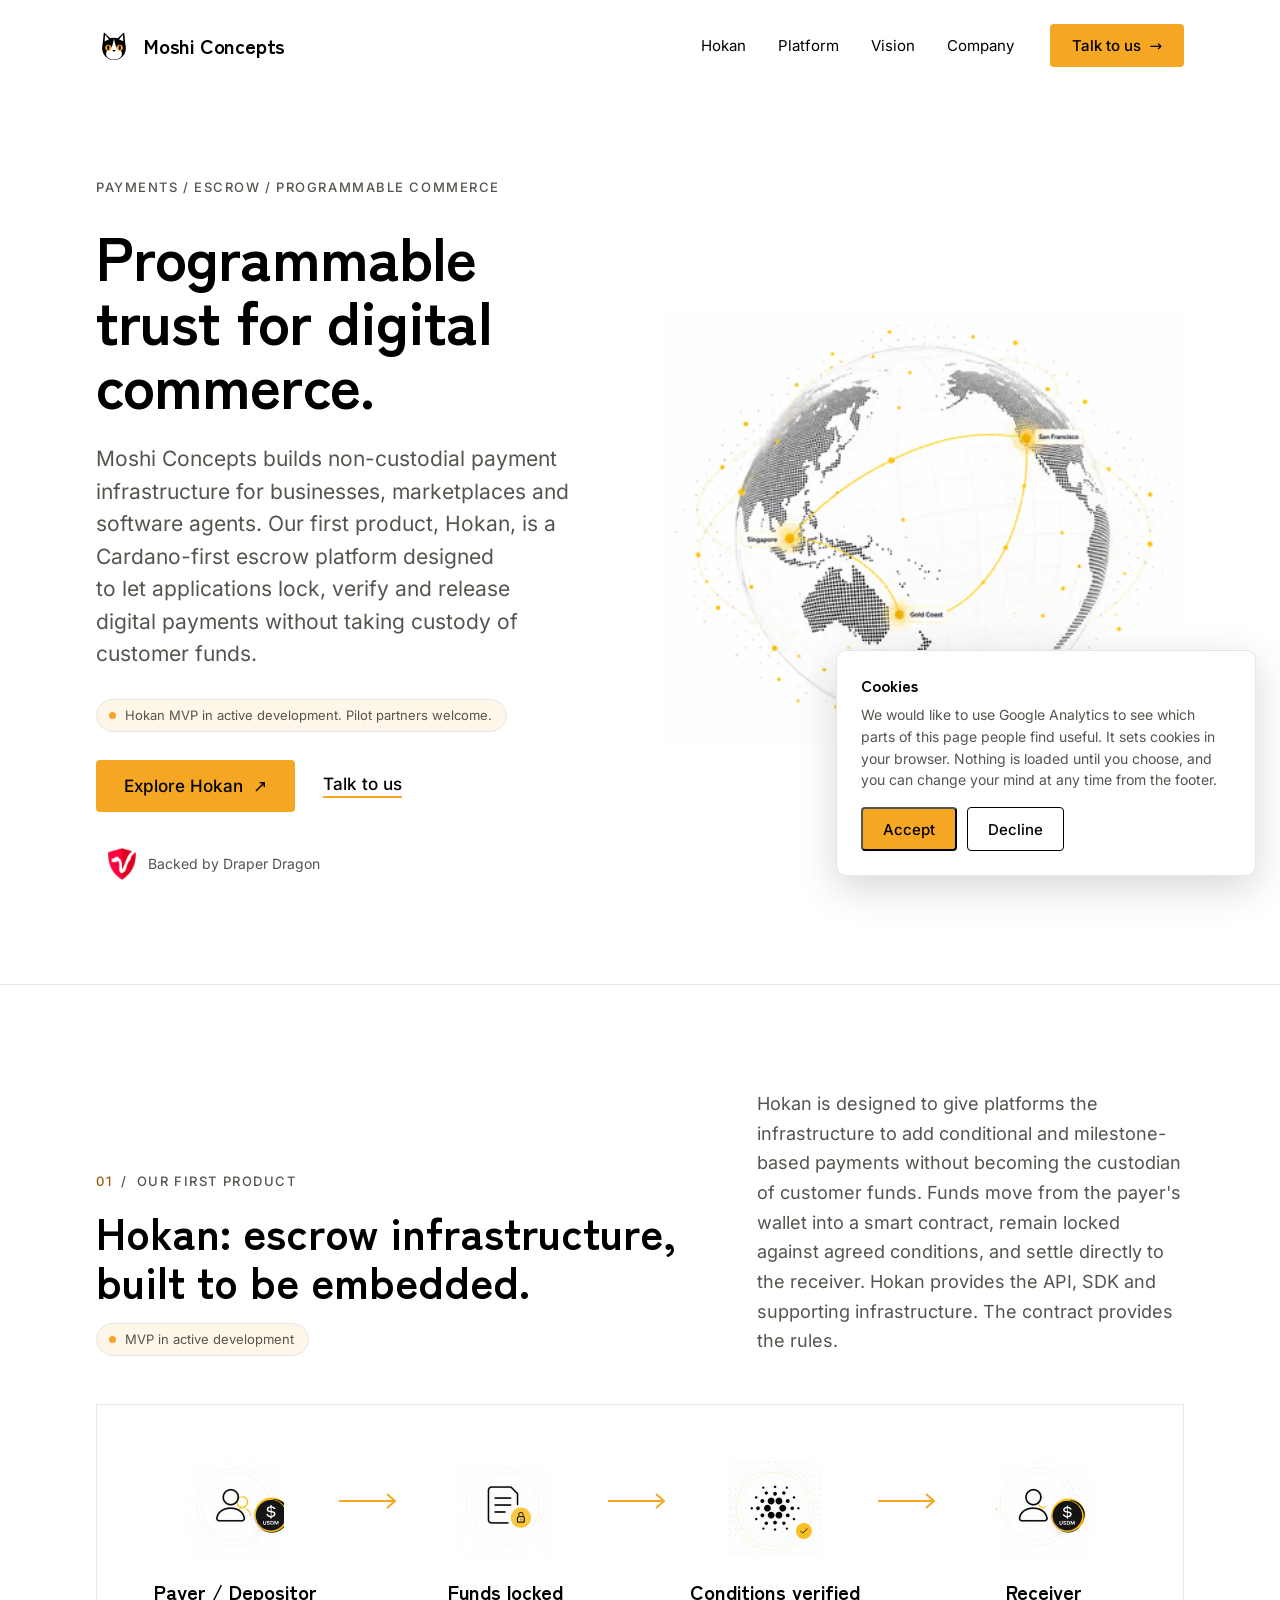
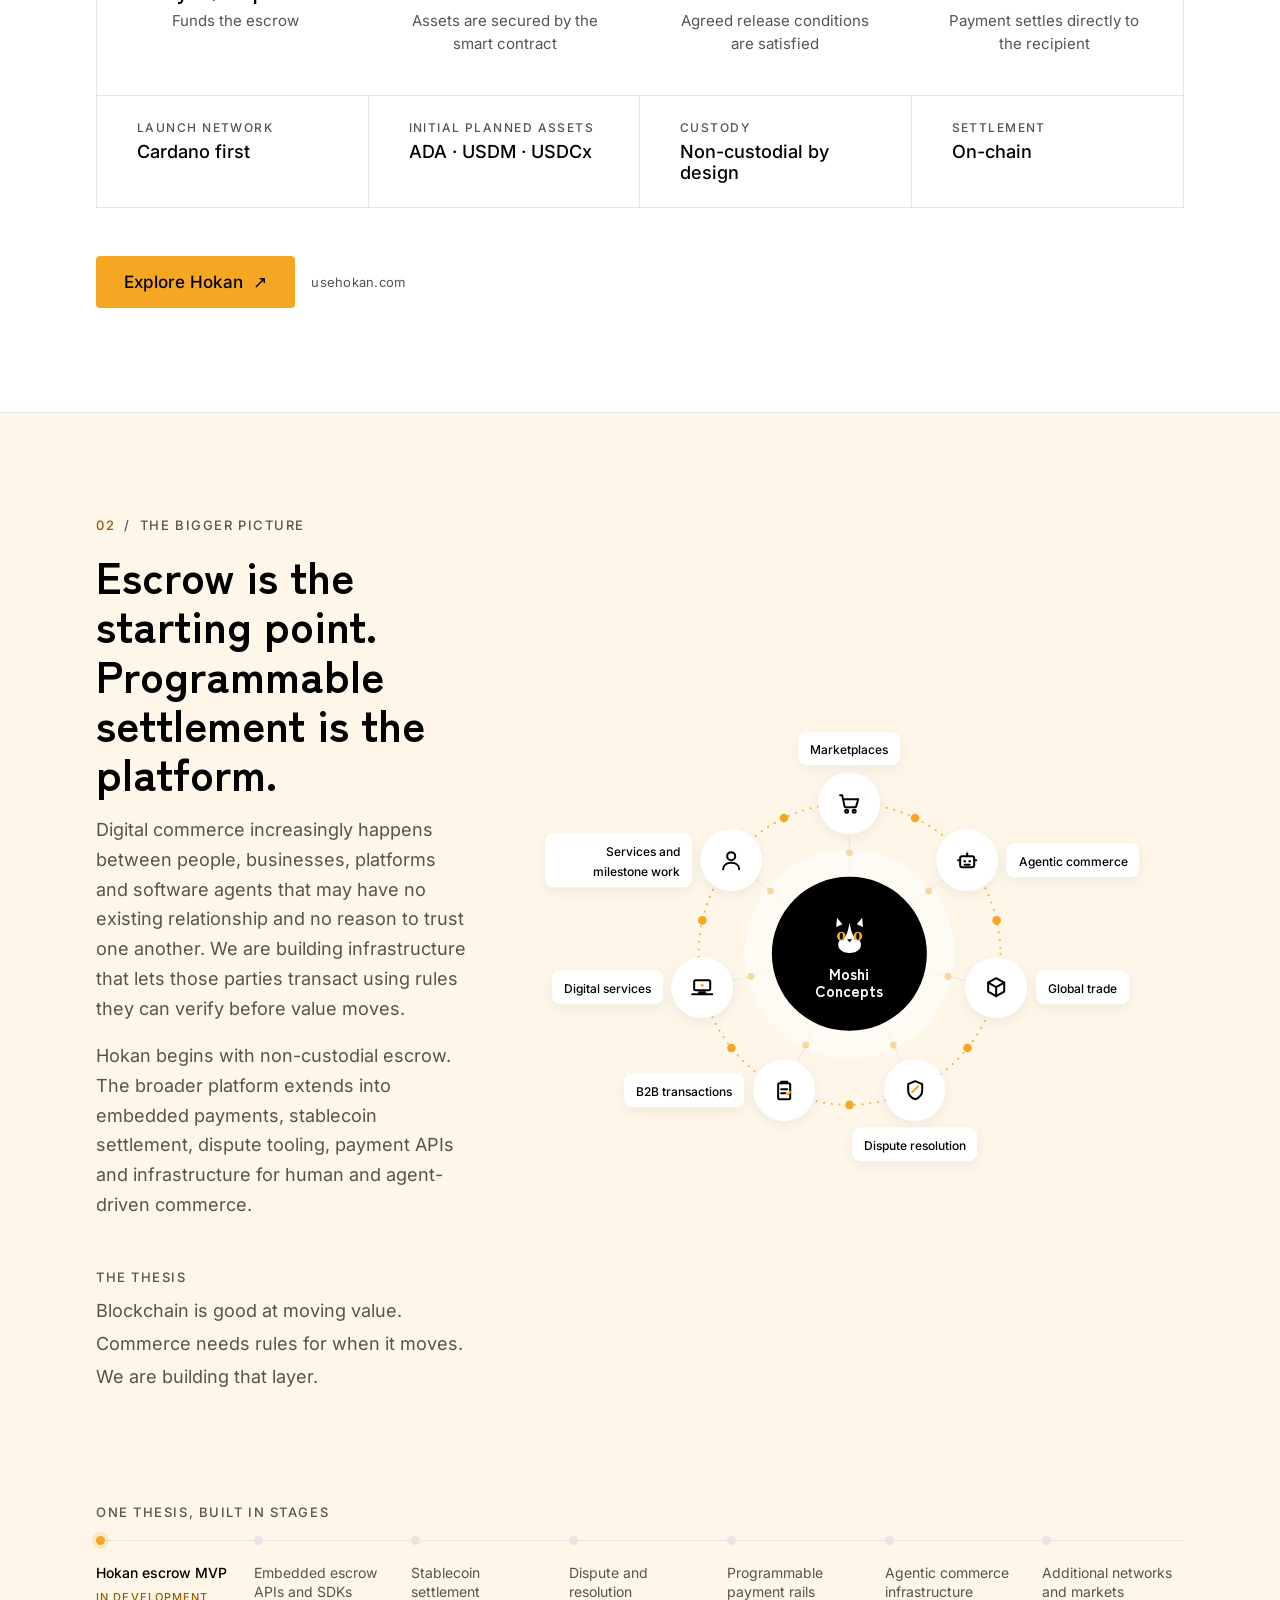
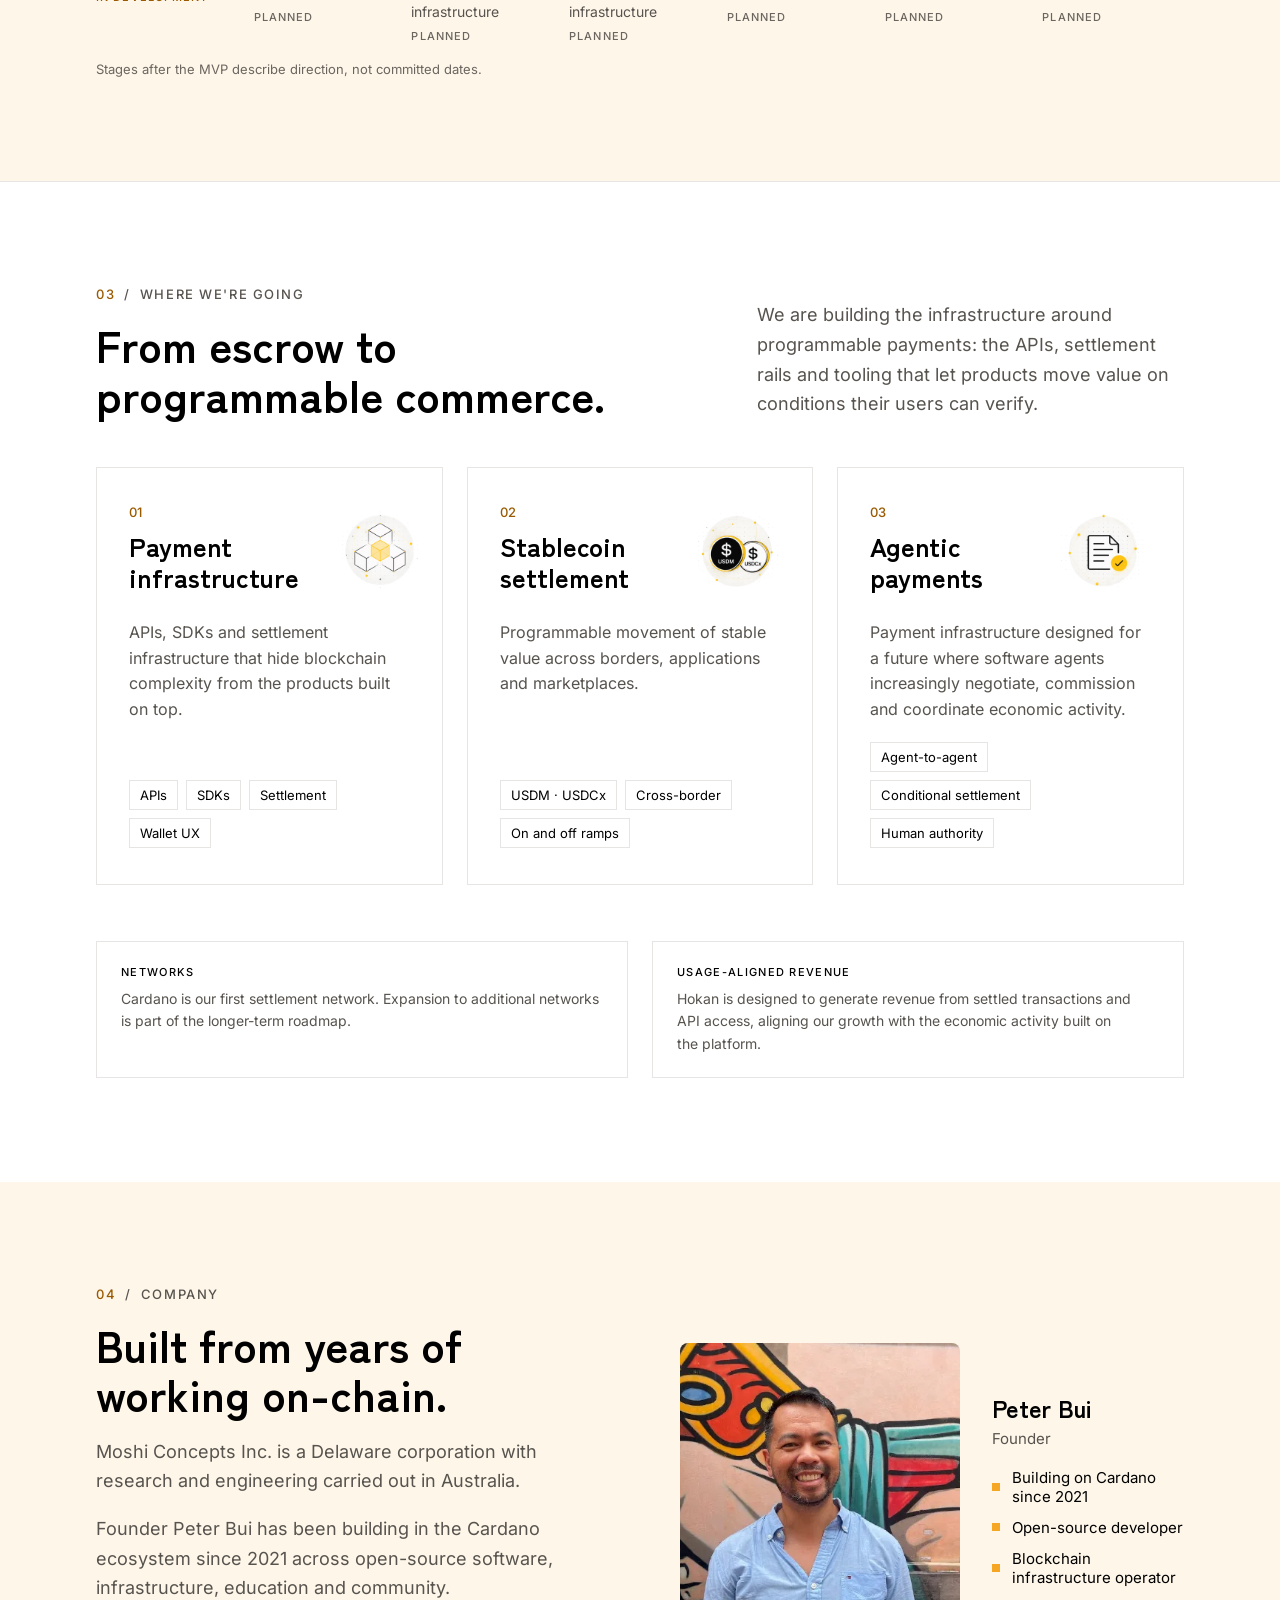
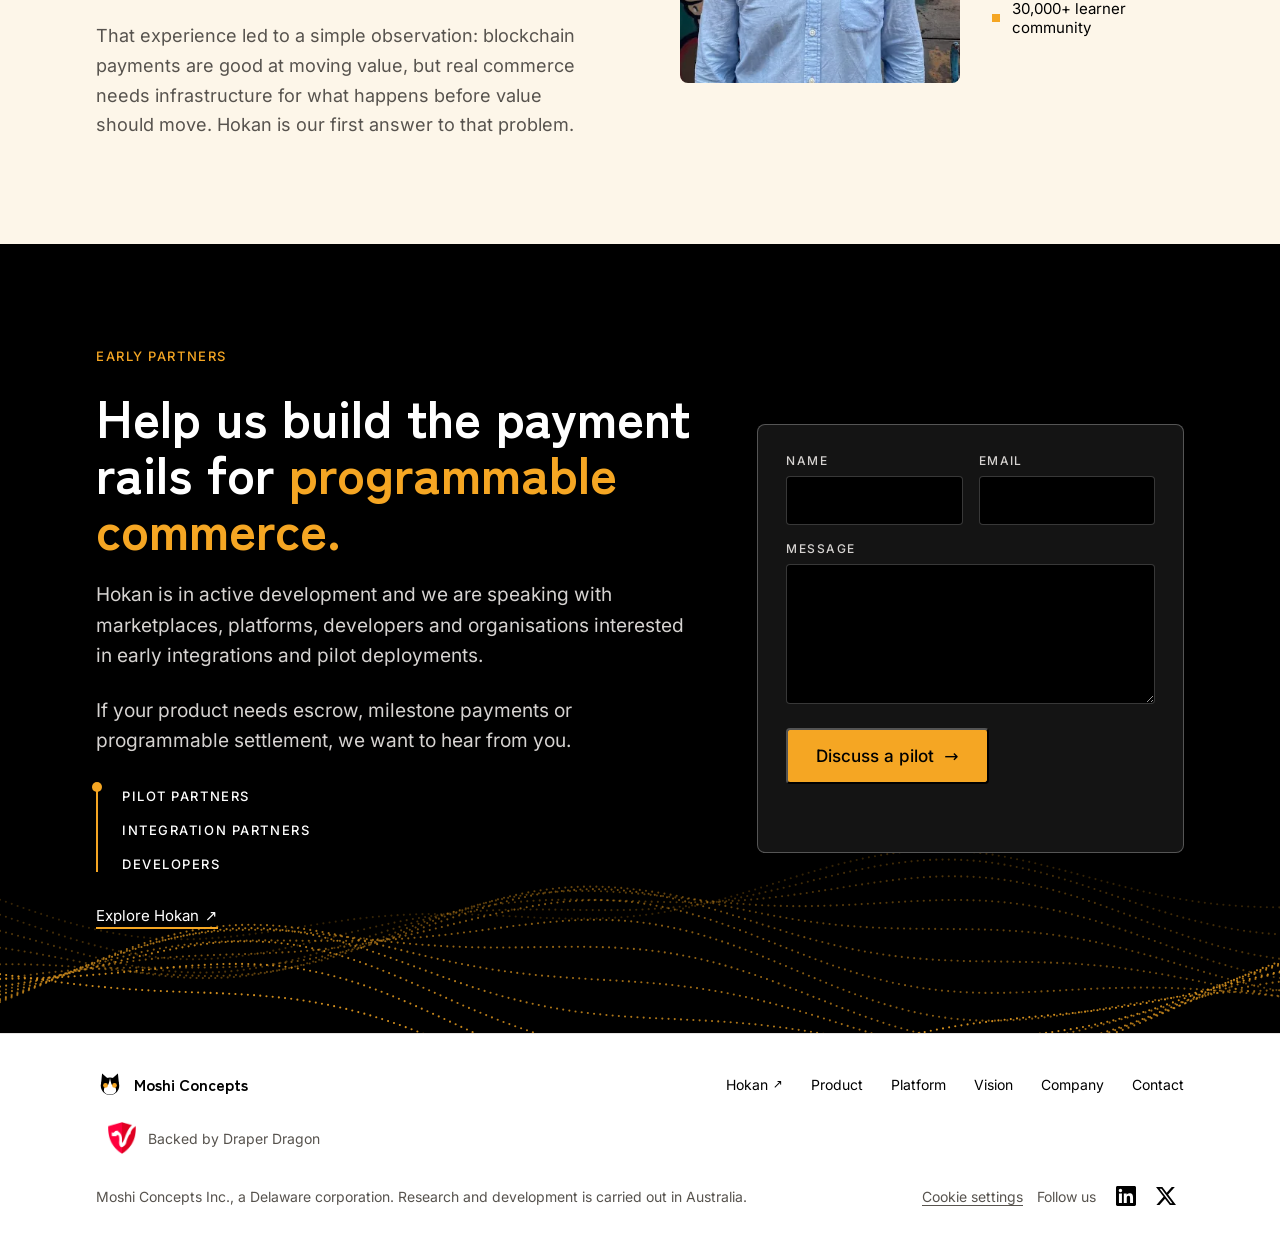
==== commit 5d6dc8d3: "Stop the contact-form spam and harden the API The spam ("n / n@n.co / hellohello") was posted straig" ====
--- a/public/index.html
+++ b/public/index.html
@@ -40,7 +40,7 @@
   <link rel="preload" href="assets/fonts/zen-kaku-700.woff2" as="font" type="font/woff2" crossorigin>
   <link rel="preload" href="assets/fonts/inter-var.woff2" as="font" type="font/woff2" crossorigin>
 
-  <link rel="stylesheet" href="styles.min.css?v=1">
+  <link rel="stylesheet" href="styles.min.css?v=3">
 
   <!-- Structured data (a data block: not executed, so the CSP does not apply) -->
   <script type="application/ld+json">
@@ -545,7 +545,6 @@
         <div class="form__hp" aria-hidden="true">
           <label>Website <input name="website" type="text" tabindex="-1" autocomplete="off"></label>
         </div>
-        <input type="hidden" name="ts" value="">
         <div class="form__actions">
           <button class="btn btn--lg btn--dark" type="submit">Discuss a pilot <span aria-hidden="true">→</span></button>
           <p class="form__status" role="status" aria-live="polite"></p>
@@ -553,6 +552,7 @@
         <!-- shown by the worker's redirect when JavaScript is off -->
         <p id="contact-sent" class="form__note form__note--ok">Thanks, your message is on its way. We will be in touch.</p>
         <p id="contact-error" class="form__note form__note--err">Something went wrong sending that. Please try again in a moment.</p>
+        <p id="contact-needs-js" class="form__note form__note--err">This form needs JavaScript turned on, which is how it keeps spam out. Please enable it and try again.</p>
       </form>
 
       <img class="cta__wave" src="assets/cta-wave.svg?v=1" loading="lazy" decoding="async" alt="" width="1440" height="260">
@@ -619,8 +619,9 @@
     </div>
   </div>
 
+  <script src="reveal.js?v=2" defer></script>
   <script src="eco.js?v=1" defer></script>
-  <script src="contact.js?v=1" defer></script>
+  <script src="contact.js?v=2" defer></script>
   <script src="analytics.js?v=2" defer></script>
   <script src="consent.js?v=1" defer></script>
 </body>
--- a/public/styles.min.css
+++ b/public/styles.min.css
@@ -1 +1 @@
-@font-face{font-family:'Inter';font-style:normal;font-weight:400 500;font-display:swap;src:url(assets/fonts/inter-var.woff2) format('woff2')}@font-face{font-family:'Zen Kaku Gothic New';font-style:normal;font-weight:700;font-display:swap;src:url(assets/fonts/zen-kaku-700.woff2) format('woff2')} :root{--page-bg:#FFFFFF;--ink:#000000; --body:#57534E; --body-dark:#D6D3D1; --hairline:#E7E5E4; --accent:#F5A623;--accent-rgb:245,166,35; --accent-hover:#9A5A00; --accent-press:#C97B0A; --tint:#FDF6E9; --font-head:'Zen Kaku Gothic New',system-ui,sans-serif;--font-body:'Inter',system-ui,-apple-system,Segoe UI,Roboto,sans-serif}*,*::before,*::after{box-sizing:border-box}html{scroll-behavior:smooth}body{margin:0;background:var(--page-bg);font-family:var(--font-body);color:var(--body);-webkit-font-smoothing:antialiased;text-rendering:optimizeLegibility}img{max-width:100%;display:block}h1,h2,h3{font-family:var(--font-head);font-weight:700;color:var(--ink);margin:0;text-wrap:pretty}p{margin:0;text-wrap:pretty}a{color:var(--accent-hover);text-decoration:none} .site{background:var(--page-bg);max-width:1440px;margin:0 auto;display:flex;flex-direction:column}  .eyebrow{font-size:12px;font-weight:500;letter-spacing:0.12em;text-transform:uppercase;color:var(--body)}.eyebrow__num{color:var(--accent-hover)}.eyebrow--accent{color:var(--accent)} .btn{display:inline-flex;align-items:center;gap:10px;background:var(--accent);color:var(--ink);font-family:var(--font-body);font-weight:500;border-radius:4px;white-space:nowrap}.btn:hover{background:var(--accent-press);color:var(--ink)}.btn:active{background:var(--accent-hover);color:#FFFFFF}.btn--nav{min-height:44px;padding:0 16px;font-size:14px}.btn--nav .btn__arrow{display:none}.btn--lg{min-height:48px;padding:0 24px;font-size:16px}.btn--dark:hover{background:#FFFFFF;color:var(--ink)} .section{border-top:1px solid var(--hairline)}.sec-head{display:flex;flex-direction:column;gap:24px}.sec-head__text{display:flex;flex-direction:column;gap:24px}.sec-head h2{font-size:30px;line-height:1.12}.sec-head__intro{font-size:16px;line-height:1.65}.sec-head__intro--desktop{display:none} .nav{display:flex;align-items:center;justify-content:space-between;padding:18px 24px}.brand{display:flex;align-items:center;gap:10px;color:var(--ink)}.brand__mark{width:32px;height:32px;flex:none}.brand__word{font-family:var(--font-head);font-weight:700;font-size:18px;letter-spacing:-0.01em}.nav__right{display:flex;align-items:center;gap:36px;flex:none}.nav__links{display:none} .hero{display:flex;flex-direction:column;gap:20px;padding:40px 24px 0;overflow:hidden}.hero__text{display:flex;flex-direction:column;gap:20px}.hero h1{font-size:40px;line-height:1.08;letter-spacing:-0.01em}.lead{font-size:17px;line-height:1.6}.hero__actions{display:flex;flex-direction:column;gap:20px;align-items:flex-start}.link-underline{display:none}.backed{display:flex;align-items:center;gap:10px;font-size:13px;color:var(--body)} picture{display:contents}.backed img{width:32px;height:32px;flex:none;object-fit:contain} .stage{display:inline-flex;align-items:center;gap:9px;align-self:flex-start;padding:7px 14px 7px 12px;border:1px solid var(--hairline);border-radius:999px;font-size:13px;line-height:1.3;color:var(--body);background:var(--tint)}.stage__dot{width:7px;height:7px;flex:none;border-radius:50%;background:var(--accent)}a.backed:hover{color:var(--accent-hover)} .hero__media{margin-top:16px}.hero__media img{display:block;width:100%;height:auto} .build{display:flex;flex-direction:column;gap:24px;padding:56px 24px}.flow{border:1px solid var(--hairline);background:#FFFFFF} .flow__steps{display:flex;flex-direction:column;align-items:center;gap:8px;padding:32px 24px}.step{display:flex;align-items:center;gap:16px;width:100%} .step__icon{width:72px;height:72px;flex:none;object-fit:contain}.step__text{display:flex;flex-direction:column;gap:4px}.step h3{font-size:18px}.step p{font-size:14px;line-height:1.5}.flow__arrow--h{display:none}.flow__arrow--v{align-self:flex-start;margin-left:24px} .flow__specs{display:grid;grid-template-columns:repeat(2,minmax(0,1fr));border-top:1px solid var(--hairline)}.spec{display:flex;flex-direction:column;gap:4px;padding:18px 20px}.spec:nth-child(1){border-right:1px solid var(--hairline);border-bottom:1px solid var(--hairline)}.spec:nth-child(2){border-bottom:1px solid var(--hairline)}.spec:nth-child(3){border-right:1px solid var(--hairline)}.spec__label{font-size:11px;font-weight:500;letter-spacing:0.12em;text-transform:uppercase}.spec__value{font-size:16px;font-weight:500;color:var(--ink)}.spec__long{display:none} .build__more{display:flex;flex-direction:column;gap:10px;align-items:flex-start}.build__more-note{font-size:13px;color:var(--body);letter-spacing:0.02em} .nav__ext{display:inline-flex;align-items:center;gap:5px}.nav__ext span{font-size:0.85em;line-height:1} .rail{margin-top:40px}.rail__title{font-family:var(--font-body);font-size:13px;font-weight:500;letter-spacing:0.12em;text-transform:uppercase;color:var(--body)}.rail__steps{list-style:none;margin:20px 0 0;padding:0;display:flex;flex-direction:column;gap:0}.rail__step{position:relative;display:flex;flex-direction:column;gap:4px;justify-content:flex-start;padding:0 0 22px 26px;border-left:1px solid var(--hairline)}.rail__step:last-child{border-left-color:transparent;padding-bottom:0}.rail__dot{position:absolute;left:-5px;top:5px;width:9px;height:9px;border-radius:50%;background:var(--hairline)}.rail__step--now .rail__dot{background:var(--accent);box-shadow:0 0 0 4px rgba(var(--accent-rgb),0.18)}.rail__label{font-size:15px;line-height:1.35;color:var(--body)}.rail__step--now .rail__label{color:var(--ink);font-weight:500}.rail__when{font-size:11px;font-weight:500;letter-spacing:0.1em;text-transform:uppercase;color:#6B6560}.rail__step--now .rail__when{color:var(--accent-hover)}.rail__note{margin-top:18px;font-size:13px;color:#6B6560} .notes{display:flex;flex-direction:column;gap:14px;margin-top:8px}.note{padding:18px 20px;border:1px solid var(--hairline);font-size:14px;line-height:1.6;color:var(--body)}.note__label{display:block;margin-bottom:6px;font-size:11px;font-weight:500;letter-spacing:0.12em;text-transform:uppercase;color:var(--ink)} .cta__alt{margin-top:10px;display:inline-flex;align-items:center;gap:6px;align-self:flex-start;color:#FFFFFF;font-size:15px;border-bottom:2px solid var(--accent);padding-bottom:2px}.cta__alt:hover{color:var(--accent)} .look{display:flex;flex-direction:column;gap:24px;padding:56px 24px}.cards{display:flex;flex-direction:column;gap:16px}.card{display:flex;flex-direction:column;gap:16px;padding:28px 24px;border:1px solid var(--hairline)}.card__top{display:flex;justify-content:space-between;align-items:flex-start;gap:16px}.card__heading{display:flex;flex-direction:column;gap:8px}.card__num{font-size:13px;font-weight:500;color:var(--accent-hover)}.card h3{font-size:22px;line-height:1.2}.card__icon{width:72px;height:72px;flex:none;object-fit:contain}.card p{font-size:15px;line-height:1.6}.chips{display:flex;flex-wrap:wrap;gap:8px}.chip{font-size:12px;padding:6px 10px;border:1px solid var(--hairline);color:var(--ink)} @media (hover:hover){.card{transition:border-color 200ms ease,box-shadow 200ms ease,transform 200ms ease}.card:hover{border-color:var(--accent);box-shadow:0 0 0 4px rgba(var(--accent-rgb),0.12),0 12px 32px rgba(var(--accent-rgb),0.20);transform:translateY(-2px)}.chip{transition:border-color 160ms ease,color 160ms ease,background-color 160ms ease}.chip:hover{border-color:var(--accent);background:rgba(var(--accent-rgb),0.10);color:var(--accent-hover)}} @media (prefers-reduced-motion:reduce){.card,.chip{transition:none}.card:hover{transform:none}} .trust{display:flex;flex-direction:column;gap:32px;padding:56px 24px;background:var(--tint)}.trust__text{display:flex;flex-direction:column;gap:24px}.trust h2{font-size:30px;line-height:1.12}.trust__intro{font-size:16px;line-height:1.65}.trust__uses{display:none;flex-direction:column;gap:10px;margin-top:8px}.trust__uses-label{font-size:12px;font-weight:500;letter-spacing:0.12em;text-transform:uppercase;color:var(--body)}.trust__uses-list{list-style:none;margin:0;padding:0;display:flex;flex-direction:column;gap:4px;font-size:16px;line-height:1.6;color:var(--body)} .eco{display:flex;flex-direction:column;gap:12px}.eco__orbit{display:none}.eco__hub{display:none;width:140px;height:140px;border-radius:50%;background:#000000;color:#FFFFFF;flex-direction:column;align-items:center;justify-content:center;font-family:var(--font-head);font-weight:700;line-height:1.15;text-align:center}.eco__nodes{list-style:none;margin:0;padding:0;display:flex;flex-direction:column;gap:12px;width:100%}  .eco__label-mobile{font-size:12px;font-weight:500;letter-spacing:0.12em;text-transform:uppercase;color:var(--body);margin-bottom:4px}.eco__node:nth-child(1){order:1}.eco__node:nth-child(2){order:4}.eco__node:nth-child(3){order:3}.eco__node:nth-child(4){order:7}.eco__node:nth-child(5){order:5}.eco__node:nth-child(6){order:6}.eco__node:nth-child(7){order:2}.eco__node{display:flex;align-items:center;gap:16px;padding:16px 18px;background:#FFFFFF;border-radius:14px;box-shadow:0 4px 14px rgba(0,0,0,0.06)}.eco__icon{width:56px;height:56px;flex:none;border-radius:50%;background:#FFFFFF;border:1px solid var(--hairline);display:flex;align-items:center;justify-content:center;color:var(--ink)}.eco__icon svg{width:26px;height:26px}.eco__text{display:flex;flex-direction:column;gap:3px;flex:1;min-width:0}.eco__label{font-family:var(--font-head);font-weight:700;font-size:16px;line-height:1.25;color:var(--ink)}.eco__sub{font-size:13px;line-height:1.4;color:var(--body)}.eco__go{width:28px;height:28px;flex:none;border-radius:50%;background:var(--accent);color:var(--ink);display:flex;align-items:center;justify-content:center;font-size:14px;line-height:1} .who{display:flex;flex-direction:column;gap:24px;padding:56px 24px;background:var(--tint)}.who__text{display:flex;flex-direction:column;gap:24px}.who h2{font-size:30px;line-height:1.12}.who__text p{font-size:16px;line-height:1.65}.founder{display:flex;gap:20px;align-items:center;margin-top:8px}.founder__photo{width:140px;height:170px;flex:none;border-radius:8px;object-fit:cover}.founder__details{display:flex;flex-direction:column;gap:14px}.founder__id{display:flex;flex-direction:column;gap:2px}.founder__name{font-family:var(--font-head);font-weight:700;font-size:20px;color:var(--ink)}.founder__role{font-size:14px}.creds{margin:0;padding:0;list-style:none;display:flex;flex-direction:column;gap:8px;font-size:14px;color:var(--ink)}.creds li{display:flex;align-items:center;gap:10px}.creds li::before{content:"";width:7px;height:7px;background:var(--accent);flex:none} .cta{position:relative;overflow:hidden;display:flex;flex-direction:column;gap:32px;padding:56px 24px;background:#000000;color:#FFFFFF}.cta__text{display:flex;flex-direction:column;gap:20px;align-items:flex-start;position:relative;z-index:1}.cta__pillars{list-style:none;margin:0;padding:0 0 0 24px;border-left:2px solid var(--accent);display:flex;flex-direction:column;gap:16px;position:relative;z-index:1;align-self:flex-start;margin-top:8px}.cta__pillars::before{content:"";position:absolute;left:-6px;top:-6px;width:10px;height:10px;border-radius:50%;background:var(--accent)}.cta__pillar{font-size:12px;font-weight:500;letter-spacing:0.12em;text-transform:uppercase;color:#FFFFFF} .cta__wave{position:absolute;left:0;right:0;bottom:0;width:100%;height:auto;pointer-events:none;opacity:0.85}.cta h2{font-size:34px;line-height:1.1;color:#FFFFFF}.cta__accent{color:var(--accent)}.cta p{font-size:16px;line-height:1.6;color:var(--body-dark)} .cta__form{position:relative;z-index:1;width:100%;padding:24px;background:#141414; border:1px solid rgba(255,255,255,0.28);border-radius:8px;display:flex;flex-direction:column;gap:16px}.form__row{display:flex;flex-direction:column;gap:16px}.form__field{display:flex;flex-direction:column;gap:8px}.form__label{font-size:12px;font-weight:500;letter-spacing:0.12em;text-transform:uppercase;color:var(--body-dark)}.form__input{width:100%;padding:12px 14px;background:#000000;border:1px solid rgba(255,255,255,0.22);border-radius:4px;color:#FFFFFF;font:inherit;font-size:16px; line-height:1.4}.form__input:focus{outline:none;border-color:var(--accent);box-shadow:0 0 0 3px rgba(245,166,35,0.3)}textarea.form__input{resize:vertical;min-height:140px}.form__hp{position:absolute;left:-9999px;width:1px;height:1px;overflow:hidden}.form__actions{display:flex;flex-direction:column;gap:12px;align-items:flex-start}.form__status{font-size:14px;line-height:1.5;color:var(--body-dark);min-height:1.5em}.form__status--ok,.form__note--ok{color:var(--accent)}.form__status--err,.form__note--err{color:#F87171}.form__note{display:none;font-size:14px;line-height:1.5}.form__note:target{display:block}.btn:disabled{opacity:0.7;cursor:wait} .footer{display:flex;flex-direction:column;gap:16px;padding:28px 24px;border-top:1px solid var(--hairline);font-size:13px}.footer__brand{display:none}.footer__links{display:flex;flex-direction:column;gap:2px}.footer__links a{color:var(--ink);min-height:44px;display:inline-flex;align-items:center}.footer__links a:hover{color:var(--accent-hover)}.footer__backed{align-self:flex-start}.footer__consent{align-self:flex-start;font:inherit;color:var(--body);background:none;border:0;padding:0;cursor:pointer;text-decoration:underline;text-underline-offset:3px}.footer__consent:hover{color:var(--accent-hover)}  .consent{position:fixed;left:16px;right:16px;bottom:16px;z-index:50;display:flex;flex-direction:column;gap:16px;padding:20px;background:#FFFFFF;border:1px solid var(--hairline);border-radius:10px;box-shadow:0 12px 40px rgba(0,0,0,0.16)}.consent[hidden]{display:none}.consent__title{font-size:16px;line-height:1.3}.consent p{font-size:14px;line-height:1.55;color:var(--body);margin:8px 0 0}.consent__actions{display:flex;gap:10px} .consent__btn{flex:1;min-height:44px;padding:0 20px;font-size:15px;justify-content:center}.consent__btn--no{background:transparent;border:1px solid var(--ink)}.consent__btn--no:hover{background:var(--ink);color:#FFFFFF}.footer__bottom{display:flex;flex-direction:column;gap:14px}.footer__social{display:flex;align-items:center;gap:4px}.footer__social-label{margin-right:8px}.footer__social a{width:44px;height:44px;display:inline-flex;align-items:center;justify-content:center;color:var(--ink)}.footer__social a:hover{color:var(--accent-hover)}.footer__social svg{width:20px;height:20px} @media (min-width:960px){.eyebrow{font-size:13px} .nav{padding:24px 96px}.brand{gap:12px}.brand__mark{width:36px;height:36px}.brand__word{font-size:20px} .nav__links{display:flex;align-items:center;gap:clamp(20px,2.5vw,36px);font-size:15px}.nav__links a{color:var(--ink);white-space:nowrap}.nav__links a:hover{color:var(--accent-hover)}.btn--nav{min-height:0;padding:12px 22px;font-size:15px;gap:8px}.btn--nav .btn__arrow{display:inline} .hero{display:grid; grid-template-columns:minmax(0,1fr) minmax(0,1fr);gap:48px;align-items:end;padding:88px 96px 0}.hero__text{gap:28px;padding-bottom:104px;align-self:center}.hero h1{font-size:clamp(42px,4.72vw,68px);line-height:1.06;letter-spacing:-0.015em}.lead{font-size:21px;line-height:1.55;max-width:58ch}.hero__actions{flex-direction:row;align-items:center;gap:28px}.btn--lg{min-height:0;padding:16px 28px;font-size:17px}.link-underline{display:inline;font-size:17px;font-weight:500;color:var(--ink);border-bottom:2px solid var(--accent);padding-bottom:2px}.link-underline:hover{color:var(--accent-hover)}.backed{font-size:14px;margin-top:8px}.footer__backed{margin-top:0}.hero__media{margin-top:0;align-self:center;margin-bottom:104px;} .sec-head{display:grid;grid-template-columns:minmax(0,7fr) minmax(0,5fr);gap:64px;align-items:end}.sec-head__text{gap:18px}.sec-head h2{font-size:44px}.sec-head__intro{font-size:18px}.sec-head__intro--desktop{display:block} .build{gap:48px;padding:104px 96px}.flow__steps{display:grid;grid-template-columns:minmax(0,1fr) 72px minmax(0,1fr) 72px minmax(0,1fr) 72px minmax(0,1fr);align-items:start;gap:0;padding:48px 40px 40px}.step{flex-direction:column;align-items:center;text-align:center;gap:8px;width:auto}.step__icon{width:96px;height:96px;margin-bottom:12px}.step h3{font-size:20px}.step p{font-size:15px}.flow__arrow--h{display:block;margin-top:36px}.flow__arrow--v{display:none}.flow__specs{grid-template-columns:repeat(4,minmax(0,1fr))}.spec{gap:6px;padding:24px 40px}.spec:nth-child(1),.spec:nth-child(2),.spec:nth-child(3){border-right:1px solid var(--hairline);border-bottom:0}.spec__label{font-size:12px}.spec__value{font-size:18px}.spec__long{display:inline}.build__more{flex-direction:row;align-items:center;gap:16px}.rail{margin-top:64px}.rail__steps{flex-direction:row;gap:0}.rail__step{flex:1;min-width:0;padding:22px 16px 0 0;border-left:0;border-top:1px solid var(--hairline)}.rail__step:last-child{border-top-color:var(--hairline);padding-right:0}.rail__dot{left:0;top:-5px}.rail__label{font-size:14px;line-height:1.4}.rail__when{margin-top:4px}.notes{flex-direction:row;gap:24px}.note{flex:1;padding:22px 24px} .look{gap:48px;padding:104px 96px}.cards{display:grid;grid-template-columns:repeat(3,minmax(0,1fr));gap:24px}.card{gap:20px;padding:36px 32px}.card__heading{gap:10px}.card h3{font-size:26px}.card__icon{width:96px;height:96px}.card p{font-size:16px}.chips{margin-top:auto}.chip{font-size:13px} .who{display:grid;grid-template-columns:minmax(0,6fr) minmax(0,6fr);gap:80px;align-items:center;padding:104px 96px}.who__text{gap:18px}.who h2{font-size:44px}.who__text p{font-size:18px;max-width:56ch}.founder{display:grid;grid-template-columns:280px minmax(0,1fr);gap:32px;margin-top:0}.founder__photo{width:280px;height:340px}.founder__details{gap:20px}.founder__id{gap:4px}.founder__name{font-size:24px}.founder__role{font-size:15px}.creds{gap:12px;font-size:15px}.creds li{gap:12px}.creds li::before{width:8px;height:8px} .cta{display:grid;grid-template-columns:minmax(0,7fr) minmax(0,5fr);gap:64px;align-items:center;padding:104px 96px}.cta__text{gap:24px}.cta h2{font-size:52px;line-height:1.08}.cta p{font-size:19px;max-width:52ch}.cta .btn--lg{margin-top:8px} .trust{gap:48px;padding:104px 96px}.trust__text{gap:18px;max-width:62ch}.trust h2{font-size:44px}.trust__intro{font-size:18px}.trust__uses{display:flex;margin-top:32px;gap:12px}.trust__uses-label{font-size:13px}.trust__uses-list{font-size:18px}.eco__label-mobile{display:none}.eco{container-type:inline-size;display:block;position:relative;width:100%;max-width:780px;height:0;padding-bottom:71.79%; margin:0 auto;gap:0}.eco__orbit{display:block;position:absolute;inset:0;width:100%;height:100%;pointer-events:none;transform:translate(calc(var(--px,0px) * 0.6),calc(var(--py,0px) * 0.6))}.eco__hub{display:flex;position:absolute;left:50%;top:50%;width:23.08cqw;height:23.08cqw;transform:translate(-50%,-50%) translate(calc(var(--px,0px) * 0.35),calc(var(--py,0px) * 0.35));box-shadow:0 0 0 4.1cqw rgba(255,255,255,0.55);gap:0.77cqw;font-size:clamp(14px,2.31cqw,18px)}.eco__hub svg{width:7.7cqw;height:7.7cqw}.eco__nodes{position:absolute;inset:0;display:block;width:auto;gap:0} .eco__node{order:0;position:absolute;width:9.23cqw;height:9.23cqw;padding:0;gap:0;background:none;border-radius:0;box-shadow:none; transform:translate(-50%,-50%) translate(calc(var(--px,0px) * var(--depth,1)),calc(var(--py,0px) * var(--depth,1)))} .eco__node:nth-child(1){left:50.00%;top:18.57%;--depth:1.15}.eco__node:nth-child(2){left:67.64%;top:30.40%;--depth:0.9}.eco__node:nth-child(3){left:72.00%;top:56.99%;--depth:1.1}.eco__node:nth-child(4){left:59.79%;top:78.32%;--depth:0.95}.eco__node:nth-child(5){left:40.21%;top:78.32%;--depth:1.05}.eco__node:nth-child(6){left:28.00%;top:56.99%;--depth:0.85}.eco__node:nth-child(7){left:32.36%;top:30.40%;--depth:1.2}.eco__icon{width:9.23cqw;height:9.23cqw;border:0;box-shadow:0 4px 14px rgba(0,0,0,0.06)}.eco__icon svg{width:3.6cqw;height:3.6cqw} .eco__text{position:absolute;display:block;flex:none;min-width:0;background:#FFFFFF;border-radius:8px;box-shadow:0 4px 14px rgba(0,0,0,0.06);padding:clamp(6px,1.03cqw,8px) clamp(10px,1.79cqw,14px);white-space:nowrap}.eco__label{font-family:var(--font-body);font-weight:500;font-size:clamp(12px,1.79cqw,14px);line-height:1.3}.eco__sub,.eco__go{display:none}.eco__node--below .eco__text{top:100%;left:50%;transform:translateX(-50%);margin-top:1.03cqw}.eco__node--above .eco__text{bottom:100%;left:50%;transform:translateX(-50%);margin-bottom:1.03cqw}.eco__node--right .eco__text{left:100%;top:50%;transform:translateY(-50%);margin-left:1.28cqw;white-space:normal;width:max-content;max-width:22cqw}.eco__node--left .eco__text{right:100%;top:50%;transform:translateY(-50%);margin-right:1.28cqw;white-space:normal;width:max-content;max-width:22cqw;text-align:right} .eco__node{cursor:default}.eco__icon,.eco__text{transition:scale 0.25s ease,box-shadow 0.25s ease}.eco__node:hover .eco__icon{scale:1.08;box-shadow:0 0 0 2px var(--accent),0 8px 22px rgba(0,0,0,0.10)}.eco__node:hover .eco__text{box-shadow:0 8px 22px rgba(0,0,0,0.10)}@media (prefers-reduced-motion:no-preference){.eco__icon{animation:eco-float 6s ease-in-out infinite alternate}.eco__node:nth-child(2) .eco__icon{animation-delay:-1s}.eco__node:nth-child(3) .eco__icon{animation-delay:-2s}.eco__node:nth-child(4) .eco__icon{animation-delay:-3s}.eco__node:nth-child(5) .eco__icon{animation-delay:-4s}.eco__node:nth-child(6) .eco__icon{animation-delay:-5s}.eco__node:nth-child(7) .eco__icon{animation-delay:-1.5s}} .cta{gap:64px}.cta__pillars{gap:18px}.cta__form{align-self:center;padding:28px}.form__row{flex-direction:row}.form__row .form__field{flex:1;min-width:0}.cta__pillar{font-size:13px} .footer{gap:24px;padding:36px 96px;font-size:14px}.footer__row{display:flex;align-items:center;justify-content:space-between;gap:32px}.footer__brand{display:flex;align-items:center;gap:10px;color:var(--ink)}.footer__brand span{font-family:var(--font-head);font-weight:700;font-size:16px}.footer__links{flex-direction:row;align-items:center;gap:28px}.footer__links a{min-height:0}.footer__bottom{flex-direction:row;align-items:center;justify-content:space-between}.footer__legal{order:1}.footer__social a{width:36px;height:36px}.footer__legal{flex:1}.footer__consent{order:2;align-self:auto}.footer__social{order:3}.consent{left:auto;right:24px;bottom:24px;max-width:420px;padding:24px}.consent__btn{flex:none}} @media (min-width:1200px){.trust{display:grid;grid-template-columns:minmax(0,5fr) minmax(0,9fr);gap:48px;align-items:center}.trust__text{max-width:none}.rail{grid-column:1 / -1}}@keyframes eco-float{from{translate:0 0}to{translate:0 -5px}} @media (prefers-reduced-motion:reduce){html{scroll-behavior:auto}}
+@font-face{font-family:'Inter';font-style:normal;font-weight:400 500;font-display:swap;src:url(assets/fonts/inter-var.woff2) format('woff2')}@font-face{font-family:'Zen Kaku Gothic New';font-style:normal;font-weight:700;font-display:swap;src:url(assets/fonts/zen-kaku-700.woff2) format('woff2')} :root{--page-bg:#FFFFFF;--ink:#000000; --body:#57534E; --body-dark:#D6D3D1; --hairline:#E7E5E4; --accent:#F5A623;--accent-rgb:245,166,35; --accent-hover:#9A5A00; --accent-press:#C97B0A; --tint:#FDF6E9; --font-head:'Zen Kaku Gothic New',system-ui,sans-serif;--font-body:'Inter',system-ui,-apple-system,Segoe UI,Roboto,sans-serif}*,*::before,*::after{box-sizing:border-box}html{scroll-behavior:smooth}body{margin:0;background:var(--page-bg);font-family:var(--font-body);color:var(--body);-webkit-font-smoothing:antialiased;text-rendering:optimizeLegibility}img{max-width:100%;display:block}h1,h2,h3{font-family:var(--font-head);font-weight:700;color:var(--ink);margin:0;text-wrap:pretty}p{margin:0;text-wrap:pretty}a{color:var(--accent-hover);text-decoration:none} .site{background:var(--page-bg);max-width:1440px;margin:0 auto;display:flex;flex-direction:column}  .eyebrow{font-size:12px;font-weight:500;letter-spacing:0.12em;text-transform:uppercase;color:var(--body)}.eyebrow__num{color:var(--accent-hover)}.eyebrow--accent{color:var(--accent)} .btn{display:inline-flex;align-items:center;gap:10px;background:var(--accent);color:var(--ink);font-family:var(--font-body);font-weight:500;border-radius:4px;white-space:nowrap}.btn:hover{background:var(--accent-press);color:var(--ink)}.btn:active{background:var(--accent-hover);color:#FFFFFF}.btn--nav{min-height:44px;padding:0 16px;font-size:14px}.btn--nav .btn__arrow{display:none}.btn--lg{min-height:48px;padding:0 24px;font-size:16px}.btn--dark:hover{background:#FFFFFF;color:var(--ink)} .section{border-top:1px solid var(--hairline)}.sec-head{display:flex;flex-direction:column;gap:24px}.sec-head__text{display:flex;flex-direction:column;gap:24px}.sec-head h2{font-size:30px;line-height:1.12}.sec-head__intro{font-size:16px;line-height:1.65}.sec-head__intro--desktop{display:none} .nav{display:flex;align-items:center;justify-content:space-between;padding:18px 24px}.brand{display:flex;align-items:center;gap:10px;color:var(--ink)}.brand__mark{width:32px;height:32px;flex:none}.brand__word{font-family:var(--font-head);font-weight:700;font-size:18px;letter-spacing:-0.01em}.nav__right{display:flex;align-items:center;gap:36px;flex:none}.nav__links{display:none} .hero{display:flex;flex-direction:column;gap:20px;padding:40px 24px 0;overflow:hidden}.hero__text{display:flex;flex-direction:column;gap:20px}.hero h1{font-size:40px;line-height:1.08;letter-spacing:-0.01em}.lead{font-size:17px;line-height:1.6}.hero__actions{display:flex;flex-direction:column;gap:20px;align-items:flex-start}.link-underline{display:none}.backed{display:flex;align-items:center;gap:10px;font-size:13px;color:var(--body)} picture{display:contents}.backed img{width:32px;height:32px;flex:none;object-fit:contain} .stage{display:inline-flex;align-items:center;gap:9px;align-self:flex-start;padding:7px 14px 7px 12px;border:1px solid var(--hairline);border-radius:999px;font-size:13px;line-height:1.3;color:var(--body);background:var(--tint)}.stage__dot{width:7px;height:7px;flex:none;border-radius:50%;background:var(--accent)}a.backed:hover{color:var(--accent-hover)} .hero__media{margin-top:16px}.hero__media img{display:block;width:100%;height:auto} .build{display:flex;flex-direction:column;gap:24px;padding:56px 24px}.flow{border:1px solid var(--hairline);background:#FFFFFF} .flow__steps{display:flex;flex-direction:column;align-items:center;gap:8px;padding:32px 24px}.step{display:flex;align-items:center;gap:16px;width:100%} .step__icon{width:72px;height:72px;flex:none;object-fit:contain}.step__text{display:flex;flex-direction:column;gap:4px}.step h3{font-size:18px}.step p{font-size:14px;line-height:1.5}.flow__arrow--h{display:none}.flow__arrow--v{align-self:flex-start;margin-left:24px} .flow__specs{display:grid;grid-template-columns:repeat(2,minmax(0,1fr));border-top:1px solid var(--hairline)}.spec{display:flex;flex-direction:column;gap:4px;padding:18px 20px}.spec:nth-child(1){border-right:1px solid var(--hairline);border-bottom:1px solid var(--hairline)}.spec:nth-child(2){border-bottom:1px solid var(--hairline)}.spec:nth-child(3){border-right:1px solid var(--hairline)}.spec__label{font-size:11px;font-weight:500;letter-spacing:0.12em;text-transform:uppercase}.spec__value{font-size:16px;font-weight:500;color:var(--ink)}.spec__long{display:none} .build__more{display:flex;flex-direction:column;gap:10px;align-items:flex-start}.build__more-note{font-size:13px;color:var(--body);letter-spacing:0.02em} .nav__ext{display:inline-flex;align-items:center;gap:5px}.nav__ext span{font-size:0.85em;line-height:1} .rail{margin-top:40px}.rail__title{font-family:var(--font-body);font-size:13px;font-weight:500;letter-spacing:0.12em;text-transform:uppercase;color:var(--body)}.rail__steps{list-style:none;margin:20px 0 0;padding:0;display:flex;flex-direction:column;gap:0}.rail__step{position:relative;display:flex;flex-direction:column;gap:4px;justify-content:flex-start;padding:0 0 22px 26px;border-left:1px solid var(--hairline)}.rail__step:last-child{border-left-color:transparent;padding-bottom:0}.rail__dot{position:absolute;left:-5px;top:5px;width:9px;height:9px;border-radius:50%;background:var(--hairline)}.rail__step--now .rail__dot{background:var(--accent);box-shadow:0 0 0 4px rgba(var(--accent-rgb),0.18)}.rail__label{font-size:15px;line-height:1.35;color:var(--body)}.rail__step--now .rail__label{color:var(--ink);font-weight:500}.rail__when{font-size:11px;font-weight:500;letter-spacing:0.1em;text-transform:uppercase;color:#6B6560}.rail__step--now .rail__when{color:var(--accent-hover)}.rail__note{margin-top:18px;font-size:13px;color:#6B6560} .notes{display:flex;flex-direction:column;gap:14px;margin-top:8px}.note{padding:18px 20px;border:1px solid var(--hairline);font-size:14px;line-height:1.6;color:var(--body)}.note__label{display:block;margin-bottom:6px;font-size:11px;font-weight:500;letter-spacing:0.12em;text-transform:uppercase;color:var(--ink)} .cta__alt{margin-top:10px;display:inline-flex;align-items:center;gap:6px;align-self:flex-start;color:#FFFFFF;font-size:15px;border-bottom:2px solid var(--accent);padding-bottom:2px}.cta__alt:hover{color:var(--accent)} .look{display:flex;flex-direction:column;gap:24px;padding:56px 24px}.cards{display:flex;flex-direction:column;gap:16px}.card{display:flex;flex-direction:column;gap:16px;padding:28px 24px;border:1px solid var(--hairline)}.card__top{display:flex;justify-content:space-between;align-items:flex-start;gap:16px}.card__heading{display:flex;flex-direction:column;gap:8px}.card__num{font-size:13px;font-weight:500;color:var(--accent-hover)}.card h3{font-size:22px;line-height:1.2}.card__icon{width:72px;height:72px;flex:none;object-fit:contain}.card p{font-size:15px;line-height:1.6}.chips{display:flex;flex-wrap:wrap;gap:8px}.chip{font-size:12px;padding:6px 10px;border:1px solid var(--hairline);color:var(--ink)} @media (hover:hover){.card{transition:border-color 200ms ease,box-shadow 200ms ease,transform 200ms ease}.card:hover{border-color:var(--accent);box-shadow:0 0 0 4px rgba(var(--accent-rgb),0.12),0 12px 32px rgba(var(--accent-rgb),0.20);transform:translateY(-2px)}.chip{transition:border-color 160ms ease,color 160ms ease,background-color 160ms ease}.chip:hover{border-color:var(--accent);background:rgba(var(--accent-rgb),0.10);color:var(--accent-hover)}} @media (prefers-reduced-motion:reduce){.card,.chip{transition:none}.card:hover{transform:none}} .trust{display:flex;flex-direction:column;gap:32px;padding:56px 24px;background:var(--tint)}.trust__text{display:flex;flex-direction:column;gap:24px}.trust h2{font-size:30px;line-height:1.12}.trust__intro{font-size:16px;line-height:1.65}.trust__uses{display:none;flex-direction:column;gap:10px;margin-top:8px}.trust__uses-label{font-size:12px;font-weight:500;letter-spacing:0.12em;text-transform:uppercase;color:var(--body)}.trust__uses-list{list-style:none;margin:0;padding:0;display:flex;flex-direction:column;gap:4px;font-size:16px;line-height:1.6;color:var(--body)} .eco{display:flex;flex-direction:column;gap:12px}.eco__orbit{display:none}.eco__hub{display:none;width:140px;height:140px;border-radius:50%;background:#000000;color:#FFFFFF;flex-direction:column;align-items:center;justify-content:center;font-family:var(--font-head);font-weight:700;line-height:1.15;text-align:center}.eco__nodes{list-style:none;margin:0;padding:0;display:flex;flex-direction:column;gap:12px;width:100%}  .eco__label-mobile{font-size:12px;font-weight:500;letter-spacing:0.12em;text-transform:uppercase;color:var(--body);margin-bottom:4px}.eco__node:nth-child(1){order:1}.eco__node:nth-child(2){order:4}.eco__node:nth-child(3){order:3}.eco__node:nth-child(4){order:7}.eco__node:nth-child(5){order:5}.eco__node:nth-child(6){order:6}.eco__node:nth-child(7){order:2}.eco__node{display:flex;align-items:center;gap:16px;padding:16px 18px;background:#FFFFFF;border-radius:14px;box-shadow:0 4px 14px rgba(0,0,0,0.06)}.eco__icon{width:56px;height:56px;flex:none;border-radius:50%;background:#FFFFFF;border:1px solid var(--hairline);display:flex;align-items:center;justify-content:center;color:var(--ink)}.eco__icon svg{width:26px;height:26px}.eco__text{display:flex;flex-direction:column;gap:3px;flex:1;min-width:0}.eco__label{font-family:var(--font-head);font-weight:700;font-size:16px;line-height:1.25;color:var(--ink)}.eco__sub{font-size:13px;line-height:1.4;color:var(--body)}.eco__go{width:28px;height:28px;flex:none;border-radius:50%;background:var(--accent);color:var(--ink);display:flex;align-items:center;justify-content:center;font-size:14px;line-height:1} .who{display:flex;flex-direction:column;gap:24px;padding:56px 24px;background:var(--tint)}.who__text{display:flex;flex-direction:column;gap:24px}.who h2{font-size:30px;line-height:1.12}.who__text p{font-size:16px;line-height:1.65}.founder{display:flex;gap:20px;align-items:center;margin-top:8px}.founder__photo{width:140px;height:170px;flex:none;border-radius:8px;object-fit:cover}.founder__details{display:flex;flex-direction:column;gap:14px}.founder__id{display:flex;flex-direction:column;gap:2px}.founder__name{font-family:var(--font-head);font-weight:700;font-size:20px;color:var(--ink)}.founder__role{font-size:14px}.creds{margin:0;padding:0;list-style:none;display:flex;flex-direction:column;gap:8px;font-size:14px;color:var(--ink)}.creds li{display:flex;align-items:center;gap:10px}.creds li::before{content:"";width:7px;height:7px;background:var(--accent);flex:none} .cta{position:relative;overflow:hidden;display:flex;flex-direction:column;gap:32px;padding:56px 24px;background:#000000;color:#FFFFFF}.cta__text{display:flex;flex-direction:column;gap:20px;align-items:flex-start;position:relative;z-index:1}.cta__pillars{list-style:none;margin:0;padding:0 0 0 24px;border-left:2px solid var(--accent);display:flex;flex-direction:column;gap:16px;position:relative;z-index:1;align-self:flex-start;margin-top:8px}.cta__pillars::before{content:"";position:absolute;left:-6px;top:-6px;width:10px;height:10px;border-radius:50%;background:var(--accent)}.cta__pillar{font-size:12px;font-weight:500;letter-spacing:0.12em;text-transform:uppercase;color:#FFFFFF} .cta__wave{position:absolute;left:0;right:0;bottom:0;width:100%;height:auto;pointer-events:none;opacity:0.85}.cta h2{font-size:34px;line-height:1.1;color:#FFFFFF}.cta__accent{color:var(--accent)}.cta p{font-size:16px;line-height:1.6;color:var(--body-dark)} .cta__form{position:relative;z-index:1;width:100%;padding:24px;background:#141414; border:1px solid rgba(255,255,255,0.28);border-radius:8px;display:flex;flex-direction:column;gap:16px}.form__row{display:flex;flex-direction:column;gap:16px}.form__field{display:flex;flex-direction:column;gap:8px}.form__label{font-size:12px;font-weight:500;letter-spacing:0.12em;text-transform:uppercase;color:var(--body-dark)}.form__input{width:100%;padding:12px 14px;background:#000000;border:1px solid rgba(255,255,255,0.22);border-radius:4px;color:#FFFFFF;font:inherit;font-size:16px; line-height:1.4}.form__input:focus{outline:none;border-color:var(--accent);box-shadow:0 0 0 3px rgba(245,166,35,0.3)}textarea.form__input{resize:vertical;min-height:140px}.form__hp{position:absolute;left:-9999px;width:1px;height:1px;overflow:hidden}.form__actions{display:flex;flex-direction:column;gap:12px;align-items:flex-start}.form__status{font-size:14px;line-height:1.5;color:var(--body-dark);min-height:1.5em}.form__status--ok,.form__note--ok{color:var(--accent)}.form__status--err,.form__note--err{color:#F87171}.form__note{display:none;font-size:14px;line-height:1.5}.form__note:target{display:block}.btn:disabled{opacity:0.7;cursor:wait} .footer{display:flex;flex-direction:column;gap:16px;padding:28px 24px;border-top:1px solid var(--hairline);font-size:13px}.footer__brand{display:none}.footer__links{display:flex;flex-direction:column;gap:2px}.footer__links a{color:var(--ink);min-height:44px;display:inline-flex;align-items:center}.footer__links a:hover{color:var(--accent-hover)}.footer__backed{align-self:flex-start}.footer__consent{align-self:flex-start;font:inherit;color:var(--body);background:none;border:0;padding:0;cursor:pointer;text-decoration:underline;text-underline-offset:3px}.footer__consent:hover{color:var(--accent-hover)} .reveal{opacity:0;transform:translateY(20px)}.reveal--in{opacity:1;transform:none;transition:opacity 620ms cubic-bezier(0.22,0.61,0.36,1),transform 620ms cubic-bezier(0.22,0.61,0.36,1)} .reveal--d1{transition-delay:70ms}.reveal--d2{transition-delay:140ms}.reveal--d3{transition-delay:210ms}.reveal--d4{transition-delay:280ms}@media (prefers-reduced-motion:reduce){.reveal{opacity:1;transform:none}.reveal--in{transition:none}} @media print{.reveal,.reveal--in{opacity:1;transform:none;transition:none}}  .consent{position:fixed;left:16px;right:16px;bottom:16px;z-index:50;display:flex;flex-direction:column;gap:16px;padding:20px;background:#FFFFFF;border:1px solid var(--hairline);border-radius:10px;box-shadow:0 12px 40px rgba(0,0,0,0.16)}.consent[hidden]{display:none}.consent__title{font-size:16px;line-height:1.3}.consent p{font-size:14px;line-height:1.55;color:var(--body);margin:8px 0 0}.consent__actions{display:flex;gap:10px} .consent__btn{flex:1;min-height:44px;padding:0 20px;font-size:15px;justify-content:center}.consent__btn--no{background:transparent;border:1px solid var(--ink)}.consent__btn--no:hover{background:var(--ink);color:#FFFFFF}.footer__bottom{display:flex;flex-direction:column;gap:14px}.footer__social{display:flex;align-items:center;gap:4px}.footer__social-label{margin-right:8px}.footer__social a{width:44px;height:44px;display:inline-flex;align-items:center;justify-content:center;color:var(--ink)}.footer__social a:hover{color:var(--accent-hover)}.footer__social svg{width:20px;height:20px} @media (min-width:960px){.eyebrow{font-size:13px} .nav{padding:24px 96px}.brand{gap:12px}.brand__mark{width:36px;height:36px}.brand__word{font-size:20px} .nav__links{display:flex;align-items:center;gap:clamp(20px,2.5vw,36px);font-size:15px}.nav__links a{color:var(--ink);white-space:nowrap}.nav__links a:hover{color:var(--accent-hover)}.btn--nav{min-height:0;padding:12px 22px;font-size:15px;gap:8px}.btn--nav .btn__arrow{display:inline} .hero{display:grid; grid-template-columns:minmax(0,1fr) minmax(0,1fr);gap:48px;align-items:end;padding:88px 96px 0}.hero__text{gap:28px;padding-bottom:104px;align-self:center}.hero h1{font-size:clamp(42px,4.72vw,68px);line-height:1.06;letter-spacing:-0.015em}.lead{font-size:21px;line-height:1.55;max-width:58ch}.hero__actions{flex-direction:row;align-items:center;gap:28px}.btn--lg{min-height:0;padding:16px 28px;font-size:17px}.link-underline{display:inline;font-size:17px;font-weight:500;color:var(--ink);border-bottom:2px solid var(--accent);padding-bottom:2px}.link-underline:hover{color:var(--accent-hover)}.backed{font-size:14px;margin-top:8px}.footer__backed{margin-top:0}.hero__media{margin-top:0;align-self:center;margin-bottom:104px;} .sec-head{display:grid;grid-template-columns:minmax(0,7fr) minmax(0,5fr);gap:64px;align-items:end}.sec-head__text{gap:18px}.sec-head h2{font-size:44px}.sec-head__intro{font-size:18px}.sec-head__intro--desktop{display:block} .build{gap:48px;padding:104px 96px}.flow__steps{display:grid;grid-template-columns:minmax(0,1fr) 72px minmax(0,1fr) 72px minmax(0,1fr) 72px minmax(0,1fr);align-items:start;gap:0;padding:48px 40px 40px}.step{flex-direction:column;align-items:center;text-align:center;gap:8px;width:auto}.step__icon{width:96px;height:96px;margin-bottom:12px}.step h3{font-size:20px}.step p{font-size:15px}.flow__arrow--h{display:block;margin-top:36px}.flow__arrow--v{display:none}.flow__specs{grid-template-columns:repeat(4,minmax(0,1fr))}.spec{gap:6px;padding:24px 40px}.spec:nth-child(1),.spec:nth-child(2),.spec:nth-child(3){border-right:1px solid var(--hairline);border-bottom:0}.spec__label{font-size:12px}.spec__value{font-size:18px}.spec__long{display:inline}.build__more{flex-direction:row;align-items:center;gap:16px}.rail{margin-top:64px}.rail__steps{flex-direction:row;gap:0}.rail__step{flex:1;min-width:0;padding:22px 16px 0 0;border-left:0;border-top:1px solid var(--hairline)}.rail__step:last-child{border-top-color:var(--hairline);padding-right:0}.rail__dot{left:0;top:-5px}.rail__label{font-size:14px;line-height:1.4}.rail__when{margin-top:4px}.notes{flex-direction:row;gap:24px}.note{flex:1;padding:22px 24px} .look{gap:48px;padding:104px 96px}.cards{display:grid;grid-template-columns:repeat(3,minmax(0,1fr));gap:24px}.card{gap:20px;padding:36px 32px}.card__heading{gap:10px}.card h3{font-size:26px}.card__icon{width:96px;height:96px}.card p{font-size:16px}.chips{margin-top:auto}.chip{font-size:13px} .who{display:grid;grid-template-columns:minmax(0,6fr) minmax(0,6fr);gap:80px;align-items:center;padding:104px 96px}.who__text{gap:18px}.who h2{font-size:44px}.who__text p{font-size:18px;max-width:56ch}.founder{display:grid;grid-template-columns:280px minmax(0,1fr);gap:32px;margin-top:0}.founder__photo{width:280px;height:340px}.founder__details{gap:20px}.founder__id{gap:4px}.founder__name{font-size:24px}.founder__role{font-size:15px}.creds{gap:12px;font-size:15px}.creds li{gap:12px}.creds li::before{width:8px;height:8px} .cta{display:grid;grid-template-columns:minmax(0,7fr) minmax(0,5fr);gap:64px;align-items:center;padding:104px 96px}.cta__text{gap:24px}.cta h2{font-size:52px;line-height:1.08}.cta p{font-size:19px;max-width:52ch}.cta .btn--lg{margin-top:8px} .trust{gap:48px;padding:104px 96px}.trust__text{gap:18px;max-width:62ch}.trust h2{font-size:44px}.trust__intro{font-size:18px}.trust__uses{display:flex;margin-top:32px;gap:12px}.trust__uses-label{font-size:13px}.trust__uses-list{font-size:18px}.eco__label-mobile{display:none}.eco{container-type:inline-size;display:block;position:relative;width:100%;max-width:780px;height:0;padding-bottom:71.79%; margin:0 auto;gap:0}.eco__orbit{display:block;position:absolute;inset:0;width:100%;height:100%;pointer-events:none;transform:translate(calc(var(--px,0px) * 0.6),calc(var(--py,0px) * 0.6))}.eco__hub{display:flex;position:absolute;left:50%;top:50%;width:23.08cqw;height:23.08cqw;transform:translate(-50%,-50%) translate(calc(var(--px,0px) * 0.35),calc(var(--py,0px) * 0.35));box-shadow:0 0 0 4.1cqw rgba(255,255,255,0.55);gap:0.77cqw;font-size:clamp(14px,2.31cqw,18px)}.eco__hub svg{width:7.7cqw;height:7.7cqw}.eco__nodes{position:absolute;inset:0;display:block;width:auto;gap:0} .eco__node{order:0;position:absolute;width:9.23cqw;height:9.23cqw;padding:0;gap:0;background:none;border-radius:0;box-shadow:none; transform:translate(-50%,-50%) translate(calc(var(--px,0px) * var(--depth,1)),calc(var(--py,0px) * var(--depth,1)))} .eco__node:nth-child(1){left:50.00%;top:18.57%;--depth:1.15}.eco__node:nth-child(2){left:67.64%;top:30.40%;--depth:0.9}.eco__node:nth-child(3){left:72.00%;top:56.99%;--depth:1.1}.eco__node:nth-child(4){left:59.79%;top:78.32%;--depth:0.95}.eco__node:nth-child(5){left:40.21%;top:78.32%;--depth:1.05}.eco__node:nth-child(6){left:28.00%;top:56.99%;--depth:0.85}.eco__node:nth-child(7){left:32.36%;top:30.40%;--depth:1.2}.eco__icon{width:9.23cqw;height:9.23cqw;border:0;box-shadow:0 4px 14px rgba(0,0,0,0.06)}.eco__icon svg{width:3.6cqw;height:3.6cqw} .eco__text{position:absolute;display:block;flex:none;min-width:0;background:#FFFFFF;border-radius:8px;box-shadow:0 4px 14px rgba(0,0,0,0.06);padding:clamp(6px,1.03cqw,8px) clamp(10px,1.79cqw,14px);white-space:nowrap}.eco__label{font-family:var(--font-body);font-weight:500;font-size:clamp(12px,1.79cqw,14px);line-height:1.3}.eco__sub,.eco__go{display:none}.eco__node--below .eco__text{top:100%;left:50%;transform:translateX(-50%);margin-top:1.03cqw}.eco__node--above .eco__text{bottom:100%;left:50%;transform:translateX(-50%);margin-bottom:1.03cqw}.eco__node--right .eco__text{left:100%;top:50%;transform:translateY(-50%);margin-left:1.28cqw;white-space:normal;width:max-content;max-width:22cqw}.eco__node--left .eco__text{right:100%;top:50%;transform:translateY(-50%);margin-right:1.28cqw;white-space:normal;width:max-content;max-width:22cqw;text-align:right} .eco__node{cursor:default}.eco__icon,.eco__text{transition:scale 0.25s ease,box-shadow 0.25s ease}.eco__node:hover .eco__icon{scale:1.08;box-shadow:0 0 0 2px var(--accent),0 8px 22px rgba(0,0,0,0.10)}.eco__node:hover .eco__text{box-shadow:0 8px 22px rgba(0,0,0,0.10)}@media (prefers-reduced-motion:no-preference){.eco__icon{animation:eco-float 6s ease-in-out infinite alternate}.eco__node:nth-child(2) .eco__icon{animation-delay:-1s}.eco__node:nth-child(3) .eco__icon{animation-delay:-2s}.eco__node:nth-child(4) .eco__icon{animation-delay:-3s}.eco__node:nth-child(5) .eco__icon{animation-delay:-4s}.eco__node:nth-child(6) .eco__icon{animation-delay:-5s}.eco__node:nth-child(7) .eco__icon{animation-delay:-1.5s}} .cta{gap:64px}.cta__pillars{gap:18px}.cta__form{align-self:center;padding:28px}.form__row{flex-direction:row}.form__row .form__field{flex:1;min-width:0}.cta__pillar{font-size:13px} .footer{gap:24px;padding:36px 96px;font-size:14px}.footer__row{display:flex;align-items:center;justify-content:space-between;gap:32px}.footer__brand{display:flex;align-items:center;gap:10px;color:var(--ink)}.footer__brand span{font-family:var(--font-head);font-weight:700;font-size:16px}.footer__links{flex-direction:row;align-items:center;gap:28px}.footer__links a{min-height:0}.footer__bottom{flex-direction:row;align-items:center;justify-content:space-between}.footer__legal{order:1}.footer__social a{width:36px;height:36px}.footer__legal{flex:1}.footer__consent{order:2;align-self:auto}.footer__social{order:3}.consent{left:auto;right:24px;bottom:24px;max-width:420px;padding:24px}.consent__btn{flex:none}} @media (min-width:1200px){.trust{display:grid;grid-template-columns:minmax(0,5fr) minmax(0,9fr);gap:48px;align-items:center}.trust__text{max-width:none}.rail{grid-column:1 / -1}}@keyframes eco-float{from{translate:0 0}to{translate:0 -5px}} @media (prefers-reduced-motion:reduce){html{scroll-behavior:auto}}
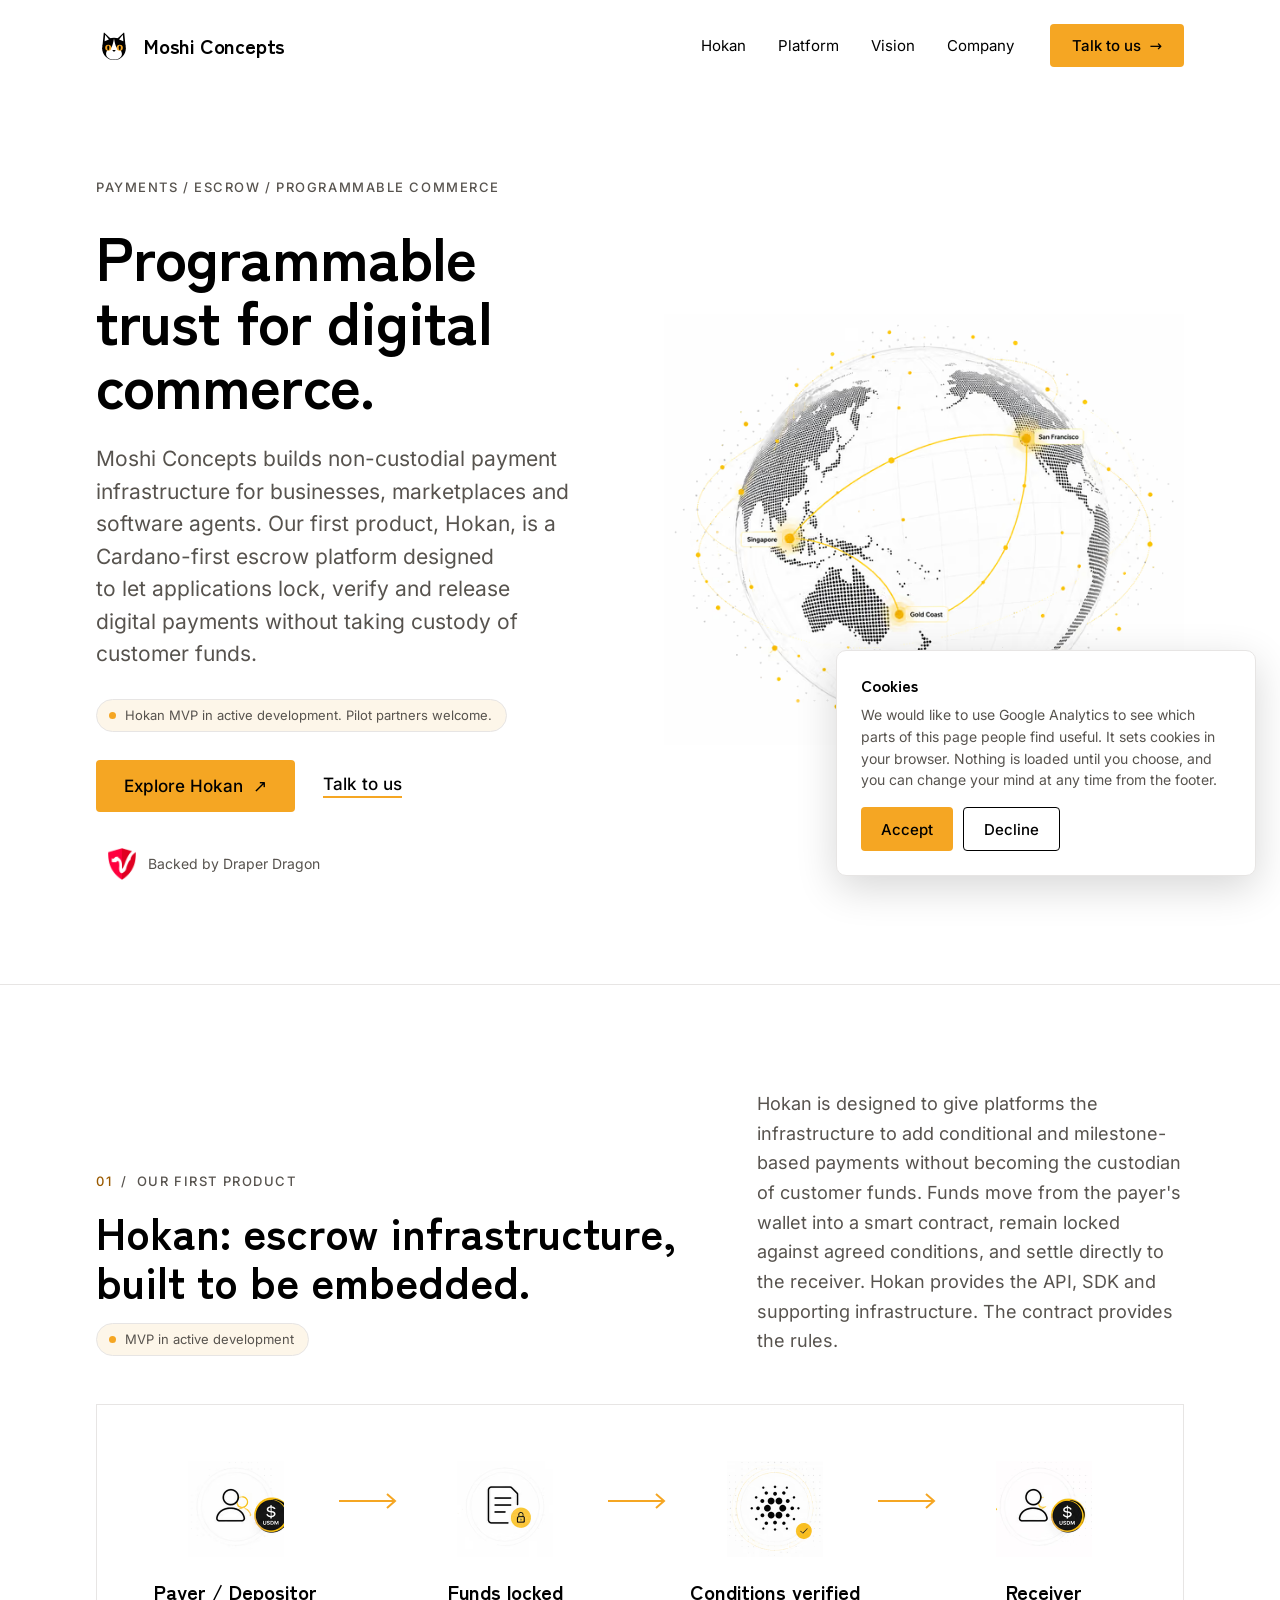
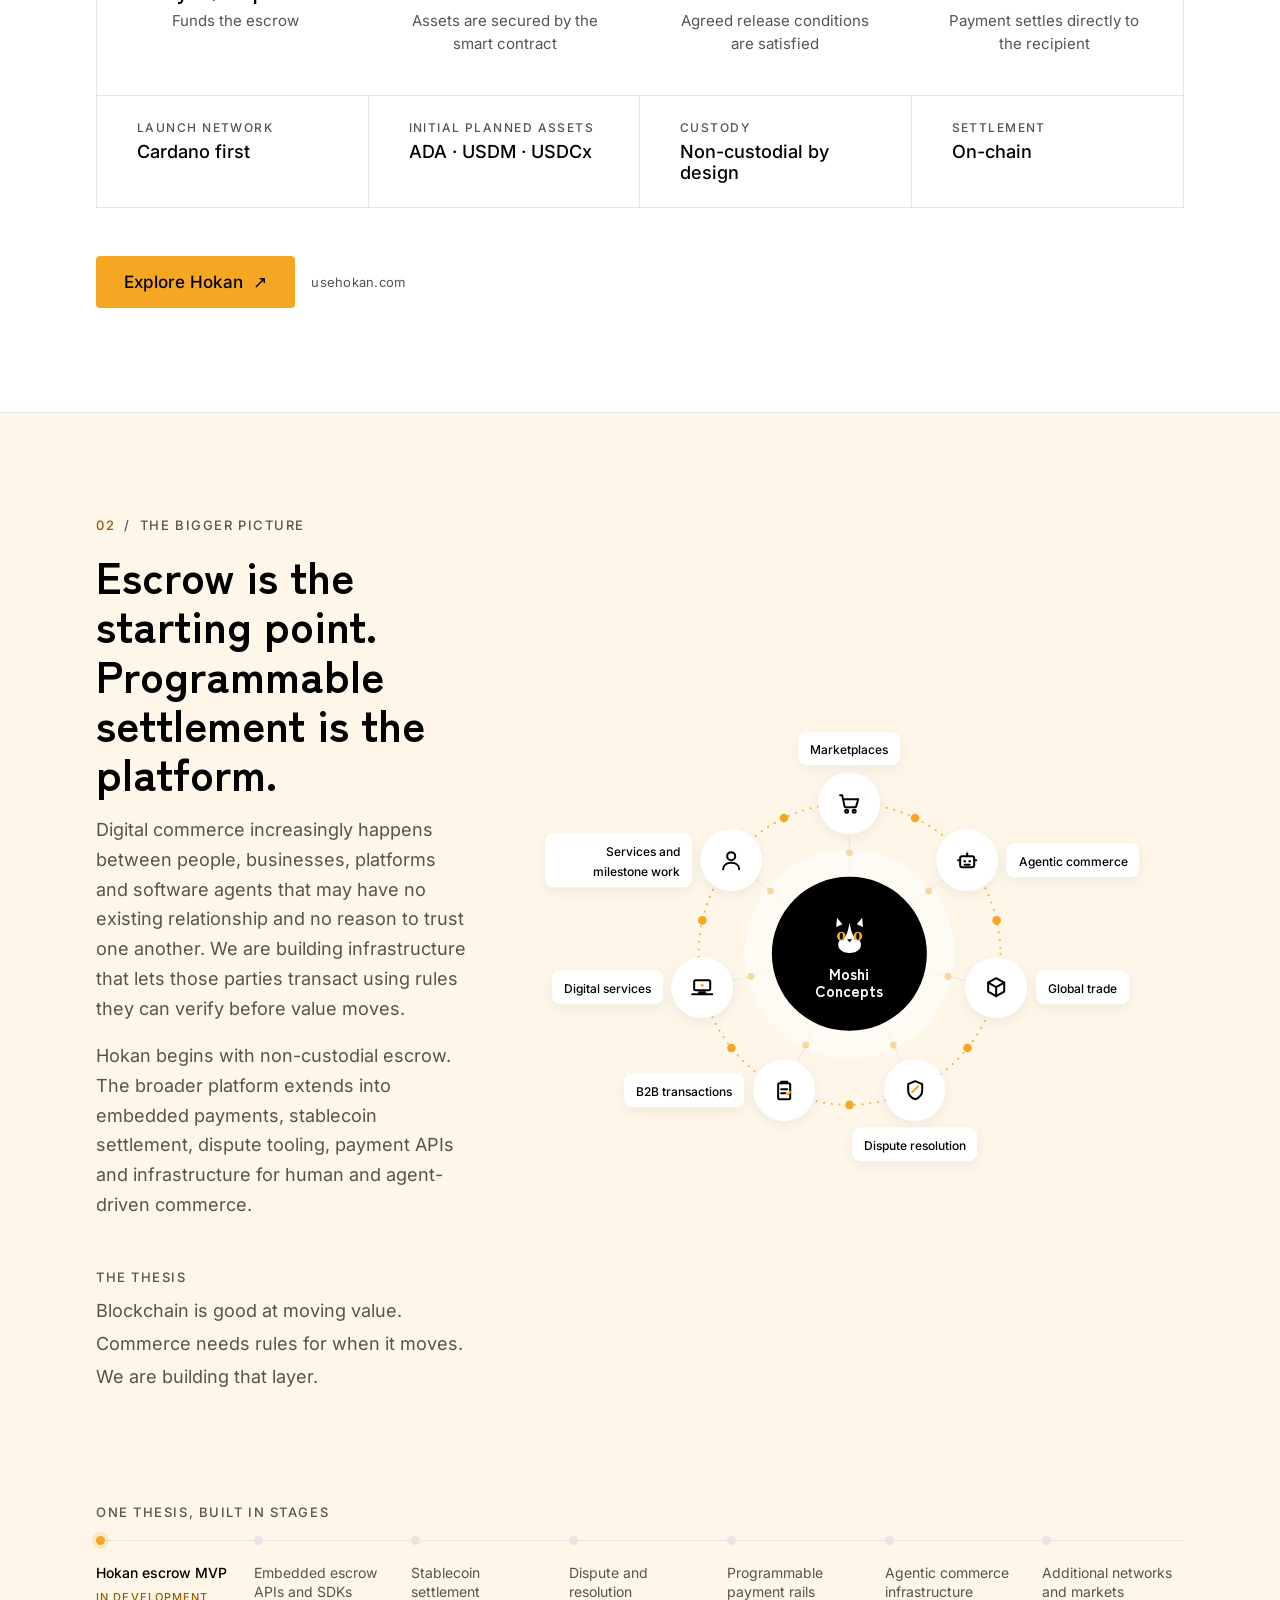
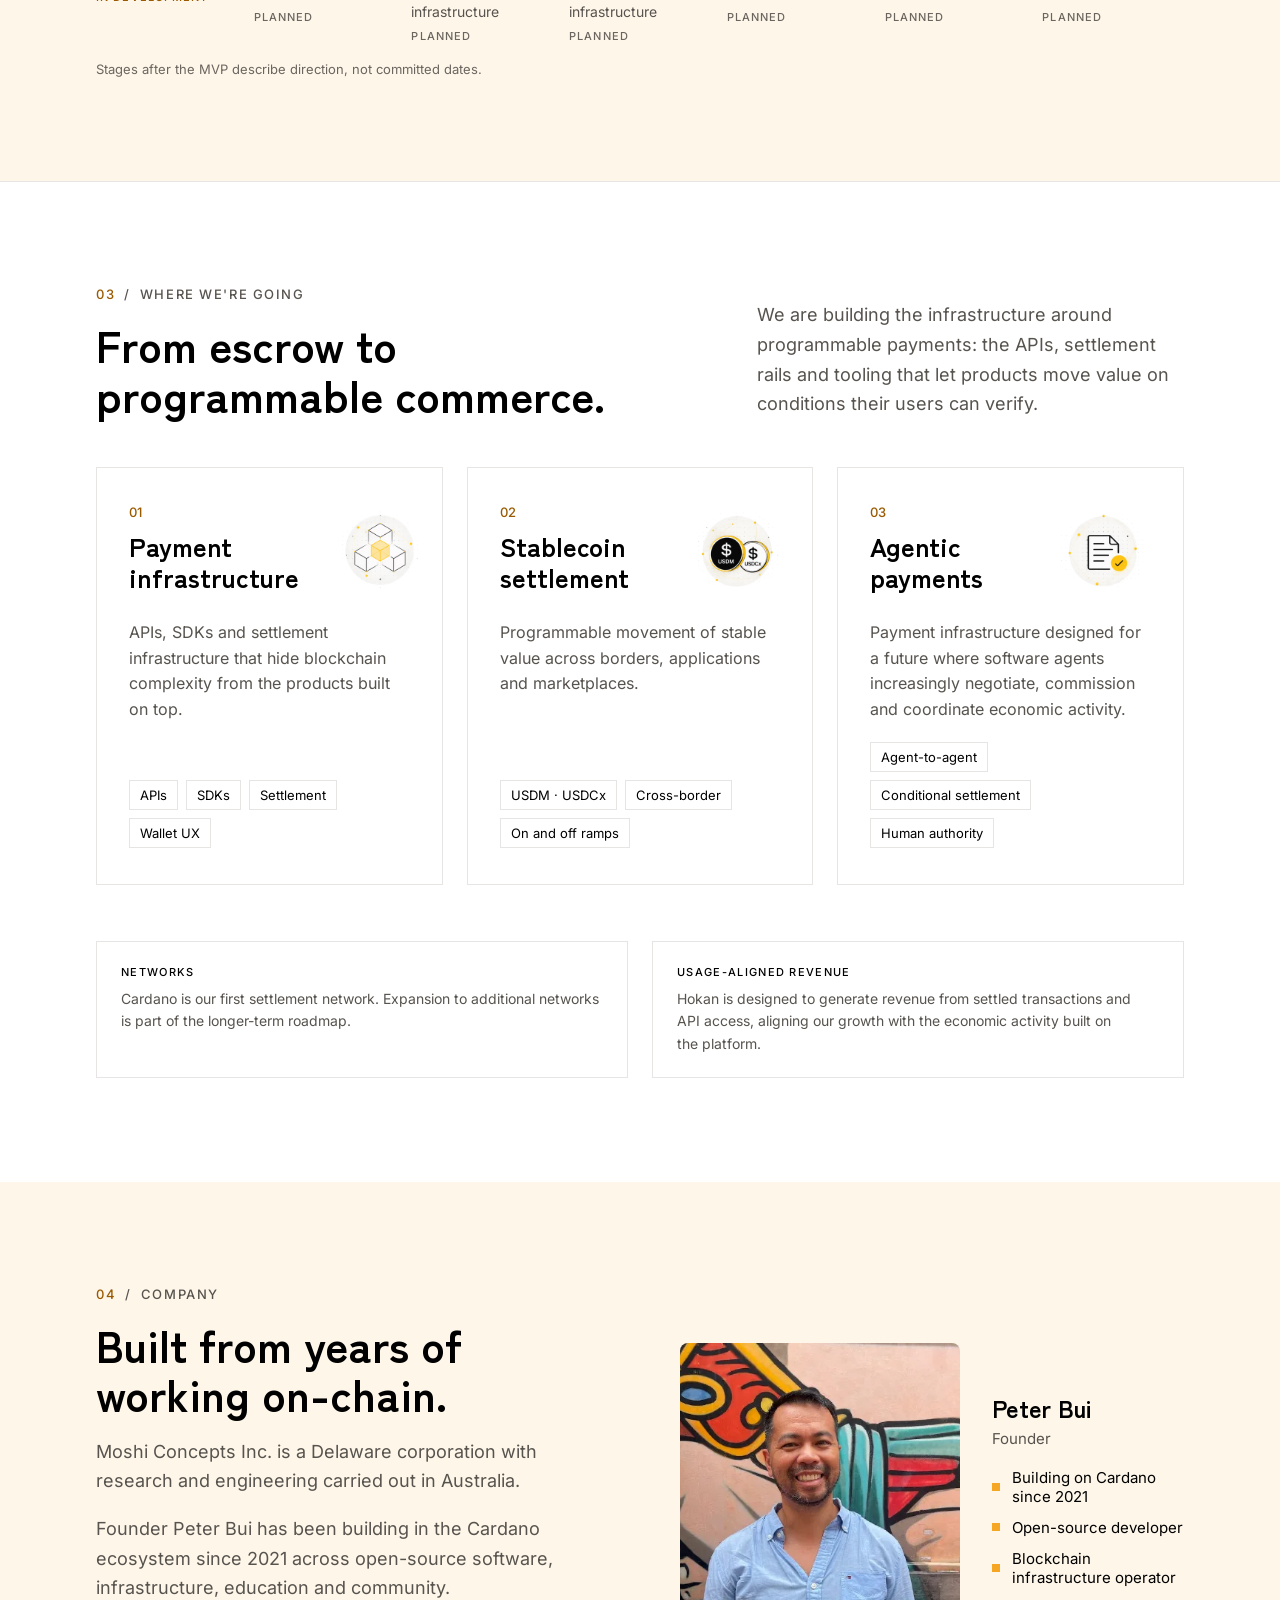
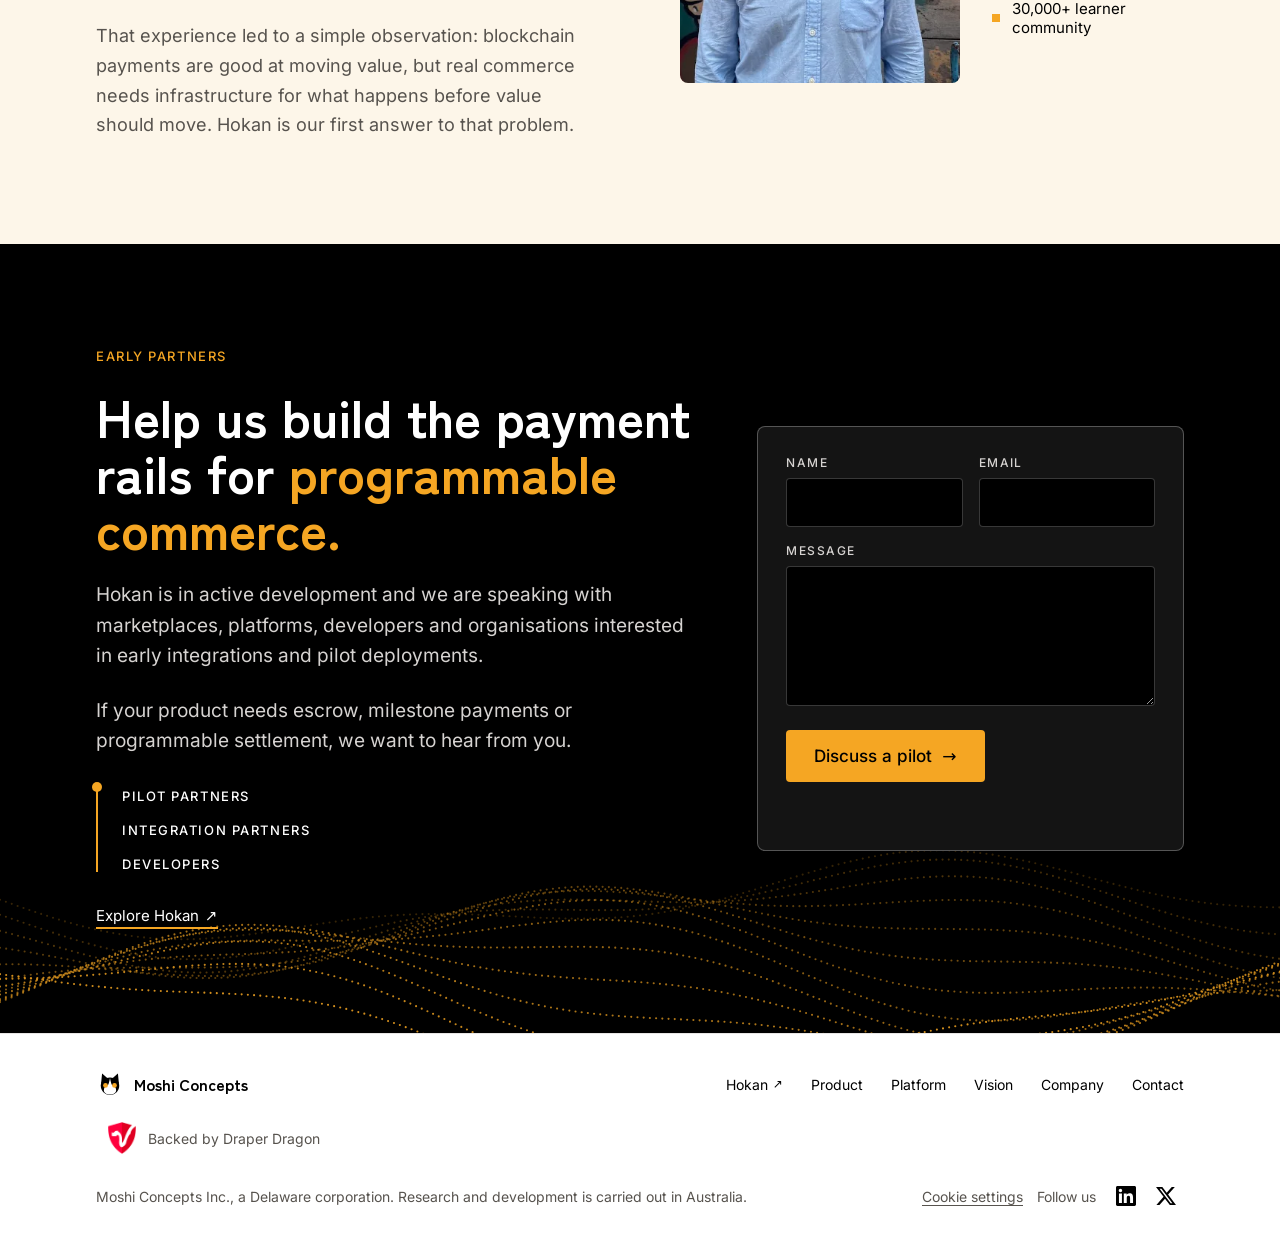
==== commit 3ef170cd: "Add a dark mode that follows the system setting The page now follows the operating system's light or" ====
--- a/public/index.html
+++ b/public/index.html
@@ -6,7 +6,9 @@
   <title>Moshi Concepts | Programmable Payment Infrastructure</title>
   <meta name="description" content="Moshi Concepts builds non-custodial payment infrastructure for marketplaces, businesses and software agents. Hokan is our Cardano-first escrow platform.">
   <meta name="robots" content="index, follow, max-snippet:-1, max-image-preview:large, max-video-preview:-1">
-  <meta name="theme-color" content="#FFFFFF">
+  <meta name="color-scheme" content="light dark">
+  <meta name="theme-color" media="(prefers-color-scheme: light)" content="#FFFFFF">
+  <meta name="theme-color" media="(prefers-color-scheme: dark)" content="#0C0A09">
   <link rel="canonical" href="https://moshiconcepts.com/">
   <link rel="alternate" type="text/markdown" href="/llms-full.txt" title="Full page text for language models">
 
@@ -40,7 +42,7 @@
   <link rel="preload" href="assets/fonts/zen-kaku-700.woff2" as="font" type="font/woff2" crossorigin>
   <link rel="preload" href="assets/fonts/inter-var.woff2" as="font" type="font/woff2" crossorigin>
 
-  <link rel="stylesheet" href="styles.min.css?v=3">
+  <link rel="stylesheet" href="styles.min.css?v=4">
 
   <!-- Structured data (a data block: not executed, so the CSP does not apply) -->
   <script type="application/ld+json">
@@ -152,8 +154,8 @@
         </div>
         <a class="backed" href="https://www.draperdragon.com/" target="_blank" rel="noopener">
           <picture>
-            <source srcset="assets/draper-dragon.avif?v=1" type="image/avif">
-            <img src="assets/draper-dragon.png?v=1" alt="" width="128" height="142">
+            <source srcset="assets/draper-dragon.avif?v=2" type="image/avif">
+            <img src="assets/draper-dragon.png?v=2" alt="" width="128" height="142">
           </picture>
           <span>Backed by Draper Dragon</span>
         </a>
@@ -164,6 +166,12 @@
              everyone taking the 2x file. sizes mirrors the layout: half the
              content width on desktop, full width below 960. -->
         <picture>
+          <source type="image/avif" media="(prefers-color-scheme: dark)"
+                  srcset="assets/hero-dark-400.avif?v=1 400w, assets/hero-dark-500.avif?v=1 500w, assets/hero-dark-600.avif?v=1 600w, assets/hero-dark-700.avif?v=1 700w, assets/hero-dark-800.avif?v=1 800w, assets/hero-dark-960.avif?v=1 960w, assets/hero-dark-1184.avif?v=1 1184w"
+                  sizes="(min-width: 1440px) 600px, (min-width: 960px) calc((100vw - 240px) / 2), calc(100vw - 48px)">
+          <source type="image/webp" media="(prefers-color-scheme: dark)"
+                  srcset="assets/hero-dark-400.webp?v=1 400w, assets/hero-dark-500.webp?v=1 500w, assets/hero-dark-600.webp?v=1 600w, assets/hero-dark-700.webp?v=1 700w, assets/hero-dark-800.webp?v=1 800w, assets/hero-dark-960.webp?v=1 960w, assets/hero-dark-1184.webp?v=1 1184w"
+                  sizes="(min-width: 1440px) 600px, (min-width: 960px) calc((100vw - 240px) / 2), calc(100vw - 48px)">
           <source type="image/avif"
                   srcset="assets/hero-400.avif?v=1 400w, assets/hero-500.avif?v=1 500w, assets/hero-600.avif?v=1 600w, assets/hero-700.avif?v=1 700w, assets/hero-800.avif?v=1 800w, assets/hero-960.avif?v=1 960w, assets/hero-1184.avif?v=1 1184w"
                   sizes="(min-width: 1440px) 600px, (min-width: 960px) calc((100vw - 240px) / 2), calc(100vw - 48px)">
@@ -192,6 +200,8 @@
         <div class="flow__steps">
           <div class="step">
             <picture>
+              <source media="(prefers-color-scheme: dark)" srcset="assets/step-payer-dark.avif?v=1" type="image/avif">
+              <source media="(prefers-color-scheme: dark)" srcset="assets/step-payer-dark.png?v=1" type="image/png">
               <source srcset="assets/step-payer.avif?v=1" type="image/avif">
               <img class="step__icon" src="assets/step-payer.png?v=1" loading="lazy" decoding="async" alt="" width="192" height="192">
             </picture>
@@ -204,6 +214,8 @@
           <svg class="flow__arrow flow__arrow--v" viewBox="0 0 24 40" width="24" height="40" aria-hidden="true"><path d="M12,4 V32 M5,25 L12,32 L19,25" fill="none" stroke="#F5A623" stroke-width="2"></path></svg>
           <div class="step">
             <picture>
+              <source media="(prefers-color-scheme: dark)" srcset="assets/step-lock-dark.avif?v=1" type="image/avif">
+              <source media="(prefers-color-scheme: dark)" srcset="assets/step-lock-dark.png?v=1" type="image/png">
               <source srcset="assets/step-lock.avif?v=1" type="image/avif">
               <img class="step__icon" src="assets/step-lock.png?v=1" loading="lazy" decoding="async" alt="" width="192" height="192">
             </picture>
@@ -216,6 +228,8 @@
           <svg class="flow__arrow flow__arrow--v" viewBox="0 0 24 40" width="24" height="40" aria-hidden="true"><path d="M12,4 V32 M5,25 L12,32 L19,25" fill="none" stroke="#F5A623" stroke-width="2"></path></svg>
           <div class="step">
             <picture>
+              <source media="(prefers-color-scheme: dark)" srcset="assets/step-validate-dark.avif?v=1" type="image/avif">
+              <source media="(prefers-color-scheme: dark)" srcset="assets/step-validate-dark.png?v=1" type="image/png">
               <source srcset="assets/step-validate.avif?v=1" type="image/avif">
               <img class="step__icon" src="assets/step-validate.png?v=1" loading="lazy" decoding="async" alt="" width="192" height="192">
             </picture>
@@ -228,6 +242,8 @@
           <svg class="flow__arrow flow__arrow--v" viewBox="0 0 24 40" width="24" height="40" aria-hidden="true"><path d="M12,4 V32 M5,25 L12,32 L19,25" fill="none" stroke="#F5A623" stroke-width="2"></path></svg>
           <div class="step">
             <picture>
+              <source media="(prefers-color-scheme: dark)" srcset="assets/step-release-dark.avif?v=1" type="image/avif">
+              <source media="(prefers-color-scheme: dark)" srcset="assets/step-release-dark.png?v=1" type="image/png">
               <source srcset="assets/step-release.avif?v=1" type="image/avif">
               <img class="step__icon" src="assets/step-release.png?v=1" loading="lazy" decoding="async" alt="" width="192" height="192">
             </picture>
@@ -283,7 +299,10 @@
 
       <div class="trust__media">
         <div class="eco">
-          <img class="eco__orbit" src="assets/eco-orbit.svg?v=3" loading="lazy" decoding="async" alt="" width="780" height="560">
+          <picture>
+            <source media="(prefers-color-scheme: dark)" srcset="assets/eco-orbit-dark.svg?v=1" type="image/svg+xml">
+            <img class="eco__orbit" src="assets/eco-orbit.svg?v=3" loading="lazy" decoding="async" alt="" width="780" height="560">
+          </picture>
           <div class="eco__hub" aria-label="Moshi Concepts">
             <svg viewBox="0 0 100 100" aria-hidden="true">
             <path d="M18,50 L21.5,14 Q22,11 24,14 L45,33 Z" fill="#000000"></path>
@@ -583,8 +602,8 @@
       </div>
       <a class="backed footer__backed" href="https://www.draperdragon.com/" target="_blank" rel="noopener">
         <picture>
-          <source srcset="assets/draper-dragon.avif?v=1" type="image/avif">
-          <img src="assets/draper-dragon.png?v=1" alt="" width="128" height="142" loading="lazy" decoding="async">
+          <source srcset="assets/draper-dragon.avif?v=2" type="image/avif">
+          <img src="assets/draper-dragon.png?v=2" alt="" width="128" height="142" loading="lazy" decoding="async">
         </picture>
         <span>Backed by Draper Dragon</span>
       </a>
--- a/public/styles.min.css
+++ b/public/styles.min.css
@@ -1 +1 @@
-@font-face{font-family:'Inter';font-style:normal;font-weight:400 500;font-display:swap;src:url(assets/fonts/inter-var.woff2) format('woff2')}@font-face{font-family:'Zen Kaku Gothic New';font-style:normal;font-weight:700;font-display:swap;src:url(assets/fonts/zen-kaku-700.woff2) format('woff2')} :root{--page-bg:#FFFFFF;--ink:#000000; --body:#57534E; --body-dark:#D6D3D1; --hairline:#E7E5E4; --accent:#F5A623;--accent-rgb:245,166,35; --accent-hover:#9A5A00; --accent-press:#C97B0A; --tint:#FDF6E9; --font-head:'Zen Kaku Gothic New',system-ui,sans-serif;--font-body:'Inter',system-ui,-apple-system,Segoe UI,Roboto,sans-serif}*,*::before,*::after{box-sizing:border-box}html{scroll-behavior:smooth}body{margin:0;background:var(--page-bg);font-family:var(--font-body);color:var(--body);-webkit-font-smoothing:antialiased;text-rendering:optimizeLegibility}img{max-width:100%;display:block}h1,h2,h3{font-family:var(--font-head);font-weight:700;color:var(--ink);margin:0;text-wrap:pretty}p{margin:0;text-wrap:pretty}a{color:var(--accent-hover);text-decoration:none} .site{background:var(--page-bg);max-width:1440px;margin:0 auto;display:flex;flex-direction:column}  .eyebrow{font-size:12px;font-weight:500;letter-spacing:0.12em;text-transform:uppercase;color:var(--body)}.eyebrow__num{color:var(--accent-hover)}.eyebrow--accent{color:var(--accent)} .btn{display:inline-flex;align-items:center;gap:10px;background:var(--accent);color:var(--ink);font-family:var(--font-body);font-weight:500;border-radius:4px;white-space:nowrap}.btn:hover{background:var(--accent-press);color:var(--ink)}.btn:active{background:var(--accent-hover);color:#FFFFFF}.btn--nav{min-height:44px;padding:0 16px;font-size:14px}.btn--nav .btn__arrow{display:none}.btn--lg{min-height:48px;padding:0 24px;font-size:16px}.btn--dark:hover{background:#FFFFFF;color:var(--ink)} .section{border-top:1px solid var(--hairline)}.sec-head{display:flex;flex-direction:column;gap:24px}.sec-head__text{display:flex;flex-direction:column;gap:24px}.sec-head h2{font-size:30px;line-height:1.12}.sec-head__intro{font-size:16px;line-height:1.65}.sec-head__intro--desktop{display:none} .nav{display:flex;align-items:center;justify-content:space-between;padding:18px 24px}.brand{display:flex;align-items:center;gap:10px;color:var(--ink)}.brand__mark{width:32px;height:32px;flex:none}.brand__word{font-family:var(--font-head);font-weight:700;font-size:18px;letter-spacing:-0.01em}.nav__right{display:flex;align-items:center;gap:36px;flex:none}.nav__links{display:none} .hero{display:flex;flex-direction:column;gap:20px;padding:40px 24px 0;overflow:hidden}.hero__text{display:flex;flex-direction:column;gap:20px}.hero h1{font-size:40px;line-height:1.08;letter-spacing:-0.01em}.lead{font-size:17px;line-height:1.6}.hero__actions{display:flex;flex-direction:column;gap:20px;align-items:flex-start}.link-underline{display:none}.backed{display:flex;align-items:center;gap:10px;font-size:13px;color:var(--body)} picture{display:contents}.backed img{width:32px;height:32px;flex:none;object-fit:contain} .stage{display:inline-flex;align-items:center;gap:9px;align-self:flex-start;padding:7px 14px 7px 12px;border:1px solid var(--hairline);border-radius:999px;font-size:13px;line-height:1.3;color:var(--body);background:var(--tint)}.stage__dot{width:7px;height:7px;flex:none;border-radius:50%;background:var(--accent)}a.backed:hover{color:var(--accent-hover)} .hero__media{margin-top:16px}.hero__media img{display:block;width:100%;height:auto} .build{display:flex;flex-direction:column;gap:24px;padding:56px 24px}.flow{border:1px solid var(--hairline);background:#FFFFFF} .flow__steps{display:flex;flex-direction:column;align-items:center;gap:8px;padding:32px 24px}.step{display:flex;align-items:center;gap:16px;width:100%} .step__icon{width:72px;height:72px;flex:none;object-fit:contain}.step__text{display:flex;flex-direction:column;gap:4px}.step h3{font-size:18px}.step p{font-size:14px;line-height:1.5}.flow__arrow--h{display:none}.flow__arrow--v{align-self:flex-start;margin-left:24px} .flow__specs{display:grid;grid-template-columns:repeat(2,minmax(0,1fr));border-top:1px solid var(--hairline)}.spec{display:flex;flex-direction:column;gap:4px;padding:18px 20px}.spec:nth-child(1){border-right:1px solid var(--hairline);border-bottom:1px solid var(--hairline)}.spec:nth-child(2){border-bottom:1px solid var(--hairline)}.spec:nth-child(3){border-right:1px solid var(--hairline)}.spec__label{font-size:11px;font-weight:500;letter-spacing:0.12em;text-transform:uppercase}.spec__value{font-size:16px;font-weight:500;color:var(--ink)}.spec__long{display:none} .build__more{display:flex;flex-direction:column;gap:10px;align-items:flex-start}.build__more-note{font-size:13px;color:var(--body);letter-spacing:0.02em} .nav__ext{display:inline-flex;align-items:center;gap:5px}.nav__ext span{font-size:0.85em;line-height:1} .rail{margin-top:40px}.rail__title{font-family:var(--font-body);font-size:13px;font-weight:500;letter-spacing:0.12em;text-transform:uppercase;color:var(--body)}.rail__steps{list-style:none;margin:20px 0 0;padding:0;display:flex;flex-direction:column;gap:0}.rail__step{position:relative;display:flex;flex-direction:column;gap:4px;justify-content:flex-start;padding:0 0 22px 26px;border-left:1px solid var(--hairline)}.rail__step:last-child{border-left-color:transparent;padding-bottom:0}.rail__dot{position:absolute;left:-5px;top:5px;width:9px;height:9px;border-radius:50%;background:var(--hairline)}.rail__step--now .rail__dot{background:var(--accent);box-shadow:0 0 0 4px rgba(var(--accent-rgb),0.18)}.rail__label{font-size:15px;line-height:1.35;color:var(--body)}.rail__step--now .rail__label{color:var(--ink);font-weight:500}.rail__when{font-size:11px;font-weight:500;letter-spacing:0.1em;text-transform:uppercase;color:#6B6560}.rail__step--now .rail__when{color:var(--accent-hover)}.rail__note{margin-top:18px;font-size:13px;color:#6B6560} .notes{display:flex;flex-direction:column;gap:14px;margin-top:8px}.note{padding:18px 20px;border:1px solid var(--hairline);font-size:14px;line-height:1.6;color:var(--body)}.note__label{display:block;margin-bottom:6px;font-size:11px;font-weight:500;letter-spacing:0.12em;text-transform:uppercase;color:var(--ink)} .cta__alt{margin-top:10px;display:inline-flex;align-items:center;gap:6px;align-self:flex-start;color:#FFFFFF;font-size:15px;border-bottom:2px solid var(--accent);padding-bottom:2px}.cta__alt:hover{color:var(--accent)} .look{display:flex;flex-direction:column;gap:24px;padding:56px 24px}.cards{display:flex;flex-direction:column;gap:16px}.card{display:flex;flex-direction:column;gap:16px;padding:28px 24px;border:1px solid var(--hairline)}.card__top{display:flex;justify-content:space-between;align-items:flex-start;gap:16px}.card__heading{display:flex;flex-direction:column;gap:8px}.card__num{font-size:13px;font-weight:500;color:var(--accent-hover)}.card h3{font-size:22px;line-height:1.2}.card__icon{width:72px;height:72px;flex:none;object-fit:contain}.card p{font-size:15px;line-height:1.6}.chips{display:flex;flex-wrap:wrap;gap:8px}.chip{font-size:12px;padding:6px 10px;border:1px solid var(--hairline);color:var(--ink)} @media (hover:hover){.card{transition:border-color 200ms ease,box-shadow 200ms ease,transform 200ms ease}.card:hover{border-color:var(--accent);box-shadow:0 0 0 4px rgba(var(--accent-rgb),0.12),0 12px 32px rgba(var(--accent-rgb),0.20);transform:translateY(-2px)}.chip{transition:border-color 160ms ease,color 160ms ease,background-color 160ms ease}.chip:hover{border-color:var(--accent);background:rgba(var(--accent-rgb),0.10);color:var(--accent-hover)}} @media (prefers-reduced-motion:reduce){.card,.chip{transition:none}.card:hover{transform:none}} .trust{display:flex;flex-direction:column;gap:32px;padding:56px 24px;background:var(--tint)}.trust__text{display:flex;flex-direction:column;gap:24px}.trust h2{font-size:30px;line-height:1.12}.trust__intro{font-size:16px;line-height:1.65}.trust__uses{display:none;flex-direction:column;gap:10px;margin-top:8px}.trust__uses-label{font-size:12px;font-weight:500;letter-spacing:0.12em;text-transform:uppercase;color:var(--body)}.trust__uses-list{list-style:none;margin:0;padding:0;display:flex;flex-direction:column;gap:4px;font-size:16px;line-height:1.6;color:var(--body)} .eco{display:flex;flex-direction:column;gap:12px}.eco__orbit{display:none}.eco__hub{display:none;width:140px;height:140px;border-radius:50%;background:#000000;color:#FFFFFF;flex-direction:column;align-items:center;justify-content:center;font-family:var(--font-head);font-weight:700;line-height:1.15;text-align:center}.eco__nodes{list-style:none;margin:0;padding:0;display:flex;flex-direction:column;gap:12px;width:100%}  .eco__label-mobile{font-size:12px;font-weight:500;letter-spacing:0.12em;text-transform:uppercase;color:var(--body);margin-bottom:4px}.eco__node:nth-child(1){order:1}.eco__node:nth-child(2){order:4}.eco__node:nth-child(3){order:3}.eco__node:nth-child(4){order:7}.eco__node:nth-child(5){order:5}.eco__node:nth-child(6){order:6}.eco__node:nth-child(7){order:2}.eco__node{display:flex;align-items:center;gap:16px;padding:16px 18px;background:#FFFFFF;border-radius:14px;box-shadow:0 4px 14px rgba(0,0,0,0.06)}.eco__icon{width:56px;height:56px;flex:none;border-radius:50%;background:#FFFFFF;border:1px solid var(--hairline);display:flex;align-items:center;justify-content:center;color:var(--ink)}.eco__icon svg{width:26px;height:26px}.eco__text{display:flex;flex-direction:column;gap:3px;flex:1;min-width:0}.eco__label{font-family:var(--font-head);font-weight:700;font-size:16px;line-height:1.25;color:var(--ink)}.eco__sub{font-size:13px;line-height:1.4;color:var(--body)}.eco__go{width:28px;height:28px;flex:none;border-radius:50%;background:var(--accent);color:var(--ink);display:flex;align-items:center;justify-content:center;font-size:14px;line-height:1} .who{display:flex;flex-direction:column;gap:24px;padding:56px 24px;background:var(--tint)}.who__text{display:flex;flex-direction:column;gap:24px}.who h2{font-size:30px;line-height:1.12}.who__text p{font-size:16px;line-height:1.65}.founder{display:flex;gap:20px;align-items:center;margin-top:8px}.founder__photo{width:140px;height:170px;flex:none;border-radius:8px;object-fit:cover}.founder__details{display:flex;flex-direction:column;gap:14px}.founder__id{display:flex;flex-direction:column;gap:2px}.founder__name{font-family:var(--font-head);font-weight:700;font-size:20px;color:var(--ink)}.founder__role{font-size:14px}.creds{margin:0;padding:0;list-style:none;display:flex;flex-direction:column;gap:8px;font-size:14px;color:var(--ink)}.creds li{display:flex;align-items:center;gap:10px}.creds li::before{content:"";width:7px;height:7px;background:var(--accent);flex:none} .cta{position:relative;overflow:hidden;display:flex;flex-direction:column;gap:32px;padding:56px 24px;background:#000000;color:#FFFFFF}.cta__text{display:flex;flex-direction:column;gap:20px;align-items:flex-start;position:relative;z-index:1}.cta__pillars{list-style:none;margin:0;padding:0 0 0 24px;border-left:2px solid var(--accent);display:flex;flex-direction:column;gap:16px;position:relative;z-index:1;align-self:flex-start;margin-top:8px}.cta__pillars::before{content:"";position:absolute;left:-6px;top:-6px;width:10px;height:10px;border-radius:50%;background:var(--accent)}.cta__pillar{font-size:12px;font-weight:500;letter-spacing:0.12em;text-transform:uppercase;color:#FFFFFF} .cta__wave{position:absolute;left:0;right:0;bottom:0;width:100%;height:auto;pointer-events:none;opacity:0.85}.cta h2{font-size:34px;line-height:1.1;color:#FFFFFF}.cta__accent{color:var(--accent)}.cta p{font-size:16px;line-height:1.6;color:var(--body-dark)} .cta__form{position:relative;z-index:1;width:100%;padding:24px;background:#141414; border:1px solid rgba(255,255,255,0.28);border-radius:8px;display:flex;flex-direction:column;gap:16px}.form__row{display:flex;flex-direction:column;gap:16px}.form__field{display:flex;flex-direction:column;gap:8px}.form__label{font-size:12px;font-weight:500;letter-spacing:0.12em;text-transform:uppercase;color:var(--body-dark)}.form__input{width:100%;padding:12px 14px;background:#000000;border:1px solid rgba(255,255,255,0.22);border-radius:4px;color:#FFFFFF;font:inherit;font-size:16px; line-height:1.4}.form__input:focus{outline:none;border-color:var(--accent);box-shadow:0 0 0 3px rgba(245,166,35,0.3)}textarea.form__input{resize:vertical;min-height:140px}.form__hp{position:absolute;left:-9999px;width:1px;height:1px;overflow:hidden}.form__actions{display:flex;flex-direction:column;gap:12px;align-items:flex-start}.form__status{font-size:14px;line-height:1.5;color:var(--body-dark);min-height:1.5em}.form__status--ok,.form__note--ok{color:var(--accent)}.form__status--err,.form__note--err{color:#F87171}.form__note{display:none;font-size:14px;line-height:1.5}.form__note:target{display:block}.btn:disabled{opacity:0.7;cursor:wait} .footer{display:flex;flex-direction:column;gap:16px;padding:28px 24px;border-top:1px solid var(--hairline);font-size:13px}.footer__brand{display:none}.footer__links{display:flex;flex-direction:column;gap:2px}.footer__links a{color:var(--ink);min-height:44px;display:inline-flex;align-items:center}.footer__links a:hover{color:var(--accent-hover)}.footer__backed{align-self:flex-start}.footer__consent{align-self:flex-start;font:inherit;color:var(--body);background:none;border:0;padding:0;cursor:pointer;text-decoration:underline;text-underline-offset:3px}.footer__consent:hover{color:var(--accent-hover)} .reveal{opacity:0;transform:translateY(20px)}.reveal--in{opacity:1;transform:none;transition:opacity 620ms cubic-bezier(0.22,0.61,0.36,1),transform 620ms cubic-bezier(0.22,0.61,0.36,1)} .reveal--d1{transition-delay:70ms}.reveal--d2{transition-delay:140ms}.reveal--d3{transition-delay:210ms}.reveal--d4{transition-delay:280ms}@media (prefers-reduced-motion:reduce){.reveal{opacity:1;transform:none}.reveal--in{transition:none}} @media print{.reveal,.reveal--in{opacity:1;transform:none;transition:none}}  .consent{position:fixed;left:16px;right:16px;bottom:16px;z-index:50;display:flex;flex-direction:column;gap:16px;padding:20px;background:#FFFFFF;border:1px solid var(--hairline);border-radius:10px;box-shadow:0 12px 40px rgba(0,0,0,0.16)}.consent[hidden]{display:none}.consent__title{font-size:16px;line-height:1.3}.consent p{font-size:14px;line-height:1.55;color:var(--body);margin:8px 0 0}.consent__actions{display:flex;gap:10px} .consent__btn{flex:1;min-height:44px;padding:0 20px;font-size:15px;justify-content:center}.consent__btn--no{background:transparent;border:1px solid var(--ink)}.consent__btn--no:hover{background:var(--ink);color:#FFFFFF}.footer__bottom{display:flex;flex-direction:column;gap:14px}.footer__social{display:flex;align-items:center;gap:4px}.footer__social-label{margin-right:8px}.footer__social a{width:44px;height:44px;display:inline-flex;align-items:center;justify-content:center;color:var(--ink)}.footer__social a:hover{color:var(--accent-hover)}.footer__social svg{width:20px;height:20px} @media (min-width:960px){.eyebrow{font-size:13px} .nav{padding:24px 96px}.brand{gap:12px}.brand__mark{width:36px;height:36px}.brand__word{font-size:20px} .nav__links{display:flex;align-items:center;gap:clamp(20px,2.5vw,36px);font-size:15px}.nav__links a{color:var(--ink);white-space:nowrap}.nav__links a:hover{color:var(--accent-hover)}.btn--nav{min-height:0;padding:12px 22px;font-size:15px;gap:8px}.btn--nav .btn__arrow{display:inline} .hero{display:grid; grid-template-columns:minmax(0,1fr) minmax(0,1fr);gap:48px;align-items:end;padding:88px 96px 0}.hero__text{gap:28px;padding-bottom:104px;align-self:center}.hero h1{font-size:clamp(42px,4.72vw,68px);line-height:1.06;letter-spacing:-0.015em}.lead{font-size:21px;line-height:1.55;max-width:58ch}.hero__actions{flex-direction:row;align-items:center;gap:28px}.btn--lg{min-height:0;padding:16px 28px;font-size:17px}.link-underline{display:inline;font-size:17px;font-weight:500;color:var(--ink);border-bottom:2px solid var(--accent);padding-bottom:2px}.link-underline:hover{color:var(--accent-hover)}.backed{font-size:14px;margin-top:8px}.footer__backed{margin-top:0}.hero__media{margin-top:0;align-self:center;margin-bottom:104px;} .sec-head{display:grid;grid-template-columns:minmax(0,7fr) minmax(0,5fr);gap:64px;align-items:end}.sec-head__text{gap:18px}.sec-head h2{font-size:44px}.sec-head__intro{font-size:18px}.sec-head__intro--desktop{display:block} .build{gap:48px;padding:104px 96px}.flow__steps{display:grid;grid-template-columns:minmax(0,1fr) 72px minmax(0,1fr) 72px minmax(0,1fr) 72px minmax(0,1fr);align-items:start;gap:0;padding:48px 40px 40px}.step{flex-direction:column;align-items:center;text-align:center;gap:8px;width:auto}.step__icon{width:96px;height:96px;margin-bottom:12px}.step h3{font-size:20px}.step p{font-size:15px}.flow__arrow--h{display:block;margin-top:36px}.flow__arrow--v{display:none}.flow__specs{grid-template-columns:repeat(4,minmax(0,1fr))}.spec{gap:6px;padding:24px 40px}.spec:nth-child(1),.spec:nth-child(2),.spec:nth-child(3){border-right:1px solid var(--hairline);border-bottom:0}.spec__label{font-size:12px}.spec__value{font-size:18px}.spec__long{display:inline}.build__more{flex-direction:row;align-items:center;gap:16px}.rail{margin-top:64px}.rail__steps{flex-direction:row;gap:0}.rail__step{flex:1;min-width:0;padding:22px 16px 0 0;border-left:0;border-top:1px solid var(--hairline)}.rail__step:last-child{border-top-color:var(--hairline);padding-right:0}.rail__dot{left:0;top:-5px}.rail__label{font-size:14px;line-height:1.4}.rail__when{margin-top:4px}.notes{flex-direction:row;gap:24px}.note{flex:1;padding:22px 24px} .look{gap:48px;padding:104px 96px}.cards{display:grid;grid-template-columns:repeat(3,minmax(0,1fr));gap:24px}.card{gap:20px;padding:36px 32px}.card__heading{gap:10px}.card h3{font-size:26px}.card__icon{width:96px;height:96px}.card p{font-size:16px}.chips{margin-top:auto}.chip{font-size:13px} .who{display:grid;grid-template-columns:minmax(0,6fr) minmax(0,6fr);gap:80px;align-items:center;padding:104px 96px}.who__text{gap:18px}.who h2{font-size:44px}.who__text p{font-size:18px;max-width:56ch}.founder{display:grid;grid-template-columns:280px minmax(0,1fr);gap:32px;margin-top:0}.founder__photo{width:280px;height:340px}.founder__details{gap:20px}.founder__id{gap:4px}.founder__name{font-size:24px}.founder__role{font-size:15px}.creds{gap:12px;font-size:15px}.creds li{gap:12px}.creds li::before{width:8px;height:8px} .cta{display:grid;grid-template-columns:minmax(0,7fr) minmax(0,5fr);gap:64px;align-items:center;padding:104px 96px}.cta__text{gap:24px}.cta h2{font-size:52px;line-height:1.08}.cta p{font-size:19px;max-width:52ch}.cta .btn--lg{margin-top:8px} .trust{gap:48px;padding:104px 96px}.trust__text{gap:18px;max-width:62ch}.trust h2{font-size:44px}.trust__intro{font-size:18px}.trust__uses{display:flex;margin-top:32px;gap:12px}.trust__uses-label{font-size:13px}.trust__uses-list{font-size:18px}.eco__label-mobile{display:none}.eco{container-type:inline-size;display:block;position:relative;width:100%;max-width:780px;height:0;padding-bottom:71.79%; margin:0 auto;gap:0}.eco__orbit{display:block;position:absolute;inset:0;width:100%;height:100%;pointer-events:none;transform:translate(calc(var(--px,0px) * 0.6),calc(var(--py,0px) * 0.6))}.eco__hub{display:flex;position:absolute;left:50%;top:50%;width:23.08cqw;height:23.08cqw;transform:translate(-50%,-50%) translate(calc(var(--px,0px) * 0.35),calc(var(--py,0px) * 0.35));box-shadow:0 0 0 4.1cqw rgba(255,255,255,0.55);gap:0.77cqw;font-size:clamp(14px,2.31cqw,18px)}.eco__hub svg{width:7.7cqw;height:7.7cqw}.eco__nodes{position:absolute;inset:0;display:block;width:auto;gap:0} .eco__node{order:0;position:absolute;width:9.23cqw;height:9.23cqw;padding:0;gap:0;background:none;border-radius:0;box-shadow:none; transform:translate(-50%,-50%) translate(calc(var(--px,0px) * var(--depth,1)),calc(var(--py,0px) * var(--depth,1)))} .eco__node:nth-child(1){left:50.00%;top:18.57%;--depth:1.15}.eco__node:nth-child(2){left:67.64%;top:30.40%;--depth:0.9}.eco__node:nth-child(3){left:72.00%;top:56.99%;--depth:1.1}.eco__node:nth-child(4){left:59.79%;top:78.32%;--depth:0.95}.eco__node:nth-child(5){left:40.21%;top:78.32%;--depth:1.05}.eco__node:nth-child(6){left:28.00%;top:56.99%;--depth:0.85}.eco__node:nth-child(7){left:32.36%;top:30.40%;--depth:1.2}.eco__icon{width:9.23cqw;height:9.23cqw;border:0;box-shadow:0 4px 14px rgba(0,0,0,0.06)}.eco__icon svg{width:3.6cqw;height:3.6cqw} .eco__text{position:absolute;display:block;flex:none;min-width:0;background:#FFFFFF;border-radius:8px;box-shadow:0 4px 14px rgba(0,0,0,0.06);padding:clamp(6px,1.03cqw,8px) clamp(10px,1.79cqw,14px);white-space:nowrap}.eco__label{font-family:var(--font-body);font-weight:500;font-size:clamp(12px,1.79cqw,14px);line-height:1.3}.eco__sub,.eco__go{display:none}.eco__node--below .eco__text{top:100%;left:50%;transform:translateX(-50%);margin-top:1.03cqw}.eco__node--above .eco__text{bottom:100%;left:50%;transform:translateX(-50%);margin-bottom:1.03cqw}.eco__node--right .eco__text{left:100%;top:50%;transform:translateY(-50%);margin-left:1.28cqw;white-space:normal;width:max-content;max-width:22cqw}.eco__node--left .eco__text{right:100%;top:50%;transform:translateY(-50%);margin-right:1.28cqw;white-space:normal;width:max-content;max-width:22cqw;text-align:right} .eco__node{cursor:default}.eco__icon,.eco__text{transition:scale 0.25s ease,box-shadow 0.25s ease}.eco__node:hover .eco__icon{scale:1.08;box-shadow:0 0 0 2px var(--accent),0 8px 22px rgba(0,0,0,0.10)}.eco__node:hover .eco__text{box-shadow:0 8px 22px rgba(0,0,0,0.10)}@media (prefers-reduced-motion:no-preference){.eco__icon{animation:eco-float 6s ease-in-out infinite alternate}.eco__node:nth-child(2) .eco__icon{animation-delay:-1s}.eco__node:nth-child(3) .eco__icon{animation-delay:-2s}.eco__node:nth-child(4) .eco__icon{animation-delay:-3s}.eco__node:nth-child(5) .eco__icon{animation-delay:-4s}.eco__node:nth-child(6) .eco__icon{animation-delay:-5s}.eco__node:nth-child(7) .eco__icon{animation-delay:-1.5s}} .cta{gap:64px}.cta__pillars{gap:18px}.cta__form{align-self:center;padding:28px}.form__row{flex-direction:row}.form__row .form__field{flex:1;min-width:0}.cta__pillar{font-size:13px} .footer{gap:24px;padding:36px 96px;font-size:14px}.footer__row{display:flex;align-items:center;justify-content:space-between;gap:32px}.footer__brand{display:flex;align-items:center;gap:10px;color:var(--ink)}.footer__brand span{font-family:var(--font-head);font-weight:700;font-size:16px}.footer__links{flex-direction:row;align-items:center;gap:28px}.footer__links a{min-height:0}.footer__bottom{flex-direction:row;align-items:center;justify-content:space-between}.footer__legal{order:1}.footer__social a{width:36px;height:36px}.footer__legal{flex:1}.footer__consent{order:2;align-self:auto}.footer__social{order:3}.consent{left:auto;right:24px;bottom:24px;max-width:420px;padding:24px}.consent__btn{flex:none}} @media (min-width:1200px){.trust{display:grid;grid-template-columns:minmax(0,5fr) minmax(0,9fr);gap:48px;align-items:center}.trust__text{max-width:none}.rail{grid-column:1 / -1}}@keyframes eco-float{from{translate:0 0}to{translate:0 -5px}} @media (prefers-reduced-motion:reduce){html{scroll-behavior:auto}}
+@font-face{font-family:'Inter';font-style:normal;font-weight:400 500;font-display:swap;src:url(assets/fonts/inter-var.woff2) format('woff2')}@font-face{font-family:'Zen Kaku Gothic New';font-style:normal;font-weight:700;font-display:swap;src:url(assets/fonts/zen-kaku-700.woff2) format('woff2')} :root{ color-scheme:light dark;--page-bg:#FFFFFF;--surface:#FFFFFF; --ink:#000000; --body:#57534E; --muted:#6B6560; --body-dark:#D6D3D1; --hairline:#E7E5E4; --accent:#F5A623;--accent-rgb:245,166,35; --accent-hover:#9A5A00; --accent-press:#C97B0A; --accent-deep:#9A5A00; --on-accent:#000000; --tint:#FDF6E9; --hub-halo:rgba(255,255,255,0.55); --shadow-rgb:0,0,0;--font-head:'Zen Kaku Gothic New',system-ui,sans-serif;--font-body:'Inter',system-ui,-apple-system,Segoe UI,Roboto,sans-serif} @media (prefers-color-scheme:dark){:root{--page-bg:#0C0A09;--surface:#1C1917;--ink:#FAFAF9;--body:#B4AEA8;--muted:#8E8780;--hairline:#2E2925;--accent-hover:#FFBA4A; --accent-press:#FFBE55; --tint:#17130E;--hub-halo:rgba(23,19,14,0.85);--shadow-rgb:0,0,0}}*,*::before,*::after{box-sizing:border-box}html{scroll-behavior:smooth}body{margin:0;background:var(--page-bg);font-family:var(--font-body);color:var(--body);-webkit-font-smoothing:antialiased;text-rendering:optimizeLegibility}img{max-width:100%;display:block}h1,h2,h3{font-family:var(--font-head);font-weight:700;color:var(--ink);margin:0;text-wrap:pretty}p{margin:0;text-wrap:pretty}a{color:var(--accent-hover);text-decoration:none} .site{background:var(--page-bg);max-width:1440px;margin:0 auto;display:flex;flex-direction:column}  .eyebrow{font-size:12px;font-weight:500;letter-spacing:0.12em;text-transform:uppercase;color:var(--body)}.eyebrow__num{color:var(--accent-hover)}.eyebrow--accent{color:var(--accent)} .btn{display:inline-flex;align-items:center;gap:10px;background:var(--accent);color:var(--on-accent);font-family:var(--font-body);font-weight:500;border-radius:4px; border:0;white-space:nowrap}.btn:hover{background:var(--accent-press);color:var(--on-accent)}.btn:active{background:var(--accent-deep);color:#FFFFFF}.btn--nav{min-height:44px;padding:0 16px;font-size:14px}.btn--nav .btn__arrow{display:none}.btn--lg{min-height:48px;padding:0 24px;font-size:16px}.btn--dark:hover{background:#FFFFFF;color:var(--on-accent)} .section{border-top:1px solid var(--hairline)}.sec-head{display:flex;flex-direction:column;gap:24px}.sec-head__text{display:flex;flex-direction:column;gap:24px}.sec-head h2{font-size:30px;line-height:1.12}.sec-head__intro{font-size:16px;line-height:1.65}.sec-head__intro--desktop{display:none} .nav{display:flex;align-items:center;justify-content:space-between;padding:18px 24px}.brand{display:flex;align-items:center;gap:10px;color:var(--ink)}.brand__mark{width:32px;height:32px;flex:none}.brand__word{font-family:var(--font-head);font-weight:700;font-size:18px;letter-spacing:-0.01em}.nav__right{display:flex;align-items:center;gap:36px;flex:none}.nav__links{display:none} .hero{display:flex;flex-direction:column;gap:20px;padding:40px 24px 0;overflow:hidden}.hero__text{display:flex;flex-direction:column;gap:20px}.hero h1{font-size:40px;line-height:1.08;letter-spacing:-0.01em}.lead{font-size:17px;line-height:1.6}.hero__actions{display:flex;flex-direction:column;gap:20px;align-items:flex-start}.link-underline{display:none}.backed{display:flex;align-items:center;gap:10px;font-size:13px;color:var(--body)} picture{display:contents} picture > source[media]{display:none}.backed img{width:32px;height:32px;flex:none;object-fit:contain} .stage{display:inline-flex;align-items:center;gap:9px;align-self:flex-start;padding:7px 14px 7px 12px;border:1px solid var(--hairline);border-radius:999px;font-size:13px;line-height:1.3;color:var(--body);background:var(--tint)}.stage__dot{width:7px;height:7px;flex:none;border-radius:50%;background:var(--accent)}a.backed:hover{color:var(--accent-hover)} .hero__media{margin-top:16px}.hero__media img{display:block;width:100%;height:auto} .build{display:flex;flex-direction:column;gap:24px;padding:56px 24px}.flow{border:1px solid var(--hairline);background:var(--page-bg)} .flow__steps{display:flex;flex-direction:column;align-items:center;gap:8px;padding:32px 24px}.step{display:flex;align-items:center;gap:16px;width:100%} .step__icon{width:72px;height:72px;flex:none;object-fit:contain}.step__text{display:flex;flex-direction:column;gap:4px}.step h3{font-size:18px}.step p{font-size:14px;line-height:1.5}.flow__arrow--h{display:none}.flow__arrow--v{align-self:flex-start;margin-left:24px} .flow__specs{display:grid;grid-template-columns:repeat(2,minmax(0,1fr));border-top:1px solid var(--hairline)}.spec{display:flex;flex-direction:column;gap:4px;padding:18px 20px}.spec:nth-child(1){border-right:1px solid var(--hairline);border-bottom:1px solid var(--hairline)}.spec:nth-child(2){border-bottom:1px solid var(--hairline)}.spec:nth-child(3){border-right:1px solid var(--hairline)}.spec__label{font-size:11px;font-weight:500;letter-spacing:0.12em;text-transform:uppercase}.spec__value{font-size:16px;font-weight:500;color:var(--ink)}.spec__long{display:none} .build__more{display:flex;flex-direction:column;gap:10px;align-items:flex-start}.build__more-note{font-size:13px;color:var(--body);letter-spacing:0.02em} .nav__ext{display:inline-flex;align-items:center;gap:5px}.nav__ext span{font-size:0.85em;line-height:1} .rail{margin-top:40px}.rail__title{font-family:var(--font-body);font-size:13px;font-weight:500;letter-spacing:0.12em;text-transform:uppercase;color:var(--body)}.rail__steps{list-style:none;margin:20px 0 0;padding:0;display:flex;flex-direction:column;gap:0}.rail__step{position:relative;display:flex;flex-direction:column;gap:4px;justify-content:flex-start;padding:0 0 22px 26px;border-left:1px solid var(--hairline)}.rail__step:last-child{border-left-color:transparent;padding-bottom:0}.rail__dot{position:absolute;left:-5px;top:5px;width:9px;height:9px;border-radius:50%;background:var(--hairline)}.rail__step--now .rail__dot{background:var(--accent);box-shadow:0 0 0 4px rgba(var(--accent-rgb),0.18)}.rail__label{font-size:15px;line-height:1.35;color:var(--body)}.rail__step--now .rail__label{color:var(--ink);font-weight:500}.rail__when{font-size:11px;font-weight:500;letter-spacing:0.1em;text-transform:uppercase;color:var(--muted)}.rail__step--now .rail__when{color:var(--accent-hover)}.rail__note{margin-top:18px;font-size:13px;color:var(--muted)} .notes{display:flex;flex-direction:column;gap:14px;margin-top:8px}.note{padding:18px 20px;border:1px solid var(--hairline);font-size:14px;line-height:1.6;color:var(--body)}.note__label{display:block;margin-bottom:6px;font-size:11px;font-weight:500;letter-spacing:0.12em;text-transform:uppercase;color:var(--ink)} .cta__alt{margin-top:10px;display:inline-flex;align-items:center;gap:6px;align-self:flex-start;color:#FFFFFF;font-size:15px;border-bottom:2px solid var(--accent);padding-bottom:2px}.cta__alt:hover{color:var(--accent)} .look{display:flex;flex-direction:column;gap:24px;padding:56px 24px}.cards{display:flex;flex-direction:column;gap:16px}.card{display:flex;flex-direction:column;gap:16px;padding:28px 24px;border:1px solid var(--hairline)}.card__top{display:flex;justify-content:space-between;align-items:flex-start;gap:16px}.card__heading{display:flex;flex-direction:column;gap:8px}.card__num{font-size:13px;font-weight:500;color:var(--accent-hover)}.card h3{font-size:22px;line-height:1.2}.card__icon{width:72px;height:72px;flex:none;object-fit:contain}.card p{font-size:15px;line-height:1.6}.chips{display:flex;flex-wrap:wrap;gap:8px}.chip{font-size:12px;padding:6px 10px;border:1px solid var(--hairline);color:var(--ink)} @media (hover:hover){.card{transition:border-color 200ms ease,box-shadow 200ms ease,transform 200ms ease}.card:hover{border-color:var(--accent);box-shadow:0 0 0 4px rgba(var(--accent-rgb),0.12),0 12px 32px rgba(var(--accent-rgb),0.20);transform:translateY(-2px)}.chip{transition:border-color 160ms ease,color 160ms ease,background-color 160ms ease}.chip:hover{border-color:var(--accent);background:rgba(var(--accent-rgb),0.10);color:var(--accent-hover)}} @media (prefers-reduced-motion:reduce){.card,.chip{transition:none}.card:hover{transform:none}} .trust{display:flex;flex-direction:column;gap:32px;padding:56px 24px;background:var(--tint)}.trust__text{display:flex;flex-direction:column;gap:24px}.trust h2{font-size:30px;line-height:1.12}.trust__intro{font-size:16px;line-height:1.65}.trust__uses{display:none;flex-direction:column;gap:10px;margin-top:8px}.trust__uses-label{font-size:12px;font-weight:500;letter-spacing:0.12em;text-transform:uppercase;color:var(--body)}.trust__uses-list{list-style:none;margin:0;padding:0;display:flex;flex-direction:column;gap:4px;font-size:16px;line-height:1.6;color:var(--body)} .eco{display:flex;flex-direction:column;gap:12px}.eco__orbit{display:none}.eco__hub{display:none;width:140px;height:140px;border-radius:50%;background:#000000;color:#FFFFFF;flex-direction:column;align-items:center;justify-content:center;font-family:var(--font-head);font-weight:700;line-height:1.15;text-align:center}.eco__nodes{list-style:none;margin:0;padding:0;display:flex;flex-direction:column;gap:12px;width:100%}  .eco__label-mobile{font-size:12px;font-weight:500;letter-spacing:0.12em;text-transform:uppercase;color:var(--body);margin-bottom:4px}.eco__node:nth-child(1){order:1}.eco__node:nth-child(2){order:4}.eco__node:nth-child(3){order:3}.eco__node:nth-child(4){order:7}.eco__node:nth-child(5){order:5}.eco__node:nth-child(6){order:6}.eco__node:nth-child(7){order:2}.eco__node{display:flex;align-items:center;gap:16px;padding:16px 18px;background:var(--surface);border-radius:14px;box-shadow:0 4px 14px rgba(var(--shadow-rgb),0.06)}.eco__icon{width:56px;height:56px;flex:none;border-radius:50%;background:var(--surface);border:1px solid var(--hairline);display:flex;align-items:center;justify-content:center;color:var(--ink)}.eco__icon svg{width:26px;height:26px}.eco__text{display:flex;flex-direction:column;gap:3px;flex:1;min-width:0}.eco__label{font-family:var(--font-head);font-weight:700;font-size:16px;line-height:1.25;color:var(--ink)}.eco__sub{font-size:13px;line-height:1.4;color:var(--body)}.eco__go{width:28px;height:28px;flex:none;border-radius:50%;background:var(--accent);color:var(--on-accent);display:flex;align-items:center;justify-content:center;font-size:14px;line-height:1} .who{display:flex;flex-direction:column;gap:24px;padding:56px 24px;background:var(--tint)}.who__text{display:flex;flex-direction:column;gap:24px}.who h2{font-size:30px;line-height:1.12}.who__text p{font-size:16px;line-height:1.65}.founder{display:flex;gap:20px;align-items:center;margin-top:8px}.founder__photo{width:140px;height:170px;flex:none;border-radius:8px;object-fit:cover}.founder__details{display:flex;flex-direction:column;gap:14px}.founder__id{display:flex;flex-direction:column;gap:2px}.founder__name{font-family:var(--font-head);font-weight:700;font-size:20px;color:var(--ink)}.founder__role{font-size:14px}.creds{margin:0;padding:0;list-style:none;display:flex;flex-direction:column;gap:8px;font-size:14px;color:var(--ink)}.creds li{display:flex;align-items:center;gap:10px}.creds li::before{content:"";width:7px;height:7px;background:var(--accent);flex:none} .cta{position:relative;overflow:hidden;display:flex;flex-direction:column;gap:32px;padding:56px 24px;background:#000000;color:#FFFFFF}.cta__text{display:flex;flex-direction:column;gap:20px;align-items:flex-start;position:relative;z-index:1}.cta__pillars{list-style:none;margin:0;padding:0 0 0 24px;border-left:2px solid var(--accent);display:flex;flex-direction:column;gap:16px;position:relative;z-index:1;align-self:flex-start;margin-top:8px}.cta__pillars::before{content:"";position:absolute;left:-6px;top:-6px;width:10px;height:10px;border-radius:50%;background:var(--accent)}.cta__pillar{font-size:12px;font-weight:500;letter-spacing:0.12em;text-transform:uppercase;color:#FFFFFF} .cta__wave{position:absolute;left:0;right:0;bottom:0;width:100%;height:auto;pointer-events:none;opacity:0.85}.cta h2{font-size:34px;line-height:1.1;color:#FFFFFF}.cta__accent{color:var(--accent)}.cta p{font-size:16px;line-height:1.6;color:var(--body-dark)} .cta__form{position:relative;z-index:1;width:100%;padding:24px;background:#141414; border:1px solid rgba(255,255,255,0.28);border-radius:8px;display:flex;flex-direction:column;gap:16px}.form__row{display:flex;flex-direction:column;gap:16px}.form__field{display:flex;flex-direction:column;gap:8px}.form__label{font-size:12px;font-weight:500;letter-spacing:0.12em;text-transform:uppercase;color:var(--body-dark)}.form__input{width:100%;padding:12px 14px;background:#000000;border:1px solid rgba(255,255,255,0.22);border-radius:4px;color:#FFFFFF;font:inherit;font-size:16px; line-height:1.4}.form__input:focus{outline:none;border-color:var(--accent);box-shadow:0 0 0 3px rgba(245,166,35,0.3)}textarea.form__input{resize:vertical;min-height:140px}.form__hp{position:absolute;left:-9999px;width:1px;height:1px;overflow:hidden}.form__actions{display:flex;flex-direction:column;gap:12px;align-items:flex-start}.form__status{font-size:14px;line-height:1.5;color:var(--body-dark);min-height:1.5em}.form__status--ok,.form__note--ok{color:var(--accent)}.form__status--err,.form__note--err{color:#F87171}.form__note{display:none;font-size:14px;line-height:1.5}.form__note:target{display:block}.btn:disabled{opacity:0.7;cursor:wait} .footer{display:flex;flex-direction:column;gap:16px;padding:28px 24px;border-top:1px solid var(--hairline);font-size:13px}.footer__brand{display:none}.footer__links{display:flex;flex-direction:column;gap:2px}.footer__links a{color:var(--ink);min-height:44px;display:inline-flex;align-items:center}.footer__links a:hover{color:var(--accent-hover)}.footer__backed{align-self:flex-start}.footer__consent{align-self:flex-start;font:inherit;color:var(--body);background:none;border:0;padding:0;cursor:pointer;text-decoration:underline;text-underline-offset:3px}.footer__consent:hover{color:var(--accent-hover)} .reveal{opacity:0;transform:translateY(20px)}.reveal--in{opacity:1;transform:none;transition:opacity 620ms cubic-bezier(0.22,0.61,0.36,1),transform 620ms cubic-bezier(0.22,0.61,0.36,1)} .reveal--d1{transition-delay:70ms}.reveal--d2{transition-delay:140ms}.reveal--d3{transition-delay:210ms}.reveal--d4{transition-delay:280ms}@media (prefers-reduced-motion:reduce){.reveal{opacity:1;transform:none}.reveal--in{transition:none}} @media print{.reveal,.reveal--in{opacity:1;transform:none;transition:none}}  .consent{position:fixed;left:16px;right:16px;bottom:16px;z-index:50;display:flex;flex-direction:column;gap:16px;padding:20px;background:var(--surface);border:1px solid var(--hairline);border-radius:10px;box-shadow:0 12px 40px rgba(0,0,0,0.16)}.consent[hidden]{display:none}.consent__title{font-size:16px;line-height:1.3}.consent p{font-size:14px;line-height:1.55;color:var(--body);margin:8px 0 0}.consent__actions{display:flex;gap:10px} .consent__btn{flex:1;min-height:44px;padding:0 20px;font-size:15px;justify-content:center}.consent__btn--no{background:transparent;border:1px solid var(--ink);color:var(--ink)}.consent__btn--no:hover{background:var(--ink);color:var(--page-bg)}.footer__bottom{display:flex;flex-direction:column;gap:14px}.footer__social{display:flex;align-items:center;gap:4px}.footer__social-label{margin-right:8px}.footer__social a{width:44px;height:44px;display:inline-flex;align-items:center;justify-content:center;color:var(--ink)}.footer__social a:hover{color:var(--accent-hover)}.footer__social svg{width:20px;height:20px} @media (min-width:960px){.eyebrow{font-size:13px} .nav{padding:24px 96px}.brand{gap:12px}.brand__mark{width:36px;height:36px}.brand__word{font-size:20px} .nav__links{display:flex;align-items:center;gap:clamp(20px,2.5vw,36px);font-size:15px}.nav__links a{color:var(--ink);white-space:nowrap}.nav__links a:hover{color:var(--accent-hover)}.btn--nav{min-height:0;padding:12px 22px;font-size:15px;gap:8px}.btn--nav .btn__arrow{display:inline} .hero{display:grid; grid-template-columns:minmax(0,1fr) minmax(0,1fr);gap:48px;align-items:end;padding:88px 96px 0}.hero__text{gap:28px;padding-bottom:104px;align-self:center}.hero h1{font-size:clamp(42px,4.72vw,68px);line-height:1.06;letter-spacing:-0.015em}.lead{font-size:21px;line-height:1.55;max-width:58ch}.hero__actions{flex-direction:row;align-items:center;gap:28px}.btn--lg{min-height:0;padding:16px 28px;font-size:17px}.link-underline{display:inline;font-size:17px;font-weight:500;color:var(--ink);border-bottom:2px solid var(--accent);padding-bottom:2px}.link-underline:hover{color:var(--accent-hover)}.backed{font-size:14px;margin-top:8px}.footer__backed{margin-top:0}.hero__media{margin-top:0;align-self:center;margin-bottom:104px;} .sec-head{display:grid;grid-template-columns:minmax(0,7fr) minmax(0,5fr);gap:64px;align-items:end}.sec-head__text{gap:18px}.sec-head h2{font-size:44px}.sec-head__intro{font-size:18px}.sec-head__intro--desktop{display:block} .build{gap:48px;padding:104px 96px}.flow__steps{display:grid;grid-template-columns:minmax(0,1fr) 72px minmax(0,1fr) 72px minmax(0,1fr) 72px minmax(0,1fr);align-items:start;gap:0;padding:48px 40px 40px}.step{flex-direction:column;align-items:center;text-align:center;gap:8px;width:auto}.step__icon{width:96px;height:96px;margin-bottom:12px}.step h3{font-size:20px}.step p{font-size:15px}.flow__arrow--h{display:block;margin-top:36px}.flow__arrow--v{display:none}.flow__specs{grid-template-columns:repeat(4,minmax(0,1fr))}.spec{gap:6px;padding:24px 40px}.spec:nth-child(1),.spec:nth-child(2),.spec:nth-child(3){border-right:1px solid var(--hairline);border-bottom:0}.spec__label{font-size:12px}.spec__value{font-size:18px}.spec__long{display:inline}.build__more{flex-direction:row;align-items:center;gap:16px}.rail{margin-top:64px}.rail__steps{flex-direction:row;gap:0}.rail__step{flex:1;min-width:0;padding:22px 16px 0 0;border-left:0;border-top:1px solid var(--hairline)}.rail__step:last-child{border-top-color:var(--hairline);padding-right:0}.rail__dot{left:0;top:-5px}.rail__label{font-size:14px;line-height:1.4}.rail__when{margin-top:4px}.notes{flex-direction:row;gap:24px}.note{flex:1;padding:22px 24px} .look{gap:48px;padding:104px 96px}.cards{display:grid;grid-template-columns:repeat(3,minmax(0,1fr));gap:24px}.card{gap:20px;padding:36px 32px}.card__heading{gap:10px}.card h3{font-size:26px}.card__icon{width:96px;height:96px}.card p{font-size:16px}.chips{margin-top:auto}.chip{font-size:13px} .who{display:grid;grid-template-columns:minmax(0,6fr) minmax(0,6fr);gap:80px;align-items:center;padding:104px 96px}.who__text{gap:18px}.who h2{font-size:44px}.who__text p{font-size:18px;max-width:56ch}.founder{display:grid;grid-template-columns:280px minmax(0,1fr);gap:32px;margin-top:0}.founder__photo{width:280px;height:340px}.founder__details{gap:20px}.founder__id{gap:4px}.founder__name{font-size:24px}.founder__role{font-size:15px}.creds{gap:12px;font-size:15px}.creds li{gap:12px}.creds li::before{width:8px;height:8px} .cta{display:grid;grid-template-columns:minmax(0,7fr) minmax(0,5fr);gap:64px;align-items:center;padding:104px 96px}.cta__text{gap:24px}.cta h2{font-size:52px;line-height:1.08}.cta p{font-size:19px;max-width:52ch}.cta .btn--lg{margin-top:8px} .trust{gap:48px;padding:104px 96px}.trust__text{gap:18px;max-width:62ch}.trust h2{font-size:44px}.trust__intro{font-size:18px}.trust__uses{display:flex;margin-top:32px;gap:12px}.trust__uses-label{font-size:13px}.trust__uses-list{font-size:18px}.eco__label-mobile{display:none}.eco{container-type:inline-size;display:block;position:relative;width:100%;max-width:780px;height:0;padding-bottom:71.79%; margin:0 auto;gap:0}.eco__orbit{display:block;position:absolute;inset:0;width:100%;height:100%;pointer-events:none;transform:translate(calc(var(--px,0px) * 0.6),calc(var(--py,0px) * 0.6))}.eco__hub{display:flex;position:absolute;left:50%;top:50%;width:23.08cqw;height:23.08cqw;transform:translate(-50%,-50%) translate(calc(var(--px,0px) * 0.35),calc(var(--py,0px) * 0.35));box-shadow:0 0 0 4.1cqw var(--hub-halo);gap:0.77cqw;font-size:clamp(14px,2.31cqw,18px)}.eco__hub svg{width:7.7cqw;height:7.7cqw}.eco__nodes{position:absolute;inset:0;display:block;width:auto;gap:0} .eco__node{order:0;position:absolute;width:9.23cqw;height:9.23cqw;padding:0;gap:0;background:none;border-radius:0;box-shadow:none; transform:translate(-50%,-50%) translate(calc(var(--px,0px) * var(--depth,1)),calc(var(--py,0px) * var(--depth,1)))} .eco__node:nth-child(1){left:50.00%;top:18.57%;--depth:1.15}.eco__node:nth-child(2){left:67.64%;top:30.40%;--depth:0.9}.eco__node:nth-child(3){left:72.00%;top:56.99%;--depth:1.1}.eco__node:nth-child(4){left:59.79%;top:78.32%;--depth:0.95}.eco__node:nth-child(5){left:40.21%;top:78.32%;--depth:1.05}.eco__node:nth-child(6){left:28.00%;top:56.99%;--depth:0.85}.eco__node:nth-child(7){left:32.36%;top:30.40%;--depth:1.2}.eco__icon{width:9.23cqw;height:9.23cqw;border:0;box-shadow:0 4px 14px rgba(0,0,0,0.06)}.eco__icon svg{width:3.6cqw;height:3.6cqw} .eco__text{position:absolute;display:block;flex:none;min-width:0;background:var(--surface);border-radius:8px;box-shadow:0 4px 14px rgba(var(--shadow-rgb),0.06);padding:clamp(6px,1.03cqw,8px) clamp(10px,1.79cqw,14px);white-space:nowrap}.eco__label{font-family:var(--font-body);font-weight:500;font-size:clamp(12px,1.79cqw,14px);line-height:1.3}.eco__sub,.eco__go{display:none}.eco__node--below .eco__text{top:100%;left:50%;transform:translateX(-50%);margin-top:1.03cqw}.eco__node--above .eco__text{bottom:100%;left:50%;transform:translateX(-50%);margin-bottom:1.03cqw}.eco__node--right .eco__text{left:100%;top:50%;transform:translateY(-50%);margin-left:1.28cqw;white-space:normal;width:max-content;max-width:22cqw}.eco__node--left .eco__text{right:100%;top:50%;transform:translateY(-50%);margin-right:1.28cqw;white-space:normal;width:max-content;max-width:22cqw;text-align:right} .eco__node{cursor:default}.eco__icon,.eco__text{transition:scale 0.25s ease,box-shadow 0.25s ease}.eco__node:hover .eco__icon{scale:1.08;box-shadow:0 0 0 2px var(--accent),0 8px 22px rgba(0,0,0,0.10)}.eco__node:hover .eco__text{box-shadow:0 8px 22px rgba(0,0,0,0.10)}@media (prefers-reduced-motion:no-preference){.eco__icon{animation:eco-float 6s ease-in-out infinite alternate}.eco__node:nth-child(2) .eco__icon{animation-delay:-1s}.eco__node:nth-child(3) .eco__icon{animation-delay:-2s}.eco__node:nth-child(4) .eco__icon{animation-delay:-3s}.eco__node:nth-child(5) .eco__icon{animation-delay:-4s}.eco__node:nth-child(6) .eco__icon{animation-delay:-5s}.eco__node:nth-child(7) .eco__icon{animation-delay:-1.5s}} .cta{gap:64px}.cta__pillars{gap:18px}.cta__form{align-self:center;padding:28px}.form__row{flex-direction:row}.form__row .form__field{flex:1;min-width:0}.cta__pillar{font-size:13px} .footer{gap:24px;padding:36px 96px;font-size:14px}.footer__row{display:flex;align-items:center;justify-content:space-between;gap:32px}.footer__brand{display:flex;align-items:center;gap:10px;color:var(--ink)}.footer__brand span{font-family:var(--font-head);font-weight:700;font-size:16px}.footer__links{flex-direction:row;align-items:center;gap:28px}.footer__links a{min-height:0}.footer__bottom{flex-direction:row;align-items:center;justify-content:space-between}.footer__legal{order:1}.footer__social a{width:36px;height:36px}.footer__legal{flex:1}.footer__consent{order:2;align-self:auto}.footer__social{order:3}.consent{left:auto;right:24px;bottom:24px;max-width:420px;padding:24px}.consent__btn{flex:none}} @media (min-width:1200px){.trust{display:grid;grid-template-columns:minmax(0,5fr) minmax(0,9fr);gap:48px;align-items:center}.trust__text{max-width:none}.rail{grid-column:1 / -1}}@keyframes eco-float{from{translate:0 0}to{translate:0 -5px}} @media (prefers-reduced-motion:reduce){html{scroll-behavior:auto}}
